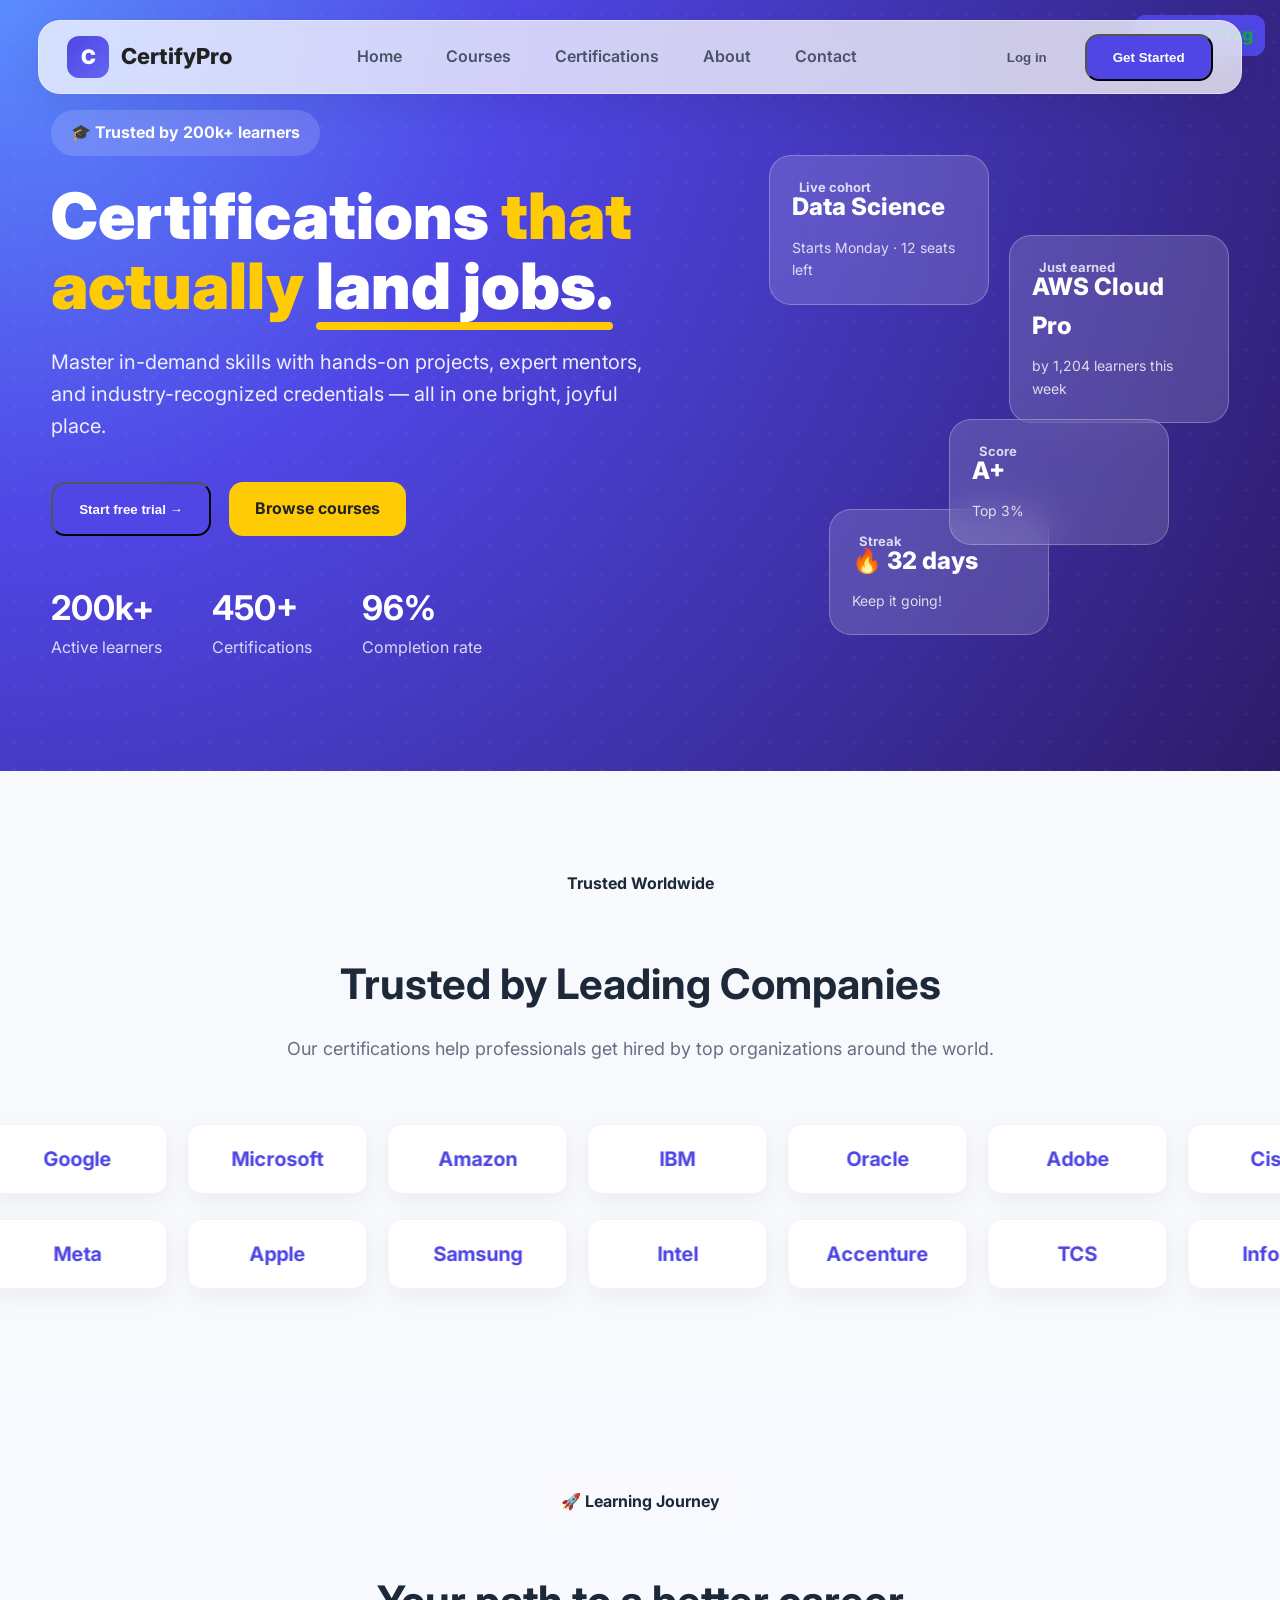
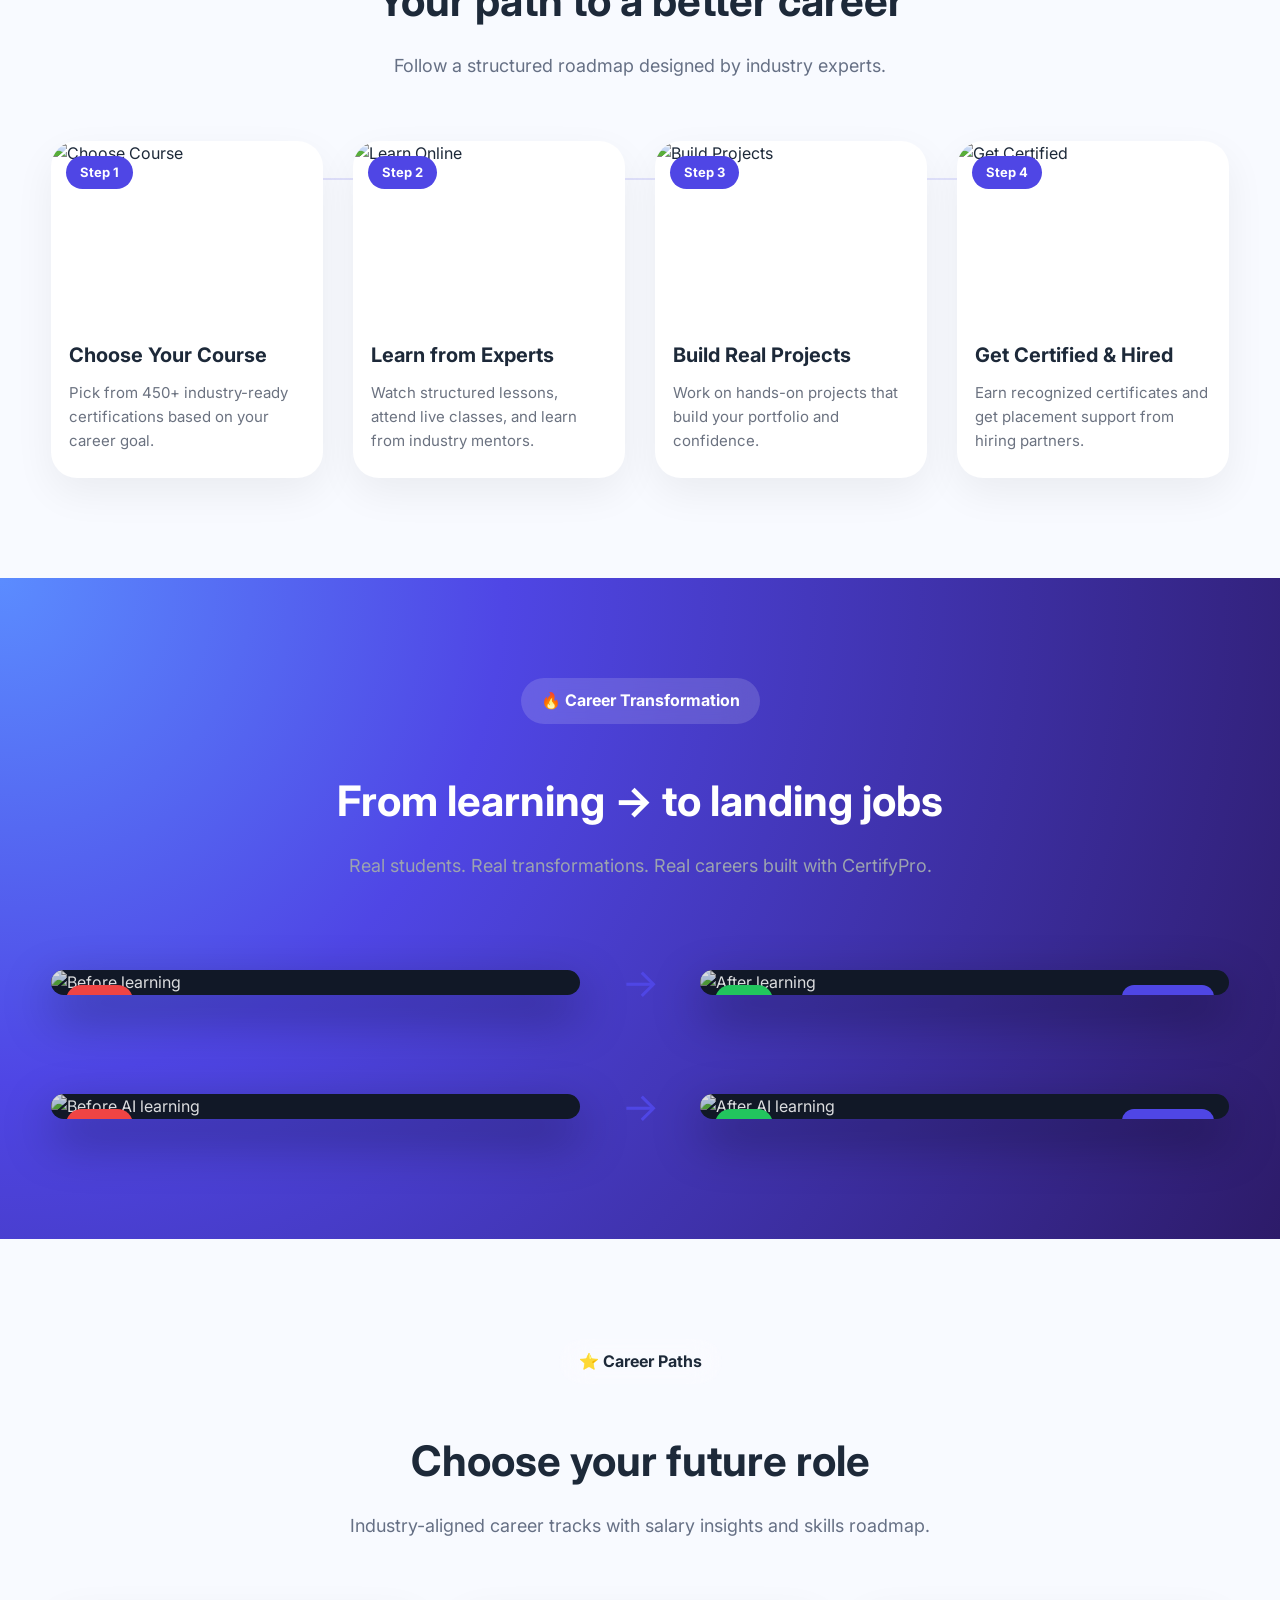
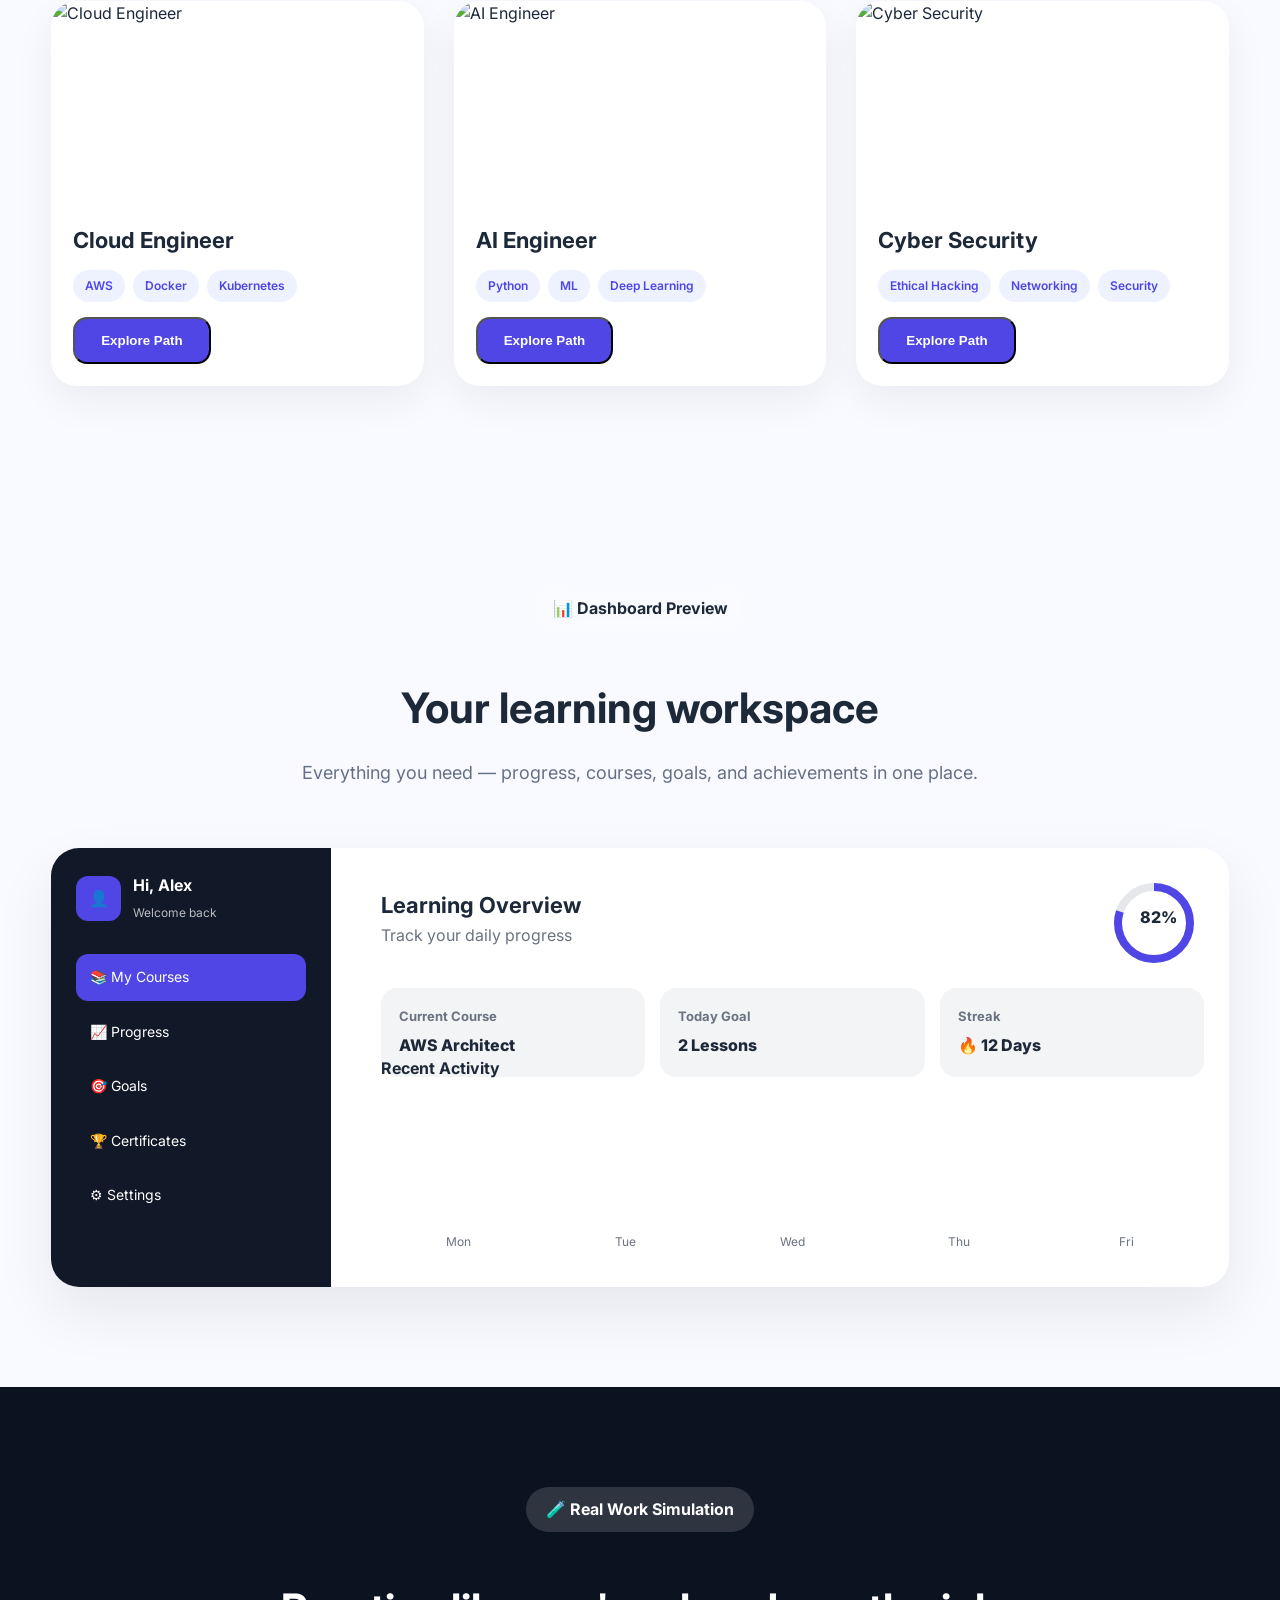
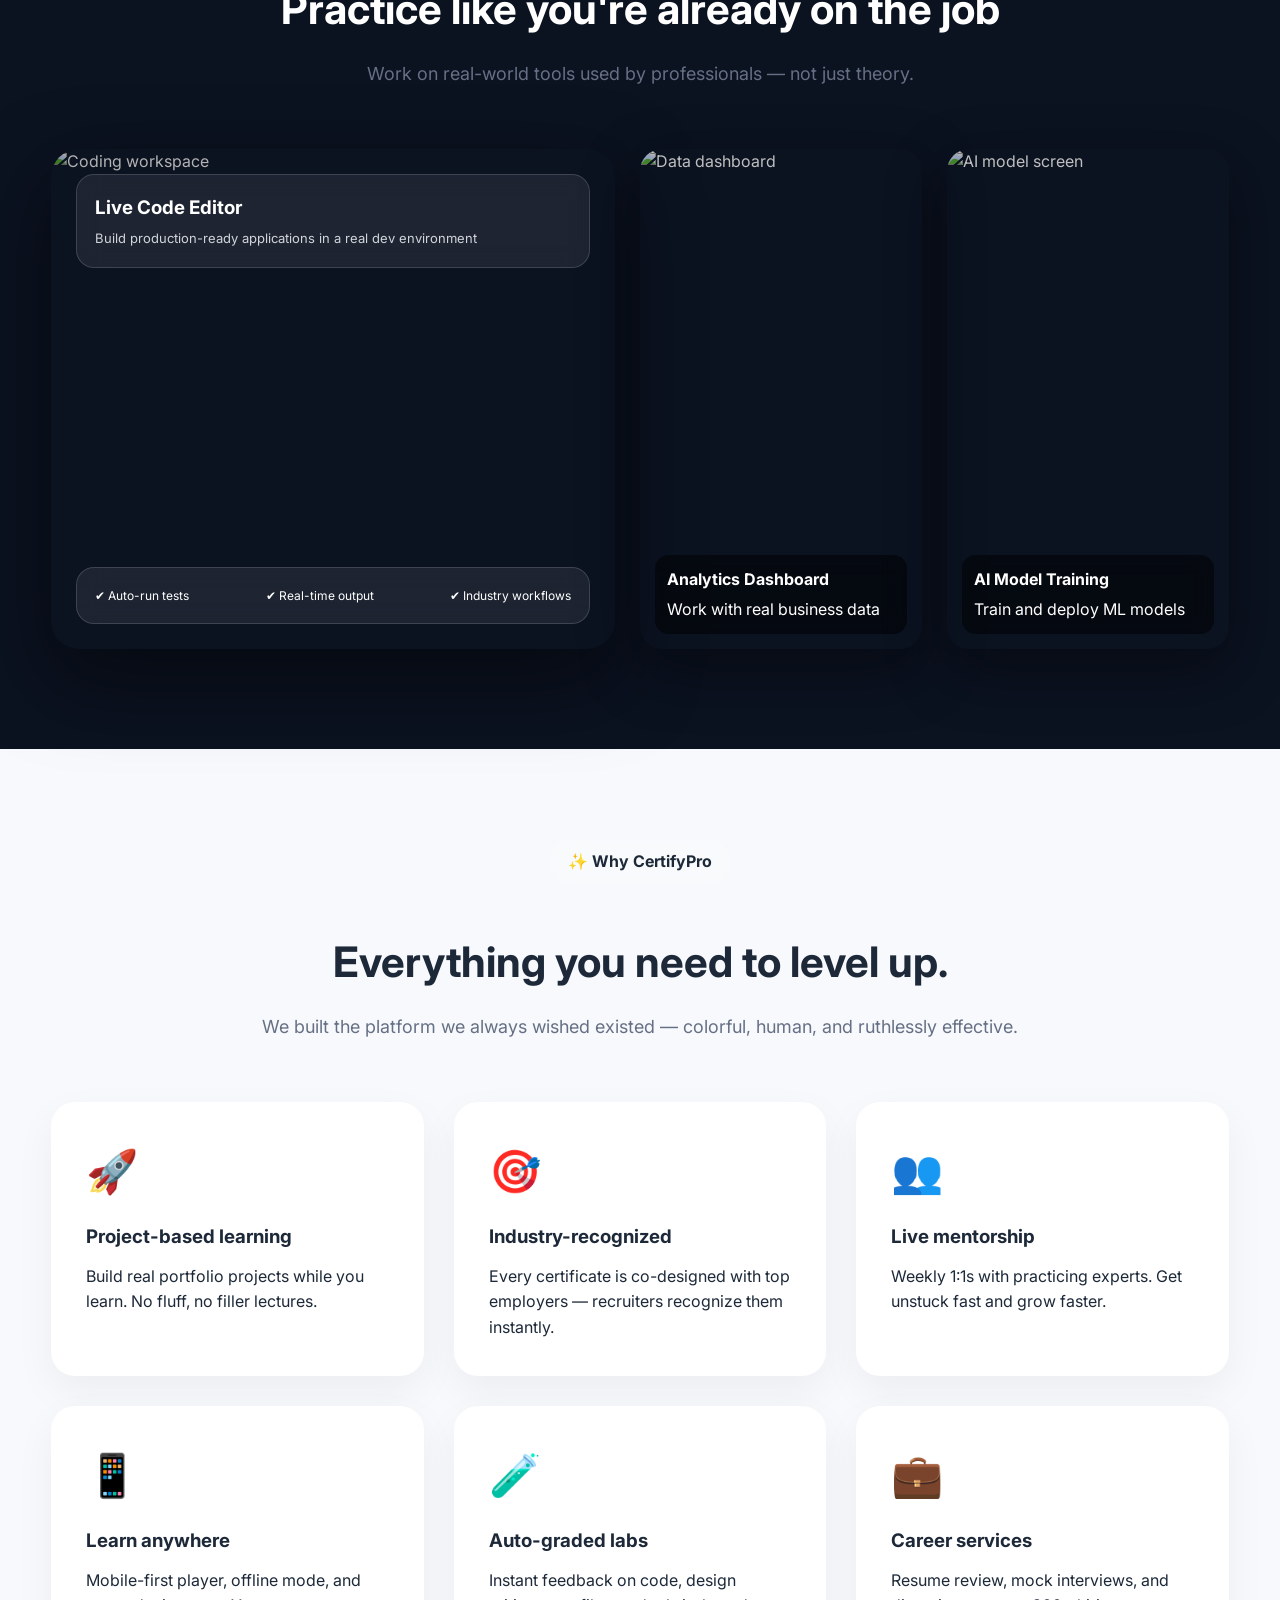
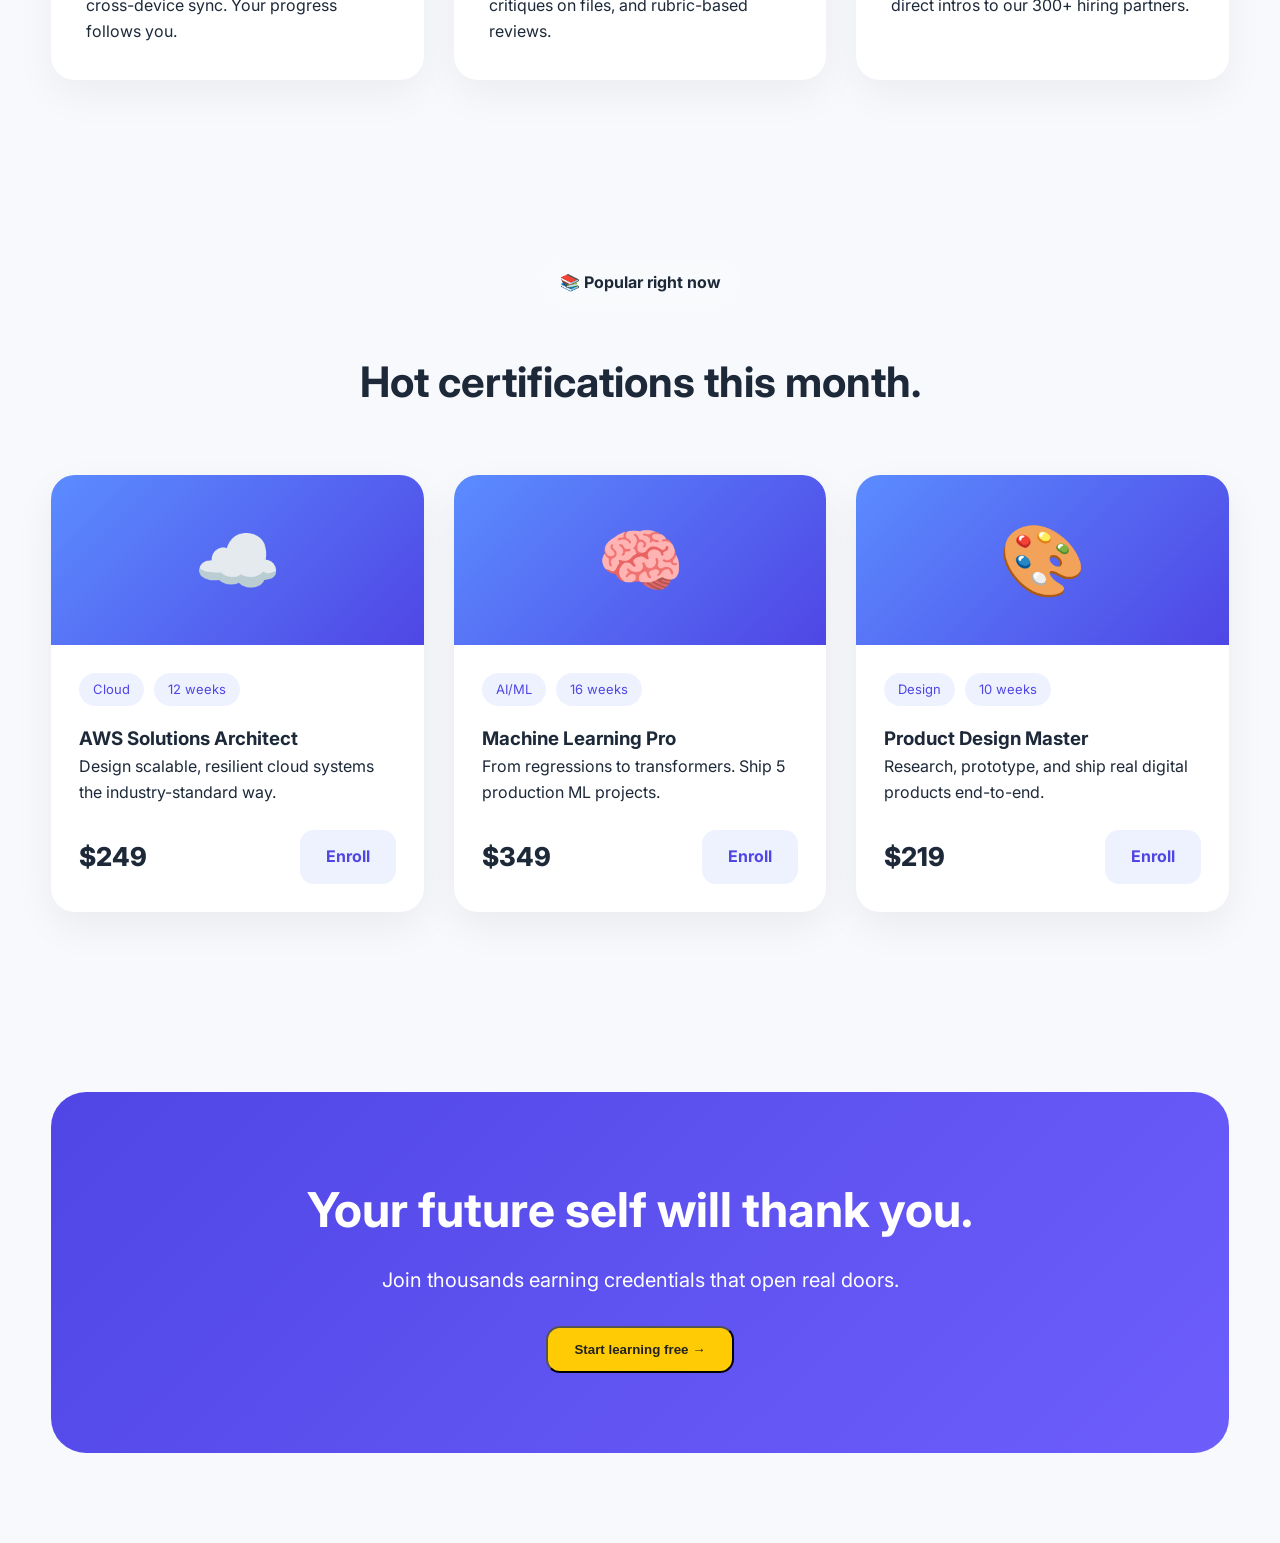
==== index.html @ d05fc02a "first commit" ====
<!DOCTYPE html>
<html lang="en">
<head>
  <meta charset="UTF-8" />
  <meta name="viewport" content="width=device-width, initial-scale=1" />
  <title>CertifyPro — Certifications that get you hired</title>
  <meta name="description" content="Online certification platform with expert-led courses across tech, design, business & more." />
  <link rel="preconnect" href="https://fonts.googleapis.com" />
  <link rel="preconnect" href="https://fonts.gstatic.com" crossorigin />
  <link href="https://fonts.googleapis.com/css2?family=Inter:wght@400;600;700;800;900&display=swap" rel="stylesheet" />
  <link rel="stylesheet" href="css/home.css" />
  <link rel="stylesheet" href="css/common.css" />
</head>
<body data-page="home">
  <!-- NAV -->
<header class="nav-wrap">
    <div class="navbar">

        <a href="home.html" class="brand">
            <span class="brand-mark">C</span>
            <span>CertifyPro</span>
        </a>

        <nav class="nav-links" id="navMenu">
            <a href="index.html">Home</a>
            <a href="courses.html">Courses</a>
            <a href="certifications.html">Certifications</a>
            <a href="about.html">About</a>
            <a href="contact.html">Contact</a>
        </nav>

        <div class="nav-cta">
            <button class="btn btn-ghost" data-open-modal="login-modal">
                Log in
            </button>

            <button class="btn btn-primary" data-open-modal="signup-modal">
                Get Started
            </button>

            <button
                class="nav-toggle"
                id="navToggle"
                aria-label="Toggle navigation"
                aria-expanded="false"
                aria-controls="navMenu">
                ☰
            </button>
        </div>

    </div>
</header>

  <!-- HERO -->

  <section class="hero">
    <div class="dot-grid"></div>
    <div class="container hero-grid">
      <div>
        <span class="chip">🎓 Trusted by 200k+ learners</span>
        <h1>Certifications <span class="swipe">that actually</span> <span class="underline">land jobs.</span></h1>
        <p class="lead">Master in-demand skills with hands-on projects, expert mentors, and industry-recognized credentials — all in one bright, joyful place.</p>
        <div class="hero-actions">
          <button class="btn btn-primary" data-open-modal="signup-modal">Start free trial →</button>
          <a class="btn btn-yellow" href="/site/courses.html">Browse courses</a>
        </div>
        <div class="hero-stats">
          <div><strong>200k+</strong><span>Active learners</span></div>
          <div><strong>450+</strong><span>Certifications</span></div>
          <div><strong>96%</strong><span>Completion rate</span></div>
        </div>
      </div>
      <div class="hero-visual">
        <div class="card-float hv-1">
          <div class="label">Live cohort</div>
          <div class="value">Data Science</div>
          <div class="sub">Starts Monday · 12 seats left</div>
        </div>
        <div class="card-float hv-2">
          <div class="label">Just earned</div>
          <div class="value">AWS Cloud Pro</div>
          <div class="sub">by 1,204 learners this week</div>
        </div>
        <div class="card-float hv-3">
          <div class="label">Streak</div>
          <div class="value">🔥 32 days</div>
          <div class="sub">Keep it going!</div>
        </div>
        <div class="card-float hv-4">
          <div class="label">Score</div>
          <div class="value">A+</div>
          <div class="sub">Top 3%</div>
        </div>
      </div>
    </div>
  </section>

<!-- COMPANY SLIDER -->
<section class="trusted">
    <div class="container">

        <div class="section-head">
            <span class="chip">Trusted Worldwide</span>
            <h2>Trusted by Leading Companies</h2>
            <p>Our certifications help professionals get hired by top organizations around the world.</p>
        </div>

        <div class="company-slider">

            <div class="company-track left-track">
                <span>Google</span>
                <span>Microsoft</span>
                <span>Amazon</span>
                <span>IBM</span>
                <span>Oracle</span>
                <span>Adobe</span>
                <span>Cisco</span>
                <span>Netflix</span>

                <!-- Duplicate -->
                <span>Google</span>
                <span>Microsoft</span>
                <span>Amazon</span>
                <span>IBM</span>
                <span>Oracle</span>
                <span>Adobe</span>
                <span>Cisco</span>
                <span>Netflix</span>
            </div>

            <div class="company-track right-track">
                <span>Meta</span>
                <span>Apple</span>
                <span>Samsung</span>
                <span>Intel</span>
                <span>Accenture</span>
                <span>TCS</span>
                <span>Infosys</span>
                <span>Capgemini</span>

                <!-- Duplicate -->
                <span>Meta</span>
                <span>Apple</span>
                <span>Samsung</span>
                <span>Intel</span>
                <span>Accenture</span>
                <span>TCS</span>
                <span>Infosys</span>
                <span>Capgemini</span>

                <!-- Duplicate -->
                <span>Meta</span>
                <span>Apple</span>
                <span>Samsung</span>
                <span>Intel</span>
                <span>Accenture</span>
                <span>TCS</span>
                <span>Infosys</span>
                <span>Capgemini</span>
            </div>

        </div>

    </div>
</section>

<!-- LEARNING JOURNEY -->
 <section class="journey">
  <div class="container">

    <div class="section-head">
      <span class="chip">🚀 Learning Journey</span>
      <h2>Your path to a better career</h2>
      <p>Follow a structured roadmap designed by industry experts.</p>
    </div>

    <div class="journey-grid">

      <!-- Step 1 -->
      <div class="journey-card">
        <div class="img-box">
          <img src="images/choose-course.jpg" alt="Choose Course">
        </div>
        <div class="step">Step 1</div>
        <h3>Choose Your Course</h3>
        <p>Pick from 450+ industry-ready certifications based on your career goal.</p>
      </div>

      <!-- Step 2 -->
      <div class="journey-card">
        <div class="img-box">
          <img src="images/learn-online.jpg" alt="Learn Online">
        </div>
        <div class="step">Step 2</div>
        <h3>Learn from Experts</h3>
        <p>Watch structured lessons, attend live classes, and learn from industry mentors.</p>
      </div>

      <!-- Step 3 -->
      <div class="journey-card">
        <div class="img-box">
          <img src="images/build-project.jpg" alt="Build Projects">
        </div>
        <div class="step">Step 3</div>
        <h3>Build Real Projects</h3>
        <p>Work on hands-on projects that build your portfolio and confidence.</p>
      </div>

      <!-- Step 4 -->
      <div class="journey-card">
        <div class="img-box">
          <img src="images/certificate.jpg" alt="Get Certified">
        </div>
        <div class="step">Step 4</div>
        <h3>Get Certified & Hired</h3>
        <p>Earn recognized certificates and get placement support from hiring partners.</p>
      </div>

    </div>

  </div>
</section>

<!-- TRANSFORMATION STORY -->
<section class="transformation">
  <div class="container">

    <div class="section-head">
      <span class="chip">🔥 Career Transformation</span>
      <h2>From learning → to landing jobs</h2>
      <p>Real students. Real transformations. Real careers built with CertifyPro.</p>
    </div>

    <div class="story">

      <!-- STORY 1 -->
      <div class="story-block">

        <div class="story-side before">
          <img src="images/before-student.jpg" alt="Before learning">
          <div class="label">Before</div>
          <h3>Confused & stuck</h3>
          <p>No clear direction. Watching random tutorials. No projects.</p>
        </div>

        <div class="arrow">→</div>

        <div class="story-side after">
          <img src="images/after-student.jpg" alt="After learning">
          <div class="label">After</div>
          <h3>Cloud Engineer at AWS</h3>
          <p>Built 5 projects, got certified, and landed a high-paying job.</p>
          <div class="salary">₹14 LPA</div>
        </div>

      </div>

      <!-- STORY 2 -->
      <div class="story-block">

        <div class="story-side before">
          <img src="images/before-ai.jpg" alt="Before AI learning">
          <div class="label">Before</div>
          <h3>Fresher with no skills</h3>
          <p>Struggling to find direction in tech.</p>
        </div>

        <div class="arrow">→</div>

        <div class="story-side after">
          <img src="images/after-ai.jpg" alt="After AI learning">
          <div class="label">After</div>
          <h3>AI Engineer at Startup</h3>
          <p>Built ML models, learned deep learning, got hired fast.</p>
          <div class="salary">₹18 LPA</div>
        </div>

      </div>

    </div>

  </div>
</section>


<!-- CAREER PATH -->
<section class="career">
  <div class="container">

    <div class="section-head">
      <span class="chip">⭐ Career Paths</span>
      <h2>Choose your future role</h2>
      <p>Industry-aligned career tracks with salary insights and skills roadmap.</p>
    </div>

    <div class="career-grid">

      <!-- Card 1 -->
      <div class="career-card">
        <div class="career-img">
          <img src="images/cloud-engineer.jpg" alt="Cloud Engineer">
        </div>

        <div class="career-body">
          <h3>Cloud Engineer</h3>

          <div class="skills">
            <span>AWS</span>
            <span>Docker</span>
            <span>Kubernetes</span>
          </div>

          <div class="salary">₹14 LPA Avg</div>

          <button class="btn btn-primary">Explore Path</button>
        </div>
      </div>

      <!-- Card 2 -->
      <div class="career-card">
        <div class="career-img">
          <img src="images/ai-engineer.jpg" alt="AI Engineer">
        </div>

        <div class="career-body">
          <h3>AI Engineer</h3>

          <div class="skills">
            <span>Python</span>
            <span>ML</span>
            <span>Deep Learning</span>
          </div>

          <div class="salary">₹18 LPA Avg</div>

          <button class="btn btn-primary">Explore Path</button>
        </div>
      </div>

      <!-- Card 3 -->
      <div class="career-card">
        <div class="career-img">
          <img src="images/cyber-security.jpg" alt="Cyber Security">
        </div>

        <div class="career-body">
          <h3>Cyber Security</h3>

          <div class="skills">
            <span>Ethical Hacking</span>
            <span>Networking</span>
            <span>Security</span>
          </div>

          <div class="salary">₹12 LPA Avg</div>

          <button class="btn btn-primary">Explore Path</button>
        </div>
      </div>

    </div>

  </div>
</section>

<!-- MOCK DASHBOARD -->
<section class="dashboard-preview">
  <div class="container">

    <div class="section-head">
      <span class="chip">📊 Dashboard Preview</span>
      <h2>Your learning workspace</h2>
      <p>Everything you need — progress, courses, goals, and achievements in one place.</p>
    </div>

    <div class="dashboard">

      <!-- LEFT SIDEBAR -->
      <div class="dash-sidebar">
        <div class="user">
          <div class="avatar">👤</div>
          <div>
            <h4>Hi, Alex</h4>
            <span>Welcome back</span>
          </div>
        </div>

        <div class="menu">
          <div class="active">📚 My Courses</div>
          <div>📈 Progress</div>
          <div>🎯 Goals</div>
          <div>🏆 Certificates</div>
          <div>⚙ Settings</div>
        </div>
      </div>

      <!-- MAIN CONTENT -->
      <div class="dash-main">

        <!-- TOP BAR -->
        <div class="dash-top">
          <div>
            <h3>Learning Overview</h3>
            <p>Track your daily progress</p>
          </div>

          <div class="progress-ring">
            <svg>
              <circle cx="40" cy="40" r="36"></circle>
              <circle cx="40" cy="40" r="36" class="progress"></circle>
            </svg>
            <span>82%</span>
          </div>
        </div>

        <!-- CARDS ROW -->
        <div class="dash-cards">

          <div class="mini-card">
            <h4>Current Course</h4>
            <p>AWS Architect</p>
          </div>

          <div class="mini-card">
            <h4>Today Goal</h4>
            <p>2 Lessons</p>
          </div>

          <div class="mini-card">
            <h4>Streak</h4>
            <p>🔥 12 Days</p>
          </div>

        </div>

        <!-- ACTIVITY -->
        <div class="activity">
          <h4>Recent Activity</h4>

          <div class="bar">
            <span>Mon</span>
            <div class="fill" style="height:40%"></div>
          </div>

          <div class="bar">
            <span>Tue</span>
            <div class="fill" style="height:70%"></div>
          </div>

          <div class="bar">
            <span>Wed</span>
            <div class="fill" style="height:90%"></div>
          </div>

          <div class="bar">
            <span>Thu</span>
            <div class="fill" style="height:60%"></div>
          </div>

          <div class="bar">
            <span>Fri</span>
            <div class="fill" style="height:80%"></div>
          </div>

        </div>

      </div>

    </div>

  </div>
</section>

<!-- REAL WORK -->
<section class="simulation">
  <div class="container">

    <div class="section-head">
      <span class="chip">🧪 Real Work Simulation</span>
      <h2>Practice like you're already on the job</h2>
      <p>Work on real-world tools used by professionals — not just theory.</p>
    </div>

    <div class="sim-grid">

      <!-- MAIN BIG SIMULATION -->
      <div class="sim-main">

        <img src="https://images.unsplash.com/photo-1555066931-4365d14bab8c" alt="Coding workspace">

        <div class="overlay">

          <div class="glass-panel top">
            <h3>Live Code Editor</h3>
            <p>Build production-ready applications in a real dev environment</p>
          </div>

          <div class="glass-panel bottom">
            <span>✔ Auto-run tests</span>
            <span>✔ Real-time output</span>
            <span>✔ Industry workflows</span>
          </div>

        </div>
      </div>

      <!-- SIDE SIM 1 -->
      <div class="sim-side">

        <img src="https://images.unsplash.com/photo-1551288049-bebda4e38f71" alt="Data dashboard">

        <div class="sim-label">
          <h4>Analytics Dashboard</h4>
          <p>Work with real business data</p>
        </div>

      </div>

      <!-- SIDE SIM 2 -->
      <div class="sim-side">

        <img src="https://images.unsplash.com/photo-1526378722484-bd91ca387e72" alt="AI model screen">

        <div class="sim-label">
          <h4>AI Model Training</h4>
          <p>Train and deploy ML models</p>
        </div>

      </div>

    </div>

  </div>
</section>

<!-- WHY CHOOSE US -->

  <section>
    <div class="container">
      <div class="section-head">
        <span class="chip">✨ Why CertifyPro</span>
        <h2>Everything you need to level up.</h2>
        <p>We built the platform we always wished existed — colorful, human, and ruthlessly effective.</p>
      </div>
      <div class="features-grid">
        <div class="feature"><div class="icon">🚀</div><h3>Project-based learning</h3><p>Build real portfolio projects while you learn. No fluff, no filler lectures.</p></div>
        <div class="feature"><div class="icon">🎯</div><h3>Industry-recognized</h3><p>Every certificate is co-designed with top employers — recruiters recognize them instantly.</p></div>
        <div class="feature"><div class="icon">👥</div><h3>Live mentorship</h3><p>Weekly 1:1s with practicing experts. Get unstuck fast and grow faster.</p></div>
        <div class="feature"><div class="icon">📱</div><h3>Learn anywhere</h3><p>Mobile-first player, offline mode, and cross-device sync. Your progress follows you.</p></div>
        <div class="feature"><div class="icon">🧪</div><h3>Auto-graded labs</h3><p>Instant feedback on code, design critiques on files, and rubric-based reviews.</p></div>
        <div class="feature"><div class="icon">💼</div><h3>Career services</h3><p>Resume review, mock interviews, and direct intros to our 300+ hiring partners.</p></div>
      </div>
    </div>
  </section>

  <section>
    <div class="container">
      <div class="section-head">
        <span class="chip">📚 Popular right now</span>
        <h2>Hot certifications this month.</h2>
      </div>
      <div class="courses-grid">
        <div class="course">
          <div class="thumb">☁️</div>
          <div class="course-body">
            <div class="meta"><span class="tag">Cloud</span><span class="tag">12 weeks</span></div>
            <h3>AWS Solutions Architect</h3>
            <p>Design scalable, resilient cloud systems the industry-standard way.</p>
            <div class="course-footer"><span class="price">$249</span><a class="btn btn-secondary" href="/site/courses.html">Enroll</a></div>
          </div>
        </div>
        <div class="course">
          <div class="thumb">🧠</div>
          <div class="course-body">
            <div class="meta"><span class="tag">AI/ML</span><span class="tag">16 weeks</span></div>
            <h3>Machine Learning Pro</h3>
            <p>From regressions to transformers. Ship 5 production ML projects.</p>
            <div class="course-footer"><span class="price">$349</span><a class="btn btn-secondary" href="/site/courses.html">Enroll</a></div>
          </div>
        </div>
        <div class="course">
          <div class="thumb">🎨</div>
          <div class="course-body">
            <div class="meta"><span class="tag">Design</span><span class="tag">10 weeks</span></div>
            <h3>Product Design Master</h3>
            <p>Research, prototype, and ship real digital products end-to-end.</p>
            <div class="course-footer"><span class="price">$219</span><a class="btn btn-secondary" href="/site/courses.html">Enroll</a></div>
          </div>
        </div>
      </div>
    </div>
  </section>

  <section>
    <div class="container">
      <div class="cta-banner">
        <h2>Your future self will thank you.</h2>
        <p>Join thousands earning credentials that open real doors.</p>
        <button class="btn btn-yellow" data-open-modal="signup-modal">Start learning free →</button>
      </div>
    </div>
  </section>

  
  <div id="modal-slot"></div>
  <script src="js/common.js"></script>
  <script src="js/home.js"></script>
</body>
</html>
---- css/home.css ----
/* =========================
   RESET
========================= */

*{
    margin:0;
    padding:0;
    box-sizing:border-box;
}

html{
    scroll-behavior:smooth;
}

body{
    font-family:'Inter',sans-serif;
    background:#f7f9fc;
    color:#1d2939;
    line-height:1.6;
}

a{
    text-decoration:none;
}

img{
    max-width:100%;
}

.container{
    width:min(1200px,92%);
    margin:auto;
}

/* =========================
   BUTTONS
========================= */

.btn{
    display:inline-flex;
    align-items:center;
    justify-content:center;
    gap:10px;
    padding:14px 26px;
    border-radius:14px;
    font-weight:700;
    transition:.35s;
    cursor:pointer;
}

.btn-primary{
    background:#4f46e5;
    color:white;
}

.btn-primary:hover{
    transform:translateY(-4px);
    box-shadow:0 15px 35px rgba(79,70,229,.3);
}

.btn-yellow{
    background:#ffcb05;
    color:#222;
}

.btn-yellow:hover{
    transform:translateY(-4px);
}

.btn-secondary{
    background:#eef2ff;
    color:#4f46e5;
}

.btn-secondary:hover{
    background:#4f46e5;
    color:white;
}

/* =========================
   HERO
========================= */

.hero{
    position:relative;
    overflow:hidden;
    padding:110px 0;
    background:
    radial-gradient(circle at top left,#5b8cff 0,#4f46e5 35%,#2d1b69 100%);
    color:white;
}

.dot-grid{
    position:absolute;
    inset:0;
    background-image:
    radial-gradient(rgba(255,255,255,.15) 1px,transparent 1px);
    background-size:28px 28px;
    opacity:.5;
}

.hero-grid{
    display:grid;
    grid-template-columns:1fr 480px;
    gap:70px;
    align-items:center;
    position:relative;
}

.chip{
    display:inline-block;
    background:rgba(255,255,255,.15);
    padding:10px 20px;
    border-radius:50px;
    backdrop-filter:blur(15px);
    margin-bottom:25px;
    font-weight:700;
}

.hero h1{
    font-size:64px;
    line-height:1.1;
    font-weight:900;
    margin-bottom:25px;
}

.swipe{
    color:#ffcb05;
}

.underline{
    position:relative;
}

.underline::after{
    content:"";
    position:absolute;
    left:0;
    bottom:-6px;
    width:100%;
    height:8px;
    background:#ffcb05;
    border-radius:10px;
}

.lead{
    font-size:20px;
    opacity:.9;
    max-width:620px;
    margin-bottom:40px;
}

.hero-actions{
    display:flex;
    gap:18px;
    flex-wrap:wrap;
    margin-bottom:45px;
}

.hero-stats{
    display:flex;
    gap:50px;
}

.hero-stats strong{
    display:block;
    font-size:34px;
}

.hero-stats span{
    opacity:.8;
}

/* =========================
   FLOATING CARDS
========================= */

.hero-visual{
    position:relative;
    height:500px;
}

.card-float{
    position:absolute;
    width:220px;
    padding:22px;
    background:rgba(255,255,255,.15);
    backdrop-filter:blur(18px);
    border-radius:22px;
    border:1px solid rgba(255,255,255,.25);
    animation:float 5s ease-in-out infinite;
}

.card-float .label{
    font-size:13px;
    opacity:.8;
}

.card-float .value{
    font-size:24px;
    font-weight:800;
    margin:10px 0;
}

.card-float .sub{
    font-size:14px;
    opacity:.8;
}

.hv-1{
    left:20px;
    top:20px;
}

.hv-2{
    right:0;
    top:100px;
    animation-delay:1s;
}

.hv-3{
    left:80px;
    bottom:0;
    animation-delay:2s;
}

.hv-4{
    right:60px;
    bottom:90px;
    animation-delay:3s;
}

@keyframes float{

0%,100%{
transform:translateY(0px);
}

50%{
transform:translateY(-15px);
}

}

/* =========================
   SECTION
========================= */

section{
    padding:90px 0;
}

.section-head{
    text-align:center;
    margin-bottom:60px;
}

.section-head h2{
    font-size:42px;
    margin:18px 0;
}

.section-head p{
    color:#667085;
    font-size:18px;
}

/* =========================
   FEATURES
========================= */

.features-grid{
    display:grid;
    grid-template-columns:repeat(3,1fr);
    gap:30px;
}

.feature{
    background:white;
    padding:35px;
    border-radius:24px;
    transition:.35s;
    box-shadow:0 15px 40px rgba(0,0,0,.05);
}

.feature:hover{
    transform:translateY(-8px);
}

.icon{
    font-size:42px;
    margin-bottom:18px;
}

.feature h3{
    margin-bottom:12px;
}

/* =========================
   COURSES
========================= */

.courses-grid{
    display:grid;
    grid-template-columns:repeat(3,1fr);
    gap:30px;
}

.course{
    background:white;
    border-radius:24px;
    overflow:hidden;
    box-shadow:0 15px 40px rgba(0,0,0,.06);
    transition:.35s;
}

.course:hover{
    transform:translateY(-8px);
}

.thumb{
    height:170px;
    display:flex;
    align-items:center;
    justify-content:center;
    font-size:70px;
    background:linear-gradient(135deg,#5b8cff,#4f46e5);
}

.course-body{
    padding:28px;
}

.meta{
    display:flex;
    gap:10px;
    margin-bottom:18px;
}

.tag{
    background:#eef2ff;
    color:#4f46e5;
    padding:6px 14px;
    border-radius:30px;
    font-size:13px;
}

.course-footer{
    display:flex;
    justify-content:space-between;
    align-items:center;
    margin-top:25px;
}

.price{
    font-size:26px;
    font-weight:800;
}

/* =========================
   CTA
========================= */

.cta-banner{
    background:linear-gradient(135deg,#4f46e5,#6d5efc);
    color:white;
    padding:80px;
    border-radius:35px;
    text-align:center;
}

.cta-banner h2{
    font-size:48px;
    margin-bottom:15px;
}

.cta-banner p{
    margin-bottom:30px;
    font-size:20px;
}

/* =========================
   RESPONSIVE
========================= */

@media(max-width:992px){

.hero-grid{
grid-template-columns:1fr;
text-align:center;
}

.hero-actions,
.hero-stats{
justify-content:center;
}

.hero-visual{
margin-top:60px;
height:420px;
}

.features-grid,
.courses-grid{
grid-template-columns:1fr 1fr;
}

}

@media(max-width:768px){

.hero{
padding:80px 0;
}

.hero h1{
font-size:42px;
}

.hero-stats{
flex-direction:column;
gap:20px;
}

.features-grid,
.courses-grid{
grid-template-columns:1fr;
}

.hero-visual{
height:500px;
}

.cta-banner{
padding:50px 25px;
}

.cta-banner h2{
font-size:34px;
}

.section-head h2{
font-size:32px;
}

}

/*==========================
TRUSTED COMPANIES
==========================*/

.trusted{

    padding:90px 0;

    overflow:hidden;

}

.company-slider{

    margin-top:60px;

    display:flex;

    flex-direction:column;

    gap:25px;

}

.company-track{

    display:flex;

    gap:20px;

    white-space:nowrap;

    will-change:transform;

}

.company-track span{

    min-width:180px;

    padding:18px 30px;

    border-radius:14px;

    background:white;

    text-align:center;

    font-size:20px;

    font-weight:700;

    color:#4F46E5;

    border:1px solid #EEF2FF;

    box-shadow:0 8px 25px rgba(0,0,0,.05);

    transition:.3s;

}

.company-track span:hover{

    transform:translateY(-5px);

    background:#4F46E5;

    color:white;

}

/* .company-slider{
    overflow: hidden;
} */

.company-track{
    display: flex;
    width: max-content;
    gap: 20px;
    will-change: transform;
}

/* =========================
   CAREER TRANSFORMATION
========================= */

.transformation{
    padding:100px 0;
     background:
    radial-gradient(circle at top left,#5b8cff 0,#4f46e5 35%,#2d1b69 100%);
    color:white;
    position:relative;
}

/* SECTION TEXT */
.transformation .section-head h2{
    color:white;
}

.transformation .section-head p{
    color:#9ca3af;
}

/* STORY WRAPPER */
.story{
    margin-top:70px;
    display:flex;
    flex-direction:column;
    gap:60px;
}

/* EACH STORY BLOCK */
.story-block{
    display:grid;
    grid-template-columns:1fr 80px 1fr;
    align-items:center;
    gap:20px;
}

/* SIDE */
.story-side{
    position:relative;
    border-radius:24px;
    overflow:hidden;
    background:#111827;
    transition:.4s;
    box-shadow:0 20px 50px rgba(0,0,0,.4);
}

.story-side img{
    width:100%;
    height:320px;
    object-fit:cover;
    opacity:.85;
    transition:.5s;
}

.story-side:hover img{
    transform:scale(1.05);
    opacity:1;
}

/* LABEL */
.label{
    position:absolute;
    top:15px;
    left:15px;
    padding:6px 14px;
    border-radius:50px;
    font-size:12px;
    font-weight:700;
}

.before .label{
    background:#ef4444;
}

.after .label{
    background:#22c55e;
}

/* TEXT OVER IMAGE */
.story-side h3{
    position:absolute;
    bottom:60px;
    left:20px;
    font-size:20px;
}

.story-side p{
    position:absolute;
    bottom:30px;
    left:20px;
    font-size:13px;
    color:#d1d5db;
    max-width:80%;
}

/* SALARY TAG */
.salary{
    position:absolute;
    top:15px;
    right:15px;
    background:#4f46e5;
    padding:6px 12px;
    border-radius:12px;
    font-weight:800;
}

/* ARROW */
.arrow{
    font-size:40px;
    text-align:center;
    color:#4f46e5;
    animation:pulse 1.5s infinite;
}

/* ANIMATION */
@keyframes pulse{
    0%{transform:scale(1); opacity:1;}
    50%{transform:scale(1.2); opacity:.6;}
    100%{transform:scale(1); opacity:1;}
}

/* HOVER LIFT */
.story-side:hover{
    transform:translateY(-8px);
}

/* RESPONSIVE */
@media(max-width:900px){
    .story-block{
        grid-template-columns:1fr;
    }

    .arrow{
        transform:rotate(90deg);
    }
}

.story-block.hidden{
    opacity:0;
    transform:translateY(60px);
    transition:.7s ease;
}

.story-block.show{
    opacity:1;
    transform:translateY(0);
}

/*  */
/* =========================
   LEARNING JOURNEY
========================= */

.journey{
    padding:100px 0;
    background:#f8faff;
    position:relative;
}

/* GRID */
.journey-grid{
    display:grid;
    grid-template-columns:repeat(4,1fr);
    gap:30px;
    margin-top:60px;
}

/* CARD */
.journey-card{
    background:white;
    border-radius:26px;
    overflow:hidden;
    box-shadow:0 15px 40px rgba(0,0,0,.06);
    transition:.35s;
    position:relative;
}

.journey-card:hover{
    transform:translateY(-10px);
    box-shadow:0 30px 60px rgba(79,70,229,.18);
}

/* IMAGE */
.img-box{
    height:180px;
    overflow:hidden;
}

.img-box img{
    width:100%;
    height:100%;
    object-fit:cover;
    transition:.4s;
}

.journey-card:hover img{
    transform:scale(1.1);
}

/* STEP BADGE */
.step{
    position:absolute;
    top:15px;
    left:15px;
    background:#4f46e5;
    color:white;
    padding:6px 14px;
    border-radius:50px;
    font-size:13px;
    font-weight:700;
}

/* TEXT */
.journey-card h3{
    font-size:20px;
    margin:18px 18px 10px;
}

.journey-card p{
    font-size:15px;
    color:#6b7280;
    line-height:1.6;
    padding:0 18px 25px;
}

/* CONNECTOR LINE (desktop feel) */
.journey-grid::before{
    content:"";
    position:absolute;
    top:50%;
    left:5%;
    right:5%;
    height:2px;
    background:linear-gradient(90deg,#4f46e5,#6366f1);
    z-index:0;
    opacity:.15;
}

/* CARD ABOVE LINE */
.journey-card{
    z-index:1;
}

/* RESPONSIVE */
@media(max-width:992px){
    .journey-grid{
        grid-template-columns:repeat(2,1fr);
    }

    .journey-grid::before{
        display:none;
    }
}

@media(max-width:600px){
    .journey-grid{
        grid-template-columns:1fr;
    }
}

.journey-card.hidden{
    opacity:0;
    transform:translateY(40px);
}

.journey-card.show{
    opacity:1;
    transform:translateY(0);
    transition:.7s ease;
}

/* =================== CAREER PATH ==================== */
/* =========================
   CAREER PATHS
========================= */

.career{
    padding:100px 0;
    background:#f8faff;
}

.career-grid{
    display:grid;
    grid-template-columns:repeat(3,1fr);
    gap:30px;
    margin-top:60px;
}

/* CARD */
.career-card{
    background:white;
    border-radius:26px;
    overflow:hidden;
    box-shadow:0 15px 40px rgba(0,0,0,.06);
    transition:.35s;
}

.career-card:hover{
    transform:translateY(-10px);
    box-shadow:0 30px 60px rgba(79,70,229,.18);
}

/* IMAGE */
.career-img{
    height:200px;
    overflow:hidden;
}

.career-img img{
    width:100%;
    height:100%;
    object-fit:cover;
    transition:.4s;
}

.career-card:hover img{
    transform:scale(1.1);
}

/* BODY */
.career-body{
    padding:22px;
}

.career-body h3{
    font-size:22px;
    margin-bottom:12px;
}

/* SKILLS */
.skills{
    display:flex;
    flex-wrap:wrap;
    gap:8px;
    margin-bottom:15px;
}

.skills span{
    font-size:12px;
    padding:6px 12px;
    border-radius:50px;
    background:#eef2ff;
    color:#4f46e5;
    font-weight:600;
}

/* SALARY */
.salary{
    font-size:18px;
    font-weight:800;
    color:#16a34a;
    margin-bottom:15px;
}

/* RESPONSIVE */
@media(max-width:992px){
    .career-grid{
        grid-template-columns:repeat(2,1fr);
    }
}

@media(max-width:600px){
    .career-grid{
        grid-template-columns:1fr;
    }
}

/* =========================
   DASHBOARD SECTION
========================= */

.dashboard-preview{
    padding:100px 0;
    background:#f8faff;
}

/* WRAPPER */
.dashboard{
    display:grid;
    grid-template-columns:280px 1fr;
    gap:25px;
    margin-top:60px;
    background:white;
    border-radius:28px;
    overflow:hidden;
    box-shadow:0 25px 60px rgba(0,0,0,.08);
}

/* ================= SIDEBAR ================= */

.dash-sidebar{
    background:#111827;
    color:white;
    padding:25px;
}

.user{
    display:flex;
    align-items:center;
    gap:12px;
    margin-bottom:30px;
}

.user .avatar{
    width:45px;
    height:45px;
    border-radius:12px;
    background:#4f46e5;
    display:flex;
    align-items:center;
    justify-content:center;
}

.user span{
    font-size:12px;
    opacity:.7;
}

.menu div{
    padding:12px 14px;
    margin-bottom:8px;
    border-radius:12px;
    cursor:pointer;
    transition:.3s;
    font-size:14px;
}

.menu div:hover{
    background:rgba(255,255,255,.1);
}

.menu .active{
    background:#4f46e5;
}

/* ================= MAIN ================= */

.dash-main{
    padding:25px;
}

/* TOP */
.dash-top{
    display:flex;
    justify-content:space-between;
    align-items:center;
    margin-bottom:25px;
}

.dash-top h3{
    font-size:22px;
}

.dash-top p{
    color:#6b7280;
}

/* PROGRESS RING */
.progress-ring{
    position:relative;
    width:90px;
    height:90px;
}

.progress-ring svg{
    width:90px;
    height:90px;
    transform:rotate(-90deg);
}

.progress-ring circle{
    fill:none;
    stroke:#e5e7eb;
    stroke-width:8;
}

.progress-ring .progress{
    stroke:#4f46e5;
    stroke-dasharray:226;
    stroke-dashoffset:45;
    transition:1s;
}

.progress-ring span{
    position:absolute;
    top:50%;
    left:50%;
    transform:translate(-50%,-50%);
    font-weight:800;
}

/* ================= MINI CARDS ================= */

.dash-cards{
    display:grid;
    grid-template-columns:repeat(3,1fr);
    gap:15px;
    margin-bottom:25px;
}

.mini-card{
    background:#f3f4f6;
    padding:18px;
    border-radius:16px;
    transition:.3s;
}

.mini-card:hover{
    transform:translateY(-5px);
    background:#eef2ff;
}

.mini-card h4{
    font-size:13px;
    color:#6b7280;
    margin-bottom:6px;
}

.mini-card p{
    font-weight:800;
}

/* ================= ACTIVITY ================= */

.activity{
    display:flex;
    align-items:flex-end;
    gap:12px;
    height:160px;
}

.activity h4{
    position:absolute;
    margin-bottom:180px;
}

.bar{
    flex:1;
    text-align:center;
}

.bar span{
    font-size:12px;
    color:#6b7280;
}

.fill{
    width:100%;
    background:#4f46e5;
    border-radius:10px;
    margin-top:8px;
    transition:.5s;
}

/* ================= RESPONSIVE ================= */

@media(max-width:992px){
    .dashboard{
        grid-template-columns:1fr;
    }

    .dash-sidebar{
        display:flex;
        justify-content:space-between;
        align-items:center;
    }

    .menu{
        display:flex;
        gap:10px;
    }

    .dash-cards{
        grid-template-columns:1fr;
    }
}

/* =========================
   REAL WORK SIMULATION
========================= */

.simulation{
    padding:100px 0;
    background:#0b1220;
    color:white;
}

/* GRID */
.sim-grid{
    display:grid;
    grid-template-columns:2fr 1fr 1fr;
    gap:25px;
    margin-top:60px;
}

/* MAIN CARD */
.sim-main{
    position:relative;
    border-radius:28px;
    overflow:hidden;
    height:500px;
    box-shadow:0 30px 80px rgba(0,0,0,.5);
}

.sim-main img{
    width:100%;
    height:100%;
    object-fit:cover;
    filter:brightness(.7);
    transition:.5s;
}

.sim-main:hover img{
    transform:scale(1.05);
}

/* OVERLAY */
.overlay{
    position:absolute;
    inset:0;
    display:flex;
    flex-direction:column;
    justify-content:space-between;
    padding:25px;
}

/* GLASS PANELS */
.glass-panel{
    background:rgba(255,255,255,.08);
    backdrop-filter:blur(12px);
    border:1px solid rgba(255,255,255,.15);
    padding:18px;
    border-radius:18px;
}

.glass-panel h3{
    margin-bottom:5px;
}

.glass-panel p{
    font-size:13px;
    color:#d1d5db;
}

.glass-panel.bottom{
    display:flex;
    gap:15px;
    font-size:12px;
    justify-content:space-between;
}

/* SIDE CARDS */
.sim-side{
    position:relative;
    border-radius:22px;
    overflow:hidden;
    height:500px;
    box-shadow:0 20px 60px rgba(0,0,0,.4);
    transition:.4s;
}

.sim-side img{
    width:100%;
    height:100%;
    object-fit:cover;
    filter:brightness(.75);
    transition:.5s;
}

.sim-side:hover img{
    transform:scale(1.1);
}

/* LABEL */
.sim-label{
    position:absolute;
    bottom:15px;
    left:15px;
    right:15px;
    background:rgba(0,0,0,.5);
    backdrop-filter:blur(10px);
    padding:12px;
    border-radius:14px;
}

.sim-label h4{
    margin-bottom:4px;
}

/* RESPONSIVE */
@media(max-width:992px){
    .sim-grid{
        grid-template-columns:1fr;
    }

    .sim-main,
    .sim-side{
        height:300px;
    }
}
---- css/common.css ----
/* ===========================
   NAVBAR
=========================== */

.nav-wrap{
    position:fixed;
    top:20px;
    left:0;
    width:100%;
    z-index:999;
    display:flex;
    justify-content:center;
    transition:.35s;
}

.nav-wrap.scrolled{
    top:10px;
}

.navbar{

    width:min(1250px,94%);
    height:74px;

    display:flex;
    align-items:center;
    justify-content:space-between;

    padding:0 28px;

    background:rgba(255,255,255,.75);
    backdrop-filter:blur(18px);

    border:1px solid rgba(255,255,255,.4);

    border-radius:22px;

    box-shadow:
    0 10px 40px rgba(0,0,0,.08);

}

/* ===========================
LOGO
=========================== */

.brand{

    display:flex;
    align-items:center;
    gap:12px;

    font-size:22px;
    font-weight:800;
    color:#222;

}

.brand-mark{

    width:42px;
    height:42px;

    border-radius:12px;

    display:grid;
    place-items:center;

    background:linear-gradient(135deg,#4F46E5,#6366F1);

    color:white;

    font-weight:900;

    font-size:20px;

}

/* ===========================
LINKS
=========================== */

.nav-links{

    display:flex;
    gap:8px;

}

.nav-links a{

    position:relative;

    padding:12px 18px;

    border-radius:12px;

    color:#475467;

    font-weight:600;

    transition:.3s;

}

.nav-links a:hover{

    color:#4F46E5;

    background:#EEF2FF;

}

.nav-links a.active{

    color:white;

    background:#4F46E5;

}

/* underline */

.nav-links a::after{

    content:"";

    position:absolute;

    left:50%;
    bottom:7px;

    width:0;

    height:2px;

    background:#4F46E5;

    transition:.3s;

    transform:translateX(-50%);

}

.nav-links a:hover::after{

    width:60%;

}

.nav-links a.active::after{

    display:none;

}

/* ===========================
BUTTONS
=========================== */

.nav-cta{

    display:flex;
    align-items:center;
    gap:12px;

}

.btn-ghost{

    background:none;

    border:none;

    color:#475467;

    font-weight:700;

}

.btn-ghost:hover{

    color:#4F46E5;

}

.nav-toggle{

    display:none;

    width:48px;

    height:48px;

    border:none;

    border-radius:12px;

    background:#EEF2FF;

    font-size:24px;

    cursor:pointer;

}

/* ===========================
MOBILE
=========================== */

@media(max-width:900px){

.navbar{

height:70px;

padding:0 18px;

}

.nav-toggle{

display:flex;

align-items:center;
justify-content:center;

}

.nav-links{

position:absolute;

top:85px;

left:3%;

width:94%;

background:white;

border-radius:22px;

padding:18px;

box-shadow:0 20px 60px rgba(0,0,0,.1);

display:flex;

flex-direction:column;

gap:8px;

opacity:0;

visibility:hidden;

transform:translateY(-15px);

transition:.35s;

}

.nav-links.show{

opacity:1;

visibility:visible;

transform:translateY(0);

}

.nav-links a{

padding:16px;

}

.btn-ghost,
.btn-primary{

display:none;

}

}

/* ===========================
SMALL PHONE
=========================== */

@media(max-width:500px){

.brand{

font-size:19px;

}

.brand-mark{

width:38px;
height:38px;

font-size:18px;

}

.navbar{

width:95%;

}

}


/*  */
/* =========================
   BUTTONS
========================= */

.navbar .btn{
    
    gap:10px;
    padding:14px 26px;
    border-radius:14px;
    font-weight:700;
    transition:.35s;
    cursor:pointer;
}

.navbar .btn-primary{
    background:#4f46e5;
    color:white;
}

.navbar .btn-primary:hover{
    transform:translateY(-4px);
    box-shadow:0 15px 35px rgba(79,70,229,.3);
}


.btn-secondary{
    background:#eef2ff;
    color:#4f46e5;
}

.btn-secondary:hover{
    background:#4f46e5;
    color:white;
}

a{
    text-decoration:none;
}
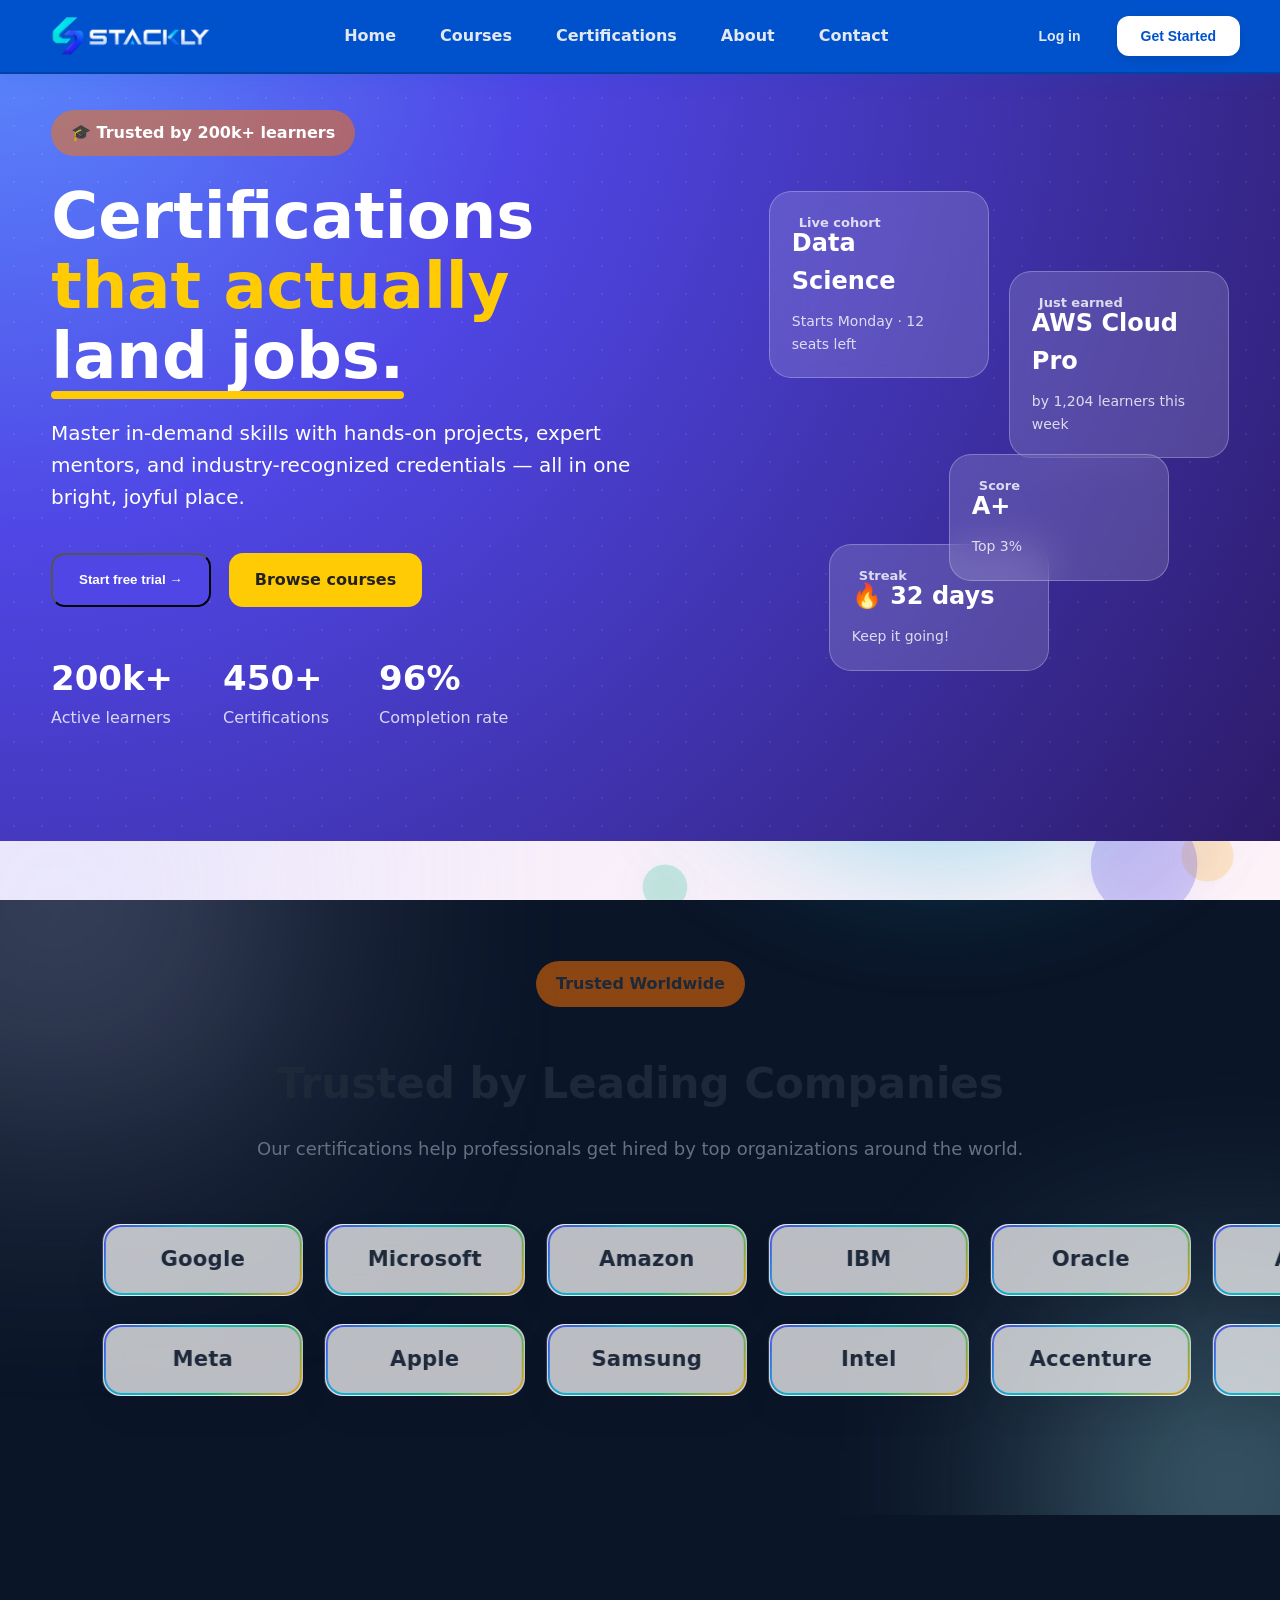
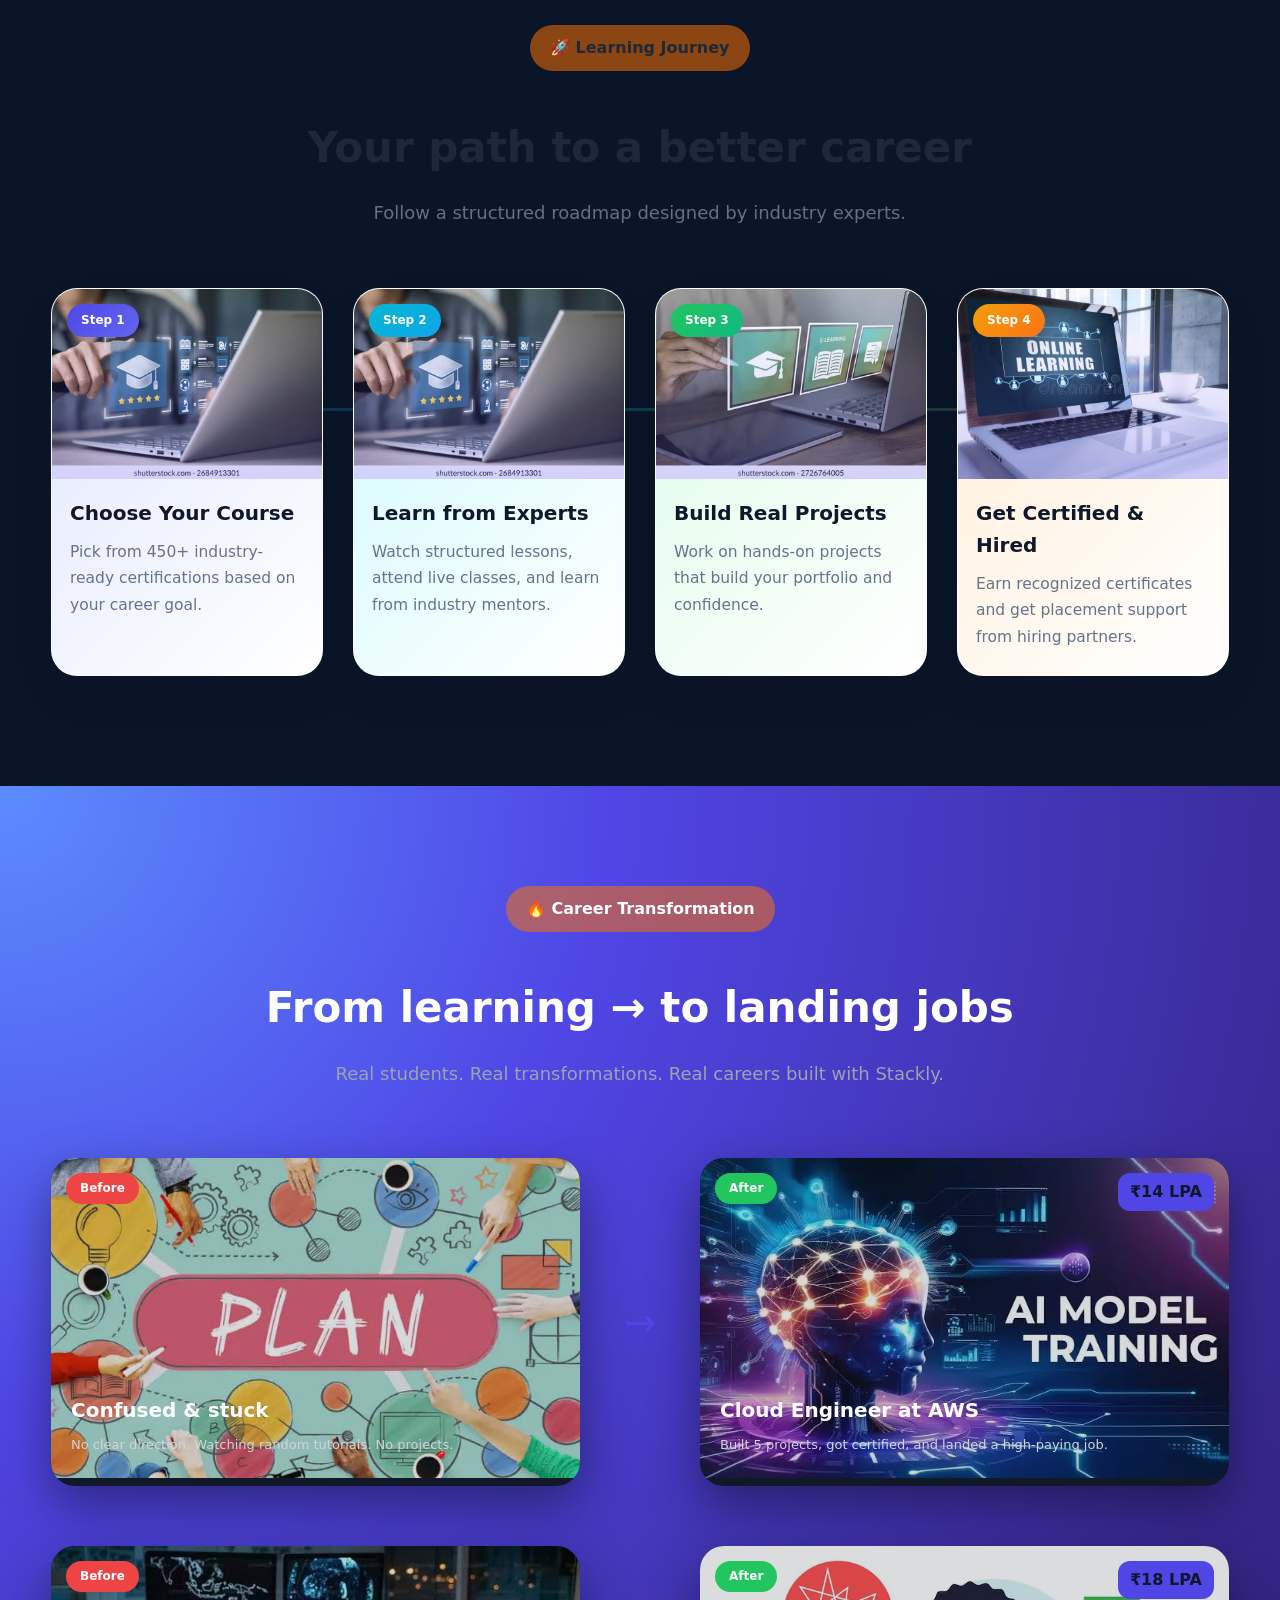
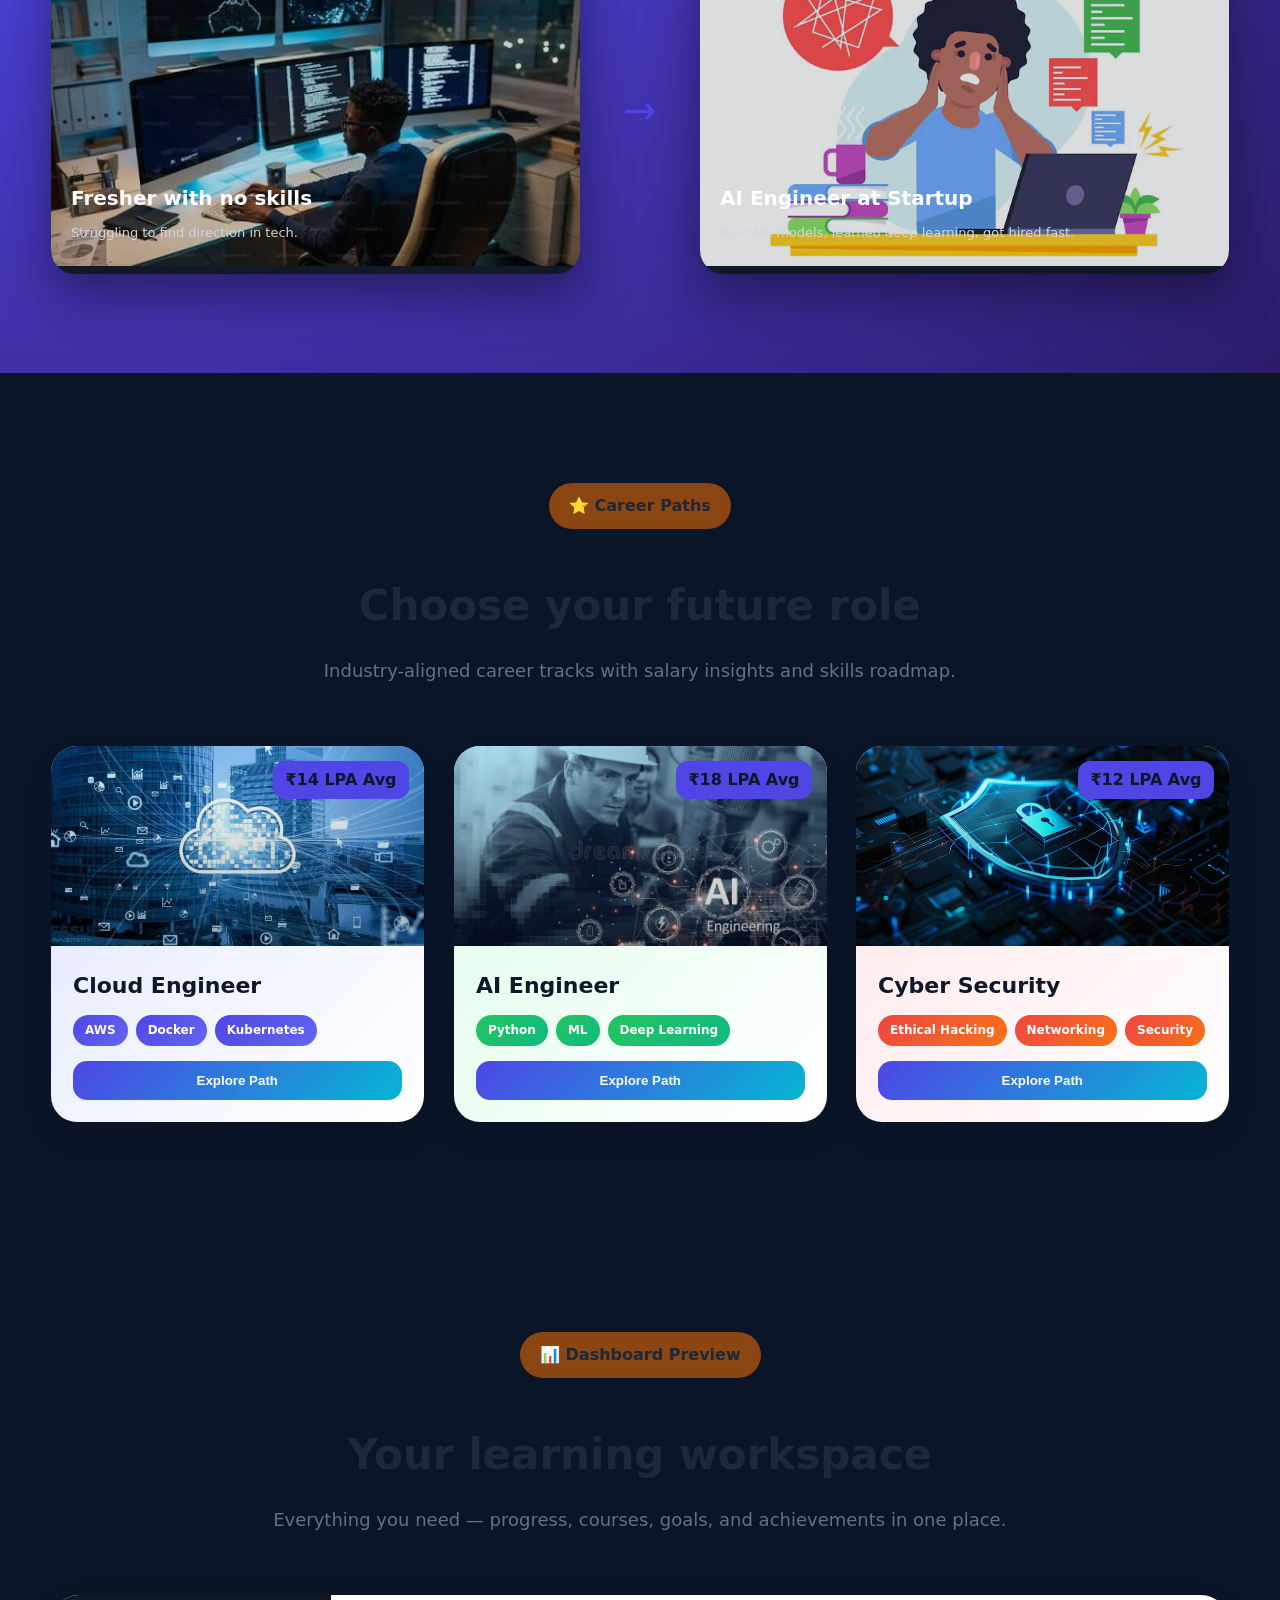
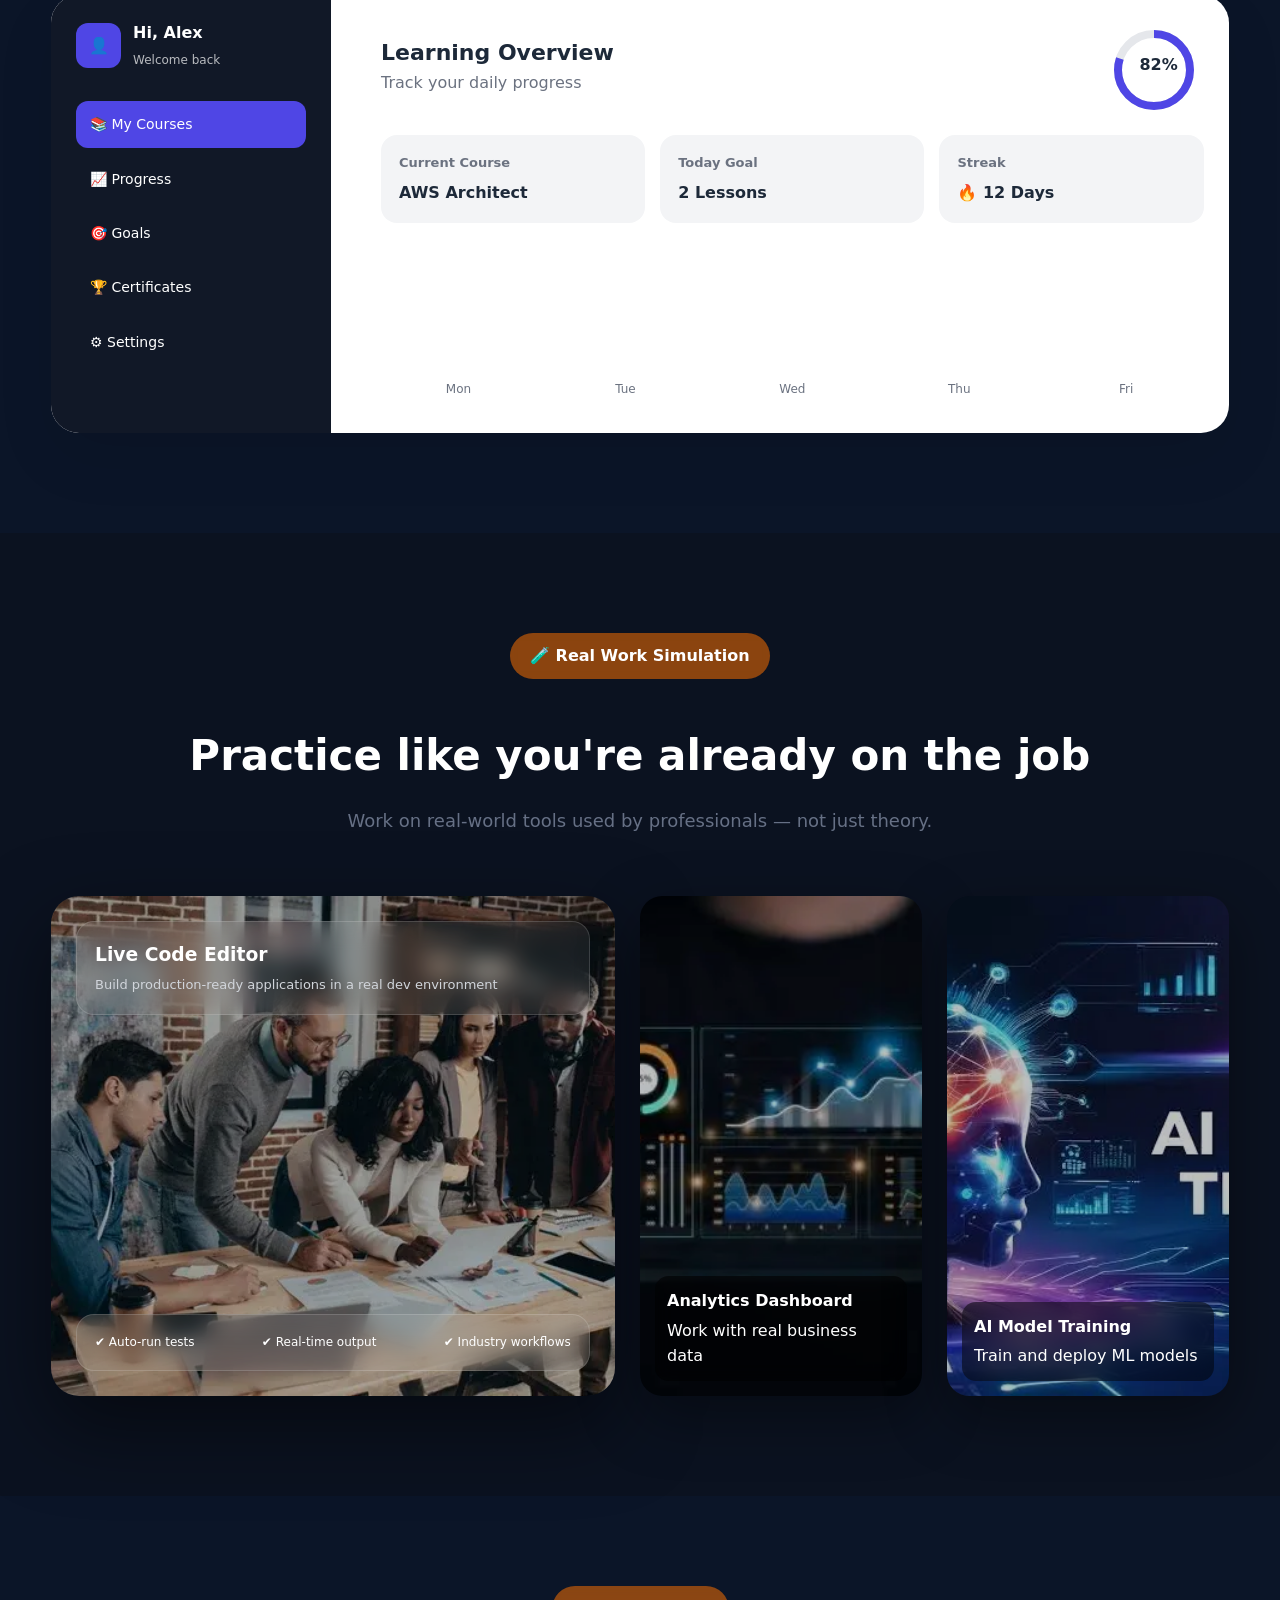
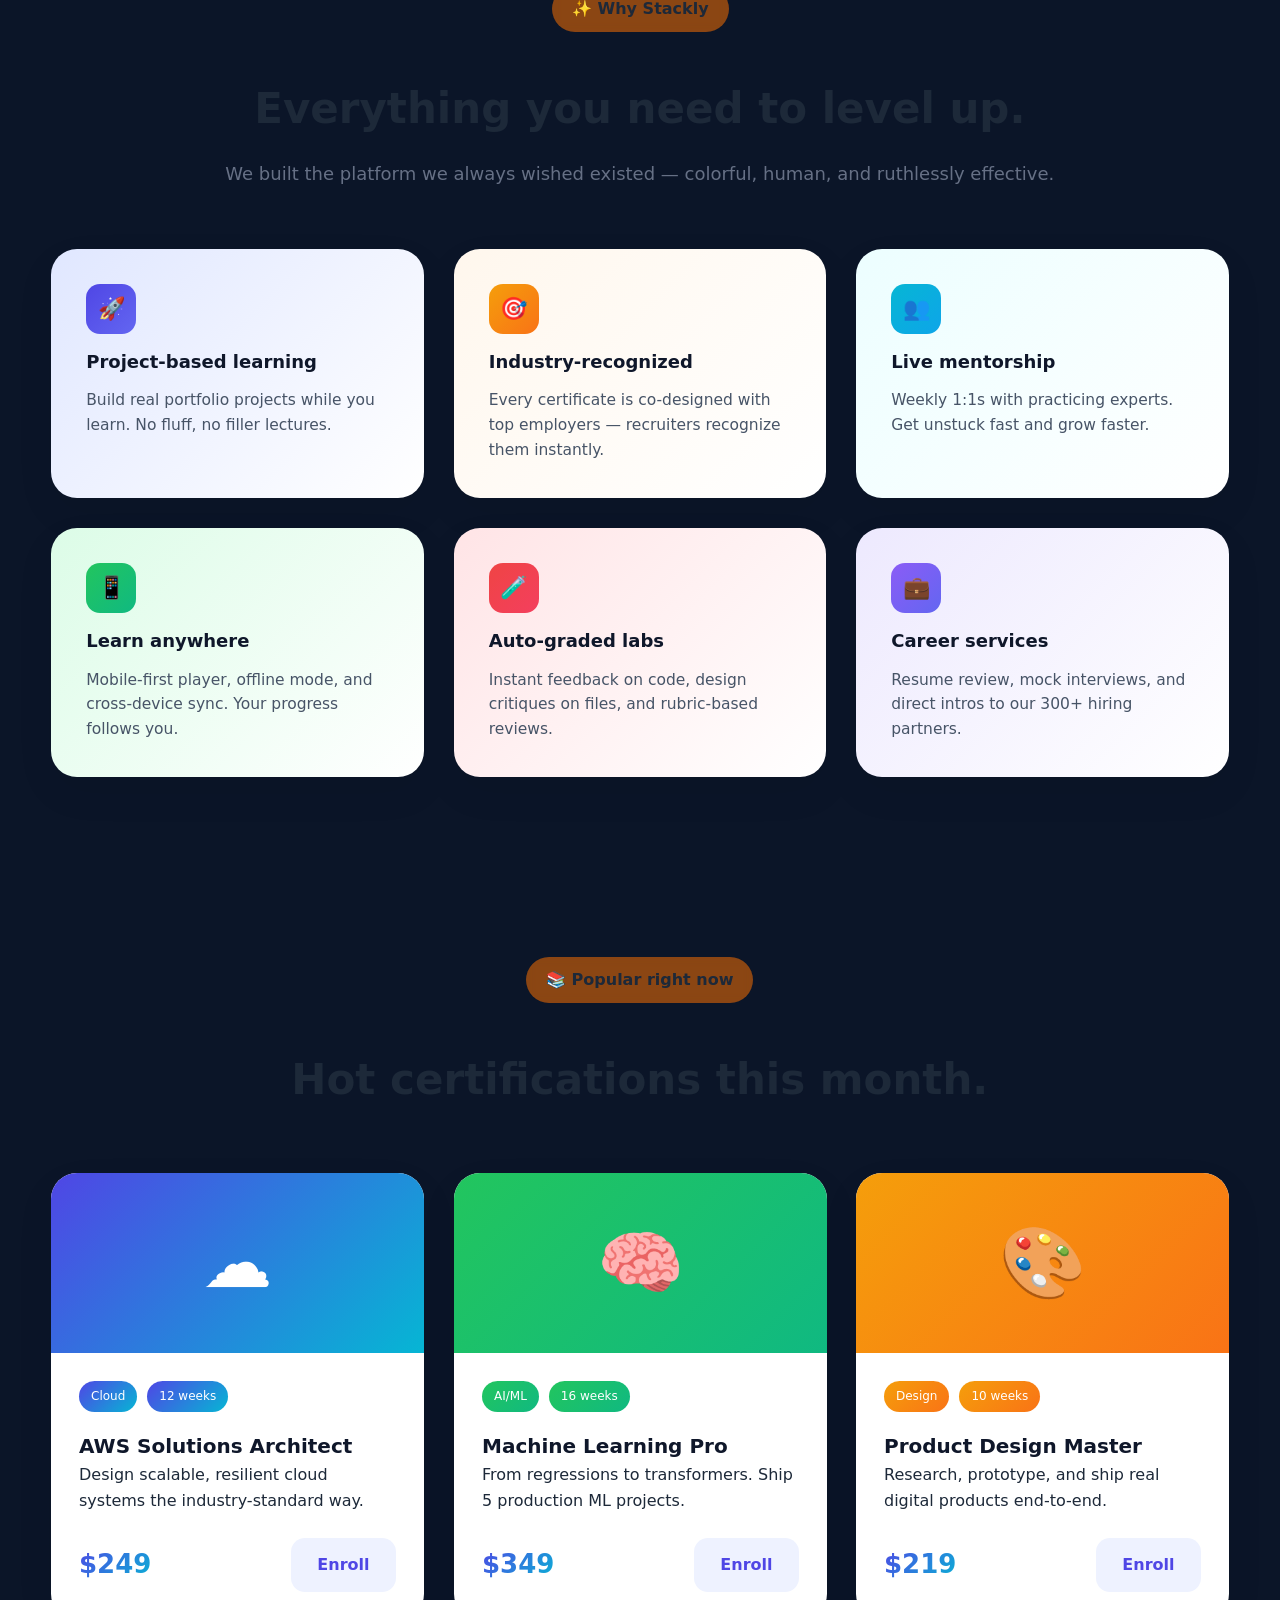
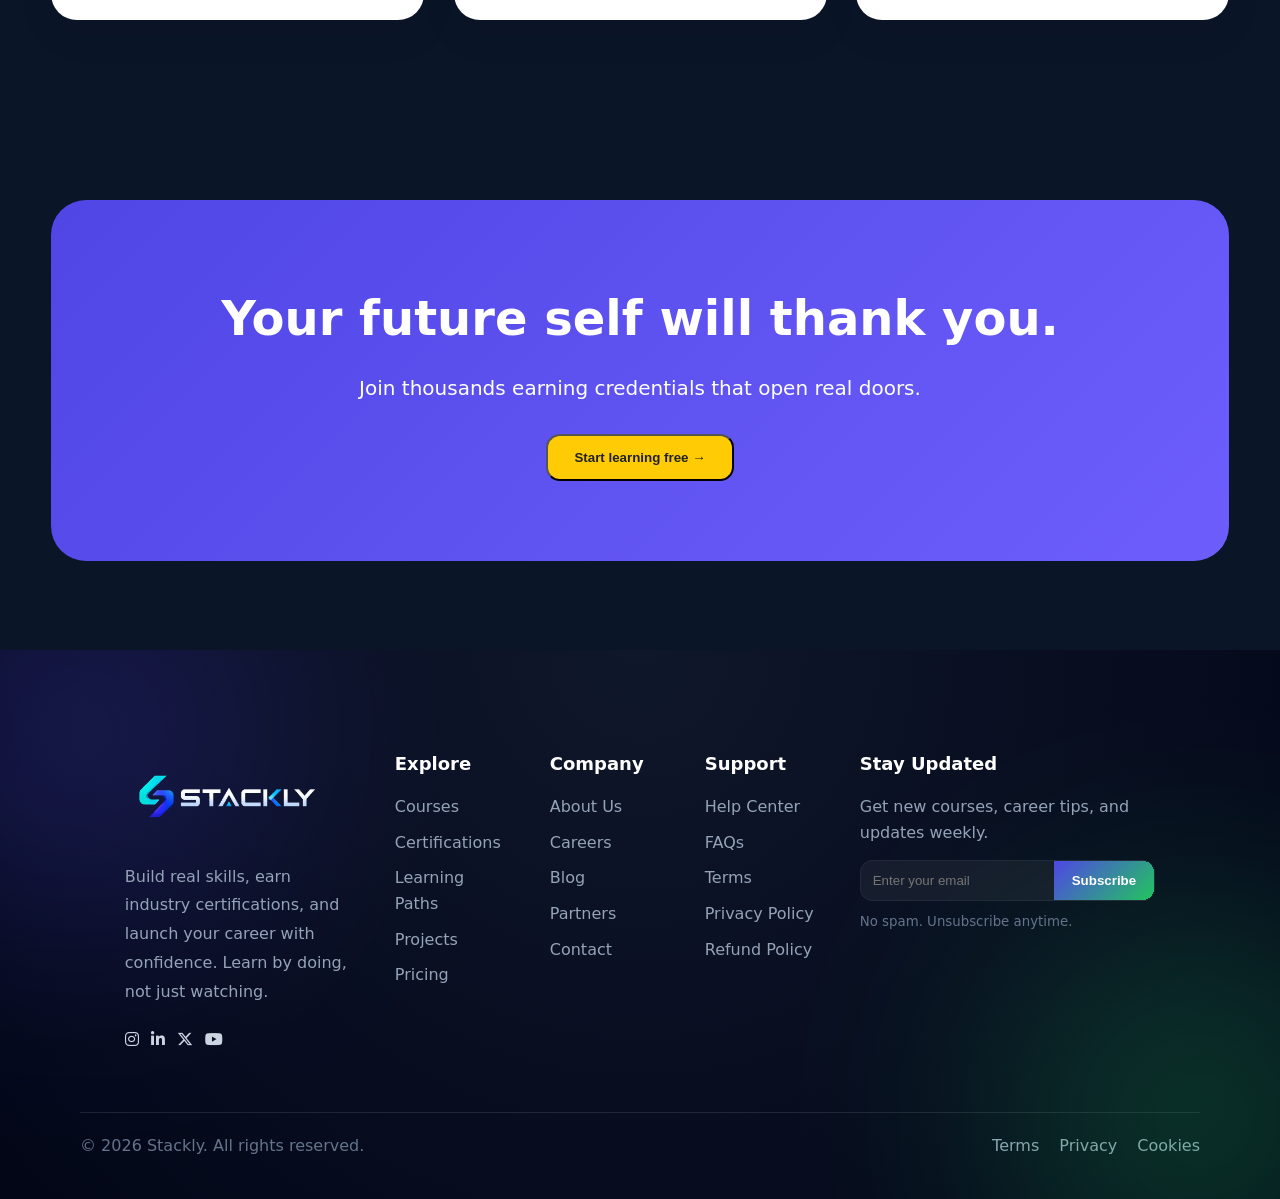
==== commit 958cb5dc: "FIXES-3" ====
--- a/index.html
+++ b/index.html
@@ -3,22 +3,34 @@
 <head>
   <meta charset="UTF-8" />
   <meta name="viewport" content="width=device-width, initial-scale=1" />
-  <title>CertifyPro — Certifications that get you hired</title>
+  <title>Stackly — Certifications that get you hired</title>
   <meta name="description" content="Online certification platform with expert-led courses across tech, design, business & more." />
   <link rel="preconnect" href="https://fonts.googleapis.com" />
   <link rel="preconnect" href="https://fonts.gstatic.com" crossorigin />
   <link href="https://fonts.googleapis.com/css2?family=Inter:wght@400;600;700;800;900&display=swap" rel="stylesheet" />
+  <link
+      rel="stylesheet"
+      href="https://cdnjs.cloudflare.com/ajax/libs/font-awesome/6.5.1/css/all.min.css"
+    />
   <link rel="stylesheet" href="css/home.css" />
   <link rel="stylesheet" href="css/common.css" />
+  <link rel="stylesheet" href="auth/auth.css">
 </head>
 <body data-page="home">
+
+    <div id="auth-container"></div>
+
+<div class="bg-gradient"></div>
+<div class="bg-blobs"></div>
+<canvas id="particles"></canvas>
+<div class="cursor-glow"></div>
+
   <!-- NAV -->
 <header class="nav-wrap">
     <div class="navbar">
 
         <a href="home.html" class="brand">
-            <span class="brand-mark">C</span>
-            <span>CertifyPro</span>
+            <img src="images/stackly-logo.webp" alt="Stackly" class="brand-img">
         </a>
 
         <nav class="nav-links" id="navMenu">
@@ -27,14 +39,31 @@
             <a href="certifications.html">Certifications</a>
             <a href="about.html">About</a>
             <a href="contact.html">Contact</a>
+
+            <div class="nav-contact-box">
+                <h3 class="contact-heading">Get in Touch</h3>
+                <div class="contact-item">
+                    <span class="item-label">Phone</span>
+                    <span class="item-value">📞 +1 (555) 019-2834</span>
+                </div>
+                <div class="contact-item">
+                    <span class="item-label">Email</span>
+                    <span class="item-value">✉️ support@Stackly.com</span>
+                </div>
+                <div class="contact-item">
+                    <span class="item-label">Location</span>
+                    <span class="item-value">📍 New York, NY, USA</span>
+                </div>
+            </div>
+
         </nav>
 
         <div class="nav-cta">
-            <button class="btn btn-ghost" data-open-modal="login-modal">
+            <button class="btn btn-ghost"  onclick="openAuth()">
                 Log in
             </button>
 
-            <button class="btn btn-primary" data-open-modal="signup-modal">
+            <button class="btn btn-primary"  onclick="openAuth()">
                 Get Started
             </button>
 
@@ -57,14 +86,14 @@
     <div class="dot-grid"></div>
     <div class="container hero-grid">
       <div>
-        <span class="chip">🎓 Trusted by 200k+ learners</span>
-        <h1>Certifications <span class="swipe">that actually</span> <span class="underline">land jobs.</span></h1>
-        <p class="lead">Master in-demand skills with hands-on projects, expert mentors, and industry-recognized credentials — all in one bright, joyful place.</p>
-        <div class="hero-actions">
+        <span class="chip reveal-left">🎓 Trusted by 200k+ learners</span>
+        <h1 reveal-pop>Certifications <span class="swipe">that actually</span> <span class="underline">land jobs.</span></h1>
+        <p class="lead reveal-right">Master in-demand skills with hands-on projects, expert mentors, and industry-recognized credentials — all in one bright, joyful place.</p>
+        <div class="hero-actions reveal-up">
           <button class="btn btn-primary" data-open-modal="signup-modal">Start free trial →</button>
-          <a class="btn btn-yellow" href="/site/courses.html">Browse courses</a>
-        </div>
-        <div class="hero-stats">
+          <a class="btn btn-yellow" href="error.html">Browse courses</a>
+        </div>
+        <div class="hero-stats reveal-pop">
           <div><strong>200k+</strong><span>Active learners</span></div>
           <div><strong>450+</strong><span>Certifications</span></div>
           <div><strong>96%</strong><span>Completion rate</span></div>
@@ -96,13 +125,13 @@
   </section>
 
 <!-- COMPANY SLIDER -->
-<section class="trusted">
+<section class="trusted ">
     <div class="container">
 
         <div class="section-head">
-            <span class="chip">Trusted Worldwide</span>
-            <h2>Trusted by Leading Companies</h2>
-            <p>Our certifications help professionals get hired by top organizations around the world.</p>
+            <span class="chip reveal-left">Trusted Worldwide</span>
+            <h2 class="reveal-right">Trusted by Leading Companies</h2>
+            <p class="reveal-up" >Our certifications help professionals get hired by top organizations around the world.</p>
         </div>
 
         <div class="company-slider">
@@ -165,21 +194,21 @@
 </section>
 
 <!-- LEARNING JOURNEY -->
- <section class="journey">
+ <section class="journey ">
   <div class="container">
 
     <div class="section-head">
-      <span class="chip">🚀 Learning Journey</span>
-      <h2>Your path to a better career</h2>
-      <p>Follow a structured roadmap designed by industry experts.</p>
+      <span class="chip reveal-left">🚀 Learning Journey</span>
+      <h2 class="reveal-right">Your path to a better career</h2>
+      <p class="reveal-up">Follow a structured roadmap designed by industry experts.</p>
     </div>
 
     <div class="journey-grid">
 
       <!-- Step 1 -->
-      <div class="journey-card">
+      <div class="journey-card reveal-pop">
         <div class="img-box">
-          <img src="images/choose-course.jpg" alt="Choose Course">
+          <img src="images/choose-your-course1.webp" alt="Choose Course">
         </div>
         <div class="step">Step 1</div>
         <h3>Choose Your Course</h3>
@@ -187,9 +216,9 @@
       </div>
 
       <!-- Step 2 -->
-      <div class="journey-card">
+      <div class="journey-card reveal-pop">
         <div class="img-box">
-          <img src="images/learn-online.jpg" alt="Learn Online">
+          <img src="images/choose-your-course2.webp" alt="Learn Online">
         </div>
         <div class="step">Step 2</div>
         <h3>Learn from Experts</h3>
@@ -197,9 +226,9 @@
       </div>
 
       <!-- Step 3 -->
-      <div class="journey-card">
+      <div class="journey-card reveal-pop">
         <div class="img-box">
-          <img src="images/build-project.jpg" alt="Build Projects">
+          <img src="images/choose-your-course3.webp" alt="Build Projects">
         </div>
         <div class="step">Step 3</div>
         <h3>Build Real Projects</h3>
@@ -207,9 +236,9 @@
       </div>
 
       <!-- Step 4 -->
-      <div class="journey-card">
+      <div class="journey-card reveal-pop">
         <div class="img-box">
-          <img src="images/certificate.jpg" alt="Get Certified">
+          <img src="images/choose-your-course4.webp" alt="Get Certified">
         </div>
         <div class="step">Step 4</div>
         <h3>Get Certified & Hired</h3>
@@ -222,13 +251,13 @@
 </section>
 
 <!-- TRANSFORMATION STORY -->
-<section class="transformation">
+<section class="transformation ">
   <div class="container">
 
     <div class="section-head">
-      <span class="chip">🔥 Career Transformation</span>
-      <h2>From learning → to landing jobs</h2>
-      <p>Real students. Real transformations. Real careers built with CertifyPro.</p>
+      <span class="chip reveal-left">🔥 Career Transformation</span>
+      <h2 class="reveal-right">From learning → to landing jobs</h2>
+      <p class="reveal-up">Real students. Real transformations. Real careers built with Stackly.</p>
     </div>
 
     <div class="story">
@@ -236,8 +265,8 @@
       <!-- STORY 1 -->
       <div class="story-block">
 
-        <div class="story-side before">
-          <img src="images/before-student.jpg" alt="Before learning">
+        <div class="story-side before reveal-pop">
+          <img src="images/Course Planning.webp" alt="Before learning">
           <div class="label">Before</div>
           <h3>Confused & stuck</h3>
           <p>No clear direction. Watching random tutorials. No projects.</p>
@@ -245,8 +274,8 @@
 
         <div class="arrow">→</div>
 
-        <div class="story-side after">
-          <img src="images/after-student.jpg" alt="After learning">
+        <div class="story-side after reveal-pop">
+          <img src="images/AI Model Training.webp" alt="After learning">
           <div class="label">After</div>
           <h3>Cloud Engineer at AWS</h3>
           <p>Built 5 projects, got certified, and landed a high-paying job.</p>
@@ -258,8 +287,8 @@
       <!-- STORY 2 -->
       <div class="story-block">
 
-        <div class="story-side before">
-          <img src="images/before-ai.jpg" alt="Before AI learning">
+        <div class="story-side before reveal-pop">
+          <img src="images/Software Engineer.webp" alt="Before AI learning">
           <div class="label">Before</div>
           <h3>Fresher with no skills</h3>
           <p>Struggling to find direction in tech.</p>
@@ -267,8 +296,8 @@
 
         <div class="arrow">→</div>
 
-        <div class="story-side after">
-          <img src="images/after-ai.jpg" alt="After AI learning">
+        <div class="story-side after reveal-pop">
+          <img src="images/Fresher with no skills.webp" alt="After AI learning">
           <div class="label">After</div>
           <h3>AI Engineer at Startup</h3>
           <p>Built ML models, learned deep learning, got hired fast.</p>
@@ -284,21 +313,21 @@
 
 
 <!-- CAREER PATH -->
-<section class="career">
+<section class="career ">
   <div class="container">
 
     <div class="section-head">
-      <span class="chip">⭐ Career Paths</span>
-      <h2>Choose your future role</h2>
-      <p>Industry-aligned career tracks with salary insights and skills roadmap.</p>
+      <span class="chip reveal-left">⭐ Career Paths</span>
+      <h2 class="reveal-right">Choose your future role</h2>
+      <p class="reveal-up">Industry-aligned career tracks with salary insights and skills roadmap.</p>
     </div>
 
     <div class="career-grid">
 
       <!-- Card 1 -->
-      <div class="career-card">
+      <div class="career-card reveal-pop">
         <div class="career-img">
-          <img src="images/cloud-engineer.jpg" alt="Cloud Engineer">
+          <img src="images/Cloud Engineer.webp" alt="Cloud Engineer">
         </div>
 
         <div class="career-body">
@@ -312,14 +341,14 @@
 
           <div class="salary">₹14 LPA Avg</div>
 
-          <button class="btn btn-primary">Explore Path</button>
+          <button class="btn btn-primary" onclick="window.location.href='error.html'">Explore Path</button>
         </div>
       </div>
 
       <!-- Card 2 -->
-      <div class="career-card">
+      <div class="career-card reveal-pop">
         <div class="career-img">
-          <img src="images/ai-engineer.jpg" alt="AI Engineer">
+          <img src="images/AI Engineer.webp" alt="AI Engineer">
         </div>
 
         <div class="career-body">
@@ -333,14 +362,14 @@
 
           <div class="salary">₹18 LPA Avg</div>
 
-          <button class="btn btn-primary">Explore Path</button>
+          <button class="btn btn-primary" onclick="window.location.href='error.html'">Explore Path</button>
         </div>
       </div>
 
       <!-- Card 3 -->
-      <div class="career-card">
+      <div class="career-card reveal-pop">
         <div class="career-img">
-          <img src="images/cyber-security.jpg" alt="Cyber Security">
+          <img src="images/Cyber Security.webp" alt="Cyber Security">
         </div>
 
         <div class="career-body">
@@ -354,7 +383,7 @@
 
           <div class="salary">₹12 LPA Avg</div>
 
-          <button class="btn btn-primary">Explore Path</button>
+          <button class="btn btn-primary" onclick="window.location.href='error.html'">Explore Path</button>
         </div>
       </div>
 
@@ -364,16 +393,16 @@
 </section>
 
 <!-- MOCK DASHBOARD -->
-<section class="dashboard-preview">
+<section class="dashboard-preview ">
   <div class="container">
 
     <div class="section-head">
-      <span class="chip">📊 Dashboard Preview</span>
-      <h2>Your learning workspace</h2>
-      <p>Everything you need — progress, courses, goals, and achievements in one place.</p>
-    </div>
-
-    <div class="dashboard">
+      <span class="chip reveal-left">📊 Dashboard Preview</span>
+      <h2 class="reveal-right">Your learning workspace</h2>
+      <p class="reveal-up">Everything you need — progress, courses, goals, and achievements in one place.</p>
+    </div>
+
+    <div class="dashboard reveal-pop">
 
       <!-- LEFT SIDEBAR -->
       <div class="dash-sidebar">
@@ -435,7 +464,7 @@
 
         <!-- ACTIVITY -->
         <div class="activity">
-          <h4>Recent Activity</h4>
+          <!-- <h4>Recent Activity</h4> -->
 
           <div class="bar">
             <span>Mon</span>
@@ -472,21 +501,21 @@
 </section>
 
 <!-- REAL WORK -->
-<section class="simulation">
+<section class="simulation ">
   <div class="container">
 
     <div class="section-head">
-      <span class="chip">🧪 Real Work Simulation</span>
-      <h2>Practice like you're already on the job</h2>
-      <p>Work on real-world tools used by professionals — not just theory.</p>
+      <span class="chip reveal-left">🧪 Real Work Simulation</span>
+      <h2 class="reveal-right">Practice like you're already on the job</h2>
+      <p class="reveal-up">Work on real-world tools used by professionals — not just theory.</p>
     </div>
 
     <div class="sim-grid">
 
       <!-- MAIN BIG SIMULATION -->
-      <div class="sim-main">
-
-        <img src="https://images.unsplash.com/photo-1555066931-4365d14bab8c" alt="Coding workspace">
+      <div class="sim-main reveal-pop">
+
+        <img src="images/200,000+ Learners.webp" alt="Coding workspace">
 
         <div class="overlay">
 
@@ -505,9 +534,9 @@
       </div>
 
       <!-- SIDE SIM 1 -->
-      <div class="sim-side">
-
-        <img src="https://images.unsplash.com/photo-1551288049-bebda4e38f71" alt="Data dashboard">
+      <div class="sim-side reveal-pop">
+
+        <img src="images/Analytics Dashboard.webp" alt="Data dashboard">
 
         <div class="sim-label">
           <h4>Analytics Dashboard</h4>
@@ -517,9 +546,9 @@
       </div>
 
       <!-- SIDE SIM 2 -->
-      <div class="sim-side">
-
-        <img src="https://images.unsplash.com/photo-1526378722484-bd91ca387e72" alt="AI model screen">
+      <div class="sim-side reveal-pop">
+
+        <img src="images/AI Model Training.webp" alt="AI model screen">
 
         <div class="sim-label">
           <h4>AI Model Training</h4>
@@ -535,12 +564,12 @@
 
 <!-- WHY CHOOSE US -->
 
-  <section>
+  <section >
     <div class="container">
       <div class="section-head">
-        <span class="chip">✨ Why CertifyPro</span>
-        <h2>Everything you need to level up.</h2>
-        <p>We built the platform we always wished existed — colorful, human, and ruthlessly effective.</p>
+        <span class="chip reveal-left">✨ Why Stackly</span>
+        <h2 class="reveal-right">Everything you need to level up.</h2>
+        <p class="reveal-up">We built the platform we always wished existed — colorful, human, and ruthlessly effective.</p>
       </div>
       <div class="features-grid">
         <div class="feature"><div class="icon">🚀</div><h3>Project-based learning</h3><p>Build real portfolio projects while you learn. No fluff, no filler lectures.</p></div>
@@ -556,54 +585,152 @@
   <section>
     <div class="container">
       <div class="section-head">
-        <span class="chip">📚 Popular right now</span>
-        <h2>Hot certifications this month.</h2>
+        <span class="chip reveal-left">📚 Popular right now</span>
+        <h2 class="reveal-right">Hot certifications this month.</h2>
       </div>
       <div class="courses-grid">
-        <div class="course">
+        <div class="course reveal-pop">
           <div class="thumb">☁️</div>
           <div class="course-body">
             <div class="meta"><span class="tag">Cloud</span><span class="tag">12 weeks</span></div>
             <h3>AWS Solutions Architect</h3>
             <p>Design scalable, resilient cloud systems the industry-standard way.</p>
-            <div class="course-footer"><span class="price">$249</span><a class="btn btn-secondary" href="/site/courses.html">Enroll</a></div>
-          </div>
-        </div>
-        <div class="course">
+            <div class="course-footer"><span class="price">$249</span><a class="btn btn-secondary" href="error.html">Enroll</a></div>
+          </div>
+        </div>
+        <div class="course reveal-pop">
           <div class="thumb">🧠</div>
           <div class="course-body">
             <div class="meta"><span class="tag">AI/ML</span><span class="tag">16 weeks</span></div>
             <h3>Machine Learning Pro</h3>
             <p>From regressions to transformers. Ship 5 production ML projects.</p>
-            <div class="course-footer"><span class="price">$349</span><a class="btn btn-secondary" href="/site/courses.html">Enroll</a></div>
-          </div>
-        </div>
-        <div class="course">
+            <div class="course-footer"><span class="price">$349</span><a class="btn btn-secondary" href="error.html">Enroll</a></div>
+          </div>
+        </div>
+        <div class="course reveal-pop">
           <div class="thumb">🎨</div>
           <div class="course-body">
             <div class="meta"><span class="tag">Design</span><span class="tag">10 weeks</span></div>
             <h3>Product Design Master</h3>
             <p>Research, prototype, and ship real digital products end-to-end.</p>
-            <div class="course-footer"><span class="price">$219</span><a class="btn btn-secondary" href="/site/courses.html">Enroll</a></div>
+            <div class="course-footer"><span class="price">$219</span><a class="btn btn-secondary" href="error.html">Enroll</a></div>
           </div>
         </div>
       </div>
     </div>
   </section>
 
-  <section>
+  <section class="reveal-pop">
     <div class="container">
       <div class="cta-banner">
         <h2>Your future self will thank you.</h2>
         <p>Join thousands earning credentials that open real doors.</p>
-        <button class="btn btn-yellow" data-open-modal="signup-modal">Start learning free →</button>
+        <button class="btn btn-yellow" onclick="window.location.href='error.html'">Start learning free →</button>
       </div>
     </div>
   </section>
+
+<!-- FOOTER -->
+<footer class="site-footer ">
+
+  <div class="container footer-grid">
+
+    <!-- BRAND -->
+    <div class="footer-brand">
+      <a href="index.html" class="footer-logo">
+         <img src="images/stackly-logo.webp" alt="Stackly Logo">
+      </a>
+      <p>
+        Build real skills, earn industry certifications, and launch your career
+        with confidence. Learn by doing, not just watching.
+      </p>
+
+      <div class="socials">
+            <a onclick="window.location.href = 'error.html'">
+              <i class="fa-brands fa-instagram"></i>
+            </a>
+            <a onclick="window.location.href = 'error.html'">
+              <i class="fa-brands fa-linkedin-in"></i>
+            </a>
+            <a onclick="window.location.href = 'error.html'">
+              <i class="fa-brands fa-x-twitter"></i>
+            </a>
+            <a onclick="window.location.href = 'error.html'">
+              <i class="fa-brands fa-youtube"></i>
+            </a>
+          </div>
+    </div>
+
+    <!-- LINKS -->
+    <div class="footer-col">
+      <h3>Explore</h3>
+      <a href="error.html">Courses</a>
+      <a href="error.html">Certifications</a>
+      <a href="error.html">Learning Paths</a>
+      <a href="error.html">Projects</a>
+      <a href="error.html">Pricing</a>
+    </div>
+
+    <div class="footer-col">
+      <h3>Company</h3>
+      <a href="error.html">About Us</a>
+      <a href="error.html">Careers</a>
+      <a href="error.html">Blog</a>
+      <a href="error.html">Partners</a>
+      <a href="error.html">Contact</a>
+    </div>
+
+    <div class="footer-col">
+      <h3>Support</h3>
+      <a href="error.html">Help Center</a>
+      <a href="error.html">FAQs</a>
+      <a href="error.html">Terms</a>
+      <a href="error.html">Privacy Policy</a>
+      <a href="error.html">Refund Policy</a>
+    </div>
+
+    <!-- NEWSLETTER -->
+    <div class="footer-newsletter">
+      <h3>Stay Updated</h3>
+      <p>Get new courses, career tips, and updates weekly.</p>
+
+      <div class="newsletter-box">
+        <input type="email" placeholder="Enter your email">
+        <button  onclick="window.location.href = 'error.html'">Subscribe</button>
+      </div>
+
+      <small>No spam. Unsubscribe anytime.</small>
+    </div>
+
+  </div>
+
+  <!-- BOTTOM BAR -->
+  <div class="footer-bottom">
+    <p>© 2026 Stackly. All rights reserved.</p>
+
+    <div class="footer-links">
+      <a href="error.html">Terms</a>
+      <a href="error.html">Privacy</a>
+      <a href="error.html">Cookies</a>
+    </div>
+  </div>
+
+</footer>
+
+    <!-- Scripts -->
+
+    <script>
+        fetch("auth/auth.html")
+  .then(res => res.text())
+  .then(html => {
+    document.getElementById("auth-container").innerHTML = html;
+  });
+    </script>
 
   
   <div id="modal-slot"></div>
   <script src="js/common.js"></script>
   <script src="js/home.js"></script>
+  <script  src="auth/auth.js" defer></script>
 </body>
-</html>+</html>
--- a/css/home.css
+++ b/css/home.css
@@ -1,12 +1,23 @@
 /* =========================
    RESET
 ========================= */
+*,
+*::before,
+*::after{
+    box-sizing:border-box;
+}
+
+html,
+body{
+    overflow-x:hidden;
+}
 
 *{
     margin:0;
     padding:0;
     box-sizing:border-box;
 }
+
 
 html{
     scroll-behavior:smooth;
@@ -19,6 +30,7 @@
     line-height:1.6;
 }
 
+
 a{
     text-decoration:none;
 }
@@ -31,6 +43,9 @@
     width:min(1200px,92%);
     margin:auto;
 }
+
+
+
 
 /* =========================
    BUTTONS
@@ -109,10 +124,10 @@
 
 .chip{
     display:inline-block;
-    background:rgba(255,255,255,.15);
+    background:rgba(255, 115, 0, 0.525);
     padding:10px 20px;
     border-radius:50px;
-    backdrop-filter:blur(15px);
+    backdrop-filter:blur(5px);
     margin-bottom:25px;
     font-weight:700;
 }
@@ -684,7 +699,7 @@
 
 .journey{
     padding:100px 0;
-    background:#f8faff;
+    /* background:#f8faff; */
     position:relative;
 }
 
@@ -807,7 +822,7 @@
 
 .career{
     padding:100px 0;
-    background:#f8faff;
+    /* background:#f8faff; */
 }
 
 .career-grid{
@@ -902,7 +917,7 @@
 
 .dashboard-preview{
     padding:100px 0;
-    background:#f8faff;
+    /* background:#f8faff; */
 }
 
 /* WRAPPER */
@@ -1228,4 +1243,1293 @@
     .sim-side{
         height:300px;
     }
+}
+
+
+
+
+/* ======================================== COLORFUL ===================================== */
+/*==========================
+  TRUSTED BY COMPANIES
+==========================*/
+
+.trusted{
+
+    padding:120px 80px;
+
+    overflow:hidden;
+
+    /* background:
+        radial-gradient(circle at top left,#eef2ff 0%,transparent 38%),
+        radial-gradient(circle at top right,#ecfeff 0%,transparent 40%),
+        radial-gradient(circle at bottom,#fff7ed 0%,transparent 40%),
+        #f8fbff; */
+
+    position:relative;
+
+}
+
+.trusted::before{
+
+    content:"";
+
+    position:absolute;
+
+    width:350px;
+    height:350px;
+
+    background:#c7d2fe;
+
+    filter:blur(140px);
+
+    opacity:.45;
+
+    top:-120px;
+    left:-120px;
+
+}
+
+.trusted::after{
+
+    content:"";
+
+    position:absolute;
+
+    width:300px;
+    height:300px;
+
+    background:#a5f3fc;
+
+    filter:blur(130px);
+
+    opacity:.45;
+
+    right:-100px;
+    bottom:-120px;
+
+}
+
+/*==========================
+  COMPANY SLIDER
+==========================*/
+
+.company-slider{
+
+    margin-top:60px;
+
+    display:flex;
+
+    flex-direction:column;
+
+    gap:28px;
+
+    position:relative;
+
+    z-index:2;
+
+}
+
+.company-track{
+
+    display:flex;
+
+    gap:22px;
+
+    width:max-content;
+
+    will-change:transform;
+
+}
+
+/*==========================
+  COMPANY CARD
+==========================*/
+
+.company-track span{
+
+    min-width:200px;
+
+    padding:18px 30px;
+
+    border-radius:18px;
+
+    display:flex;
+
+    align-items:center;
+
+    justify-content:center;
+
+    font-size:21px;
+
+    font-weight:800;
+
+    letter-spacing:.3px;
+
+    color:#1e293b;
+
+    background:rgba(255,255,255,.72);
+
+    backdrop-filter:blur(12px);
+
+    border:1px solid rgba(255,255,255,.7);
+
+    box-shadow:
+        0 15px 35px rgba(0,0,0,.06);
+
+    transition:.35s;
+
+    cursor:pointer;
+
+    position:relative;
+
+    overflow:hidden;
+
+}
+
+/* Gradient Border */
+
+.company-track span::before{
+
+    content:"";
+
+    position:absolute;
+
+    inset:0;
+
+    padding:2px;
+
+    border-radius:18px;
+
+    background:linear-gradient(
+        135deg,
+        #4f46e5,
+        #06b6d4,
+        #10b981,
+        #f59e0b
+    );
+
+    -webkit-mask:
+        linear-gradient(#fff 0 0) content-box,
+        linear-gradient(#fff 0 0);
+
+    -webkit-mask-composite:xor;
+
+            mask-composite:exclude;
+
+}
+
+/* Shine */
+
+.company-track span::after{
+
+    content:"";
+
+    position:absolute;
+
+    top:0;
+
+    left:-130%;
+
+    width:80%;
+
+    height:100%;
+
+    background:linear-gradient(
+        90deg,
+        transparent,
+        rgba(255,255,255,.8),
+        transparent
+    );
+
+    transition:.8s;
+
+}
+
+.company-track span:hover::after{
+
+    left:140%;
+
+}
+
+/* Hover */
+
+.company-track span:hover{
+
+    transform:translateY(-8px) scale(1.05);
+
+    background:linear-gradient(
+        135deg,
+        #4f46e5,
+        #06b6d4
+    );
+
+    color:#fff;
+
+    box-shadow:
+        0 25px 55px rgba(79,70,229,.25);
+
+}
+
+/* ======= SECTION - 3 ======= */
+
+/* =========================
+   JOURNEY SECTION (COLORFUL PRO)
+========================= */
+
+.journey{
+
+    padding:110px 0;
+
+    /* background:
+        radial-gradient(circle at top left,#eef2ff 0%,transparent 40%),
+        radial-gradient(circle at top right,#ecfeff 0%,transparent 45%),
+        radial-gradient(circle at bottom,#fff7ed 0%,transparent 40%),
+        #f8fbff; */
+
+    position:relative;
+
+}
+
+/* GRID */
+
+.journey-grid{
+
+    display:grid;
+
+    grid-template-columns:repeat(4,1fr);
+
+    gap:30px;
+
+    margin-top:60px;
+
+    position:relative;
+
+}
+
+/* CONNECTOR LINE */
+
+.journey-grid::before{
+
+    content:"";
+
+    position:absolute;
+
+    top:120px;
+
+    left:5%;
+
+    right:5%;
+
+    height:3px;
+
+    background:linear-gradient(90deg,#4f46e5,#06b6d4,#10b981,#f59e0b);
+
+    opacity:.25;
+
+    z-index:0;
+
+}
+
+/* =========================
+   CARD
+========================= */
+
+.journey-card{
+
+    background:rgba(255,255,255,.75);
+
+    backdrop-filter:blur(14px);
+
+    border:1px solid rgba(255,255,255,.7);
+
+    border-radius:26px;
+
+    overflow:hidden;
+
+    box-shadow:0 20px 50px rgba(0,0,0,.06);
+
+    transition:.35s;
+
+    position:relative;
+
+    z-index:1;
+
+}
+
+/* HOVER */
+
+.journey-card:hover{
+
+    transform:translateY(-12px);
+
+    box-shadow:0 30px 80px rgba(79,70,229,.15);
+
+}
+
+/* IMAGE */
+
+.img-box{
+
+    height:190px;
+
+    overflow:hidden;
+
+    position:relative;
+
+}
+
+.img-box img{
+
+    width:100%;
+
+    height:100%;
+
+    object-fit:cover;
+
+    transition:.5s;
+
+}
+
+/* IMAGE OVERLAY GRADIENT */
+
+.img-box::after{
+
+    content:"";
+
+    position:absolute;
+
+    inset:0;
+
+    background:linear-gradient(
+        180deg,
+        transparent,
+        rgba(79,70,229,.25)
+    );
+
+}
+
+.journey-card:hover img{
+    transform:scale(1.08);
+}
+
+/* =========================
+   STEP BADGE (COLORFUL)
+========================= */
+
+.step{
+
+    position:absolute;
+
+    top:15px;
+
+    left:15px;
+
+    padding:7px 14px;
+
+    border-radius:50px;
+
+    font-size:12px;
+
+    font-weight:900;
+
+    color:white;
+
+    background:linear-gradient(135deg,#4f46e5,#06b6d4);
+
+    box-shadow:0 10px 25px rgba(79,70,229,.25);
+
+}
+
+/* =========================
+   TEXT (FIXED READABILITY)
+========================= */
+
+.journey-card h3{
+
+    font-size:20px;
+
+    font-weight:900;
+
+    margin:18px 18px 10px;
+
+    color:#0f172a;
+
+}
+
+.journey-card p{
+
+    font-size:15.5px;
+
+    line-height:1.7;
+
+    color:#64748b;
+
+    padding:0 18px 25px;
+
+}
+
+/* =========================
+   HOVER EFFECT GLOW
+========================= */
+
+.journey-card::before{
+
+    content:"";
+
+    position:absolute;
+
+    inset:0;
+
+    /* background:linear-gradient(
+        135deg,
+        rgba(79,70,229,.08),
+        rgba(6,182,212,.08)
+    ); */
+
+    opacity:0;
+
+    transition:.35s;
+
+}
+
+.journey-card:hover::before{
+    opacity:1;
+}
+
+/* =========================
+   RESPONSIVE
+========================= */
+
+@media(max-width:992px){
+
+.journey-grid{
+    grid-template-columns:repeat(2,1fr);
+}
+
+.journey-grid::before{
+    display:none;
+}
+
+}
+
+@media(max-width:600px){
+
+.journey-grid{
+    grid-template-columns:1fr;
+}
+
+}
+
+
+/* =========================
+   BASE CARD (COMMON STYLE)
+========================= */
+
+.journey-card{
+
+    background:rgba(255,255,255,.78);
+
+    backdrop-filter:blur(14px);
+
+    border:1px solid rgba(255,255,255,.7);
+
+    border-radius:26px;
+
+    overflow:hidden;
+
+    box-shadow:0 20px 50px rgba(0,0,0,.06);
+
+    transition:.35s;
+
+    position:relative;
+
+}
+
+/* =========================
+   DIFFERENT COLOR CARDS
+========================= */
+
+/* STEP 1 - BLUE */
+.journey-card:nth-child(1){
+    background:linear-gradient(135deg,#e0e7ff,#ffffff);
+}
+
+.journey-card:nth-child(1) .step{
+    background:linear-gradient(135deg,#4f46e5,#6366f1);
+}
+
+/* STEP 2 - CYAN */
+.journey-card:nth-child(2){
+    background:linear-gradient(135deg,#cffafe,#ffffff);
+}
+
+.journey-card:nth-child(2) .step{
+    background:linear-gradient(135deg,#06b6d4,#0ea5e9);
+}
+
+/* STEP 3 - GREEN */
+.journey-card:nth-child(3){
+    background:linear-gradient(135deg,#dcfce7,#ffffff);
+}
+
+.journey-card:nth-child(3) .step{
+    background:linear-gradient(135deg,#22c55e,#10b981);
+}
+
+/* STEP 4 - ORANGE */
+.journey-card:nth-child(4){
+    background:linear-gradient(135deg,#ffedd5,#ffffff);
+}
+
+.journey-card:nth-child(4) .step{
+    background:linear-gradient(135deg,#f59e0b,#f97316);
+}
+
+/* =========================
+   TEXT (KEEP READABLE)
+========================= */
+
+.journey-card h3{
+    font-size:20px;
+    font-weight:900;
+    margin:18px 18px 10px;
+    color:#0f172a;
+}
+
+.journey-card p{
+    font-size:15.5px;
+    line-height:1.7;
+    color:#64748b;
+    padding:0 18px 25px;
+}
+
+/* =========================
+   STEP BADGE BASE
+========================= */
+
+.step{
+
+    position:absolute;
+
+    top:15px;
+
+    left:15px;
+
+    padding:7px 14px;
+
+    border-radius:50px;
+
+    font-size:12px;
+
+    font-weight:900;
+
+    color:white;
+
+    box-shadow:0 10px 25px rgba(0,0,0,.15);
+
+}
+
+/* =========================
+   HOVER EFFECT
+========================= */
+
+.journey-card:hover{
+
+    transform:translateY(-12px) scale(1.02);
+
+    box-shadow:0 30px 80px rgba(0,0,0,.12);
+
+}
+
+
+
+/* =========================
+   CAREER SECTION BASE
+========================= */
+
+.career{
+    padding:110px 0;
+    /* background:
+        radial-gradient(circle at top left,#eef2ff 0%,transparent 40%),
+        radial-gradient(circle at bottom right,#ecfeff 0%,transparent 45%),
+        #f8fbff; */
+}
+
+.career-grid{
+    display:grid;
+    grid-template-columns:repeat(3,1fr);
+    gap:30px;
+    margin-top:60px;
+}
+
+/* =========================
+   BASE CARD
+========================= */
+
+.career-card{
+    border-radius:26px;
+    overflow:hidden;
+    transition:.35s;
+    box-shadow:0 15px 40px rgba(0,0,0,.06);
+    background:white;
+    position:relative;
+}
+
+/* hover */
+.career-card:hover{
+    transform:translateY(-10px);
+    box-shadow:0 30px 70px rgba(0,0,0,.12);
+}
+
+/* =========================
+   IMAGE
+========================= */
+
+.career-img{
+    height:200px;
+    overflow:hidden;
+    position:relative;
+}
+
+.career-img img{
+    width:100%;
+    height:100%;
+    object-fit:cover;
+    transition:.5s;
+}
+
+.career-card:hover img{
+    transform:scale(1.08);
+}
+
+/* overlay gradient */
+.career-img::after{
+    content:"";
+    position:absolute;
+    inset:0;
+    background:linear-gradient(
+        180deg,
+        transparent,
+        rgba(0,0,0,.25)
+    );
+}
+
+/* =========================
+   BODY
+========================= */
+
+.career-body{
+    padding:22px;
+}
+
+.career-body h3{
+    font-size:22px;
+    font-weight:900;
+    margin-bottom:12px;
+    color:#0f172a;
+}
+
+/* =========================
+   SKILLS TAGS (COMMON)
+========================= */
+
+.skills{
+    display:flex;
+    flex-wrap:wrap;
+    gap:8px;
+    margin-bottom:15px;
+}
+
+.skills span{
+    font-size:12px;
+    padding:6px 12px;
+    border-radius:50px;
+    font-weight:700;
+    color:white;
+}
+
+/* =========================
+   EACH CARD COLOR THEME
+========================= */
+
+/* CLOUD ENGINEER */
+.career-card:nth-child(1){
+    background:linear-gradient(135deg,#e0e7ff,#ffffff);
+}
+
+.career-card:nth-child(1) .skills span{
+    background:linear-gradient(135deg,#4f46e5,#6366f1);
+}
+
+/* AI ENGINEER */
+.career-card:nth-child(2){
+    background:linear-gradient(135deg,#dcfce7,#ffffff);
+}
+
+.career-card:nth-child(2) .skills span{
+    background:linear-gradient(135deg,#22c55e,#10b981);
+}
+
+/* CYBER SECURITY */
+.career-card:nth-child(3){
+    background:linear-gradient(135deg,#ffe4e6,#ffffff);
+}
+
+.career-card:nth-child(3) .skills span{
+    background:linear-gradient(135deg,#ef4444,#f97316);
+}
+
+/* =========================
+   SALARY BADGE (COMMON STYLE)
+========================= */
+
+.salary{
+    font-size:16px;
+    font-weight:900;
+    color:#0f172a;
+    margin-bottom:15px;
+}
+
+/* =========================
+   BUTTON IMPROVE (optional polish)
+========================= */
+
+.career-body .btn{
+    width:100%;
+    padding:12px;
+    border-radius:14px;
+    font-weight:800;
+    background:linear-gradient(135deg,#4f46e5,#06b6d4);
+    color:white;
+    border:none;
+    cursor:pointer;
+    transition:.3s;
+}
+
+.career-body .btn:hover{
+    transform:translateY(-3px);
+    box-shadow:0 20px 50px rgba(79,70,229,.25);
+}
+
+/* =========================
+   RESPONSIVE
+========================= */
+
+@media(max-width:992px){
+    .career-grid{
+        grid-template-columns:repeat(2,1fr);
+    }
+}
+
+@media(max-width:600px){
+    .career-grid{
+        grid-template-columns:1fr;
+    }
+}
+
+/* ================================= */
+
+/* =========================
+   FEATURE CARD BASE
+========================= */
+
+.feature{
+
+    /* background:rgba(255,255,255,.8);
+
+    backdrop-filter:blur(12px); */
+
+    border-radius:24px;
+
+    padding:28px;
+
+    box-shadow:0 15px 40px rgba(0,0,0,.06);
+
+    transition:.35s;
+
+    position:relative;
+
+    overflow:hidden;
+
+}
+
+/* hover */
+.feature:hover{
+    transform:translateY(-10px);
+}
+
+/* icon */
+.feature .icon{
+    width:50px;
+    height:50px;
+    display:grid;
+    place-items:center;
+    border-radius:14px;
+    font-size:22px;
+    margin-bottom:14px;
+    color:white;
+}
+
+/* text */
+.feature h3{
+    font-size:18px;
+    font-weight:900;
+    color:#0f172a;
+}
+
+.feature p{
+    font-size:15px;
+    color:#64748b;
+    line-height:1.6;
+    margin-top:8px;
+}
+
+/* =========================
+   INDIVIDUAL COLORS
+========================= */
+
+.feature:nth-child(1) .icon{
+    background:linear-gradient(135deg,#4f46e5,#6366f1);
+}
+
+.feature:nth-child(2) .icon{
+    background:linear-gradient(135deg,#f59e0b,#f97316);
+}
+
+.feature:nth-child(3) .icon{
+    background:linear-gradient(135deg,#06b6d4,#0ea5e9);
+}
+
+.feature:nth-child(4) .icon{
+    background:linear-gradient(135deg,#22c55e,#10b981);
+}
+
+.feature:nth-child(5) .icon{
+    background:linear-gradient(135deg,#ef4444,#f43f5e);
+}
+
+.feature:nth-child(6) .icon{
+    background:linear-gradient(135deg,#a855f7,#6366f1);
+}
+
+
+/* =========================
+   COURSE CARD BASE
+========================= */
+
+.course{
+
+    border-radius:26px;
+
+    overflow:hidden;
+
+    box-shadow:0 15px 40px rgba(0,0,0,.06);
+
+    transition:.35s;
+
+    background:white;
+
+    position:relative;
+
+}
+
+/* hover */
+.course:hover{
+    transform:translateY(-10px);
+    box-shadow:0 30px 70px rgba(0,0,0,.12);
+}
+
+/* =========================
+   TOP THUMB (COLOR VARIANTS)
+========================= */
+
+.thumb{
+    height:180px;
+    display:flex;
+    align-items:center;
+    justify-content:center;
+    font-size:70px;
+    color:white;
+}
+
+/* each course color */
+.course:nth-child(1) .thumb{
+    background:linear-gradient(135deg,#4f46e5,#06b6d4);
+}
+
+.course:nth-child(2) .thumb{
+    background:linear-gradient(135deg,#22c55e,#10b981);
+}
+
+.course:nth-child(3) .thumb{
+    background:linear-gradient(135deg,#f59e0b,#f97316);
+}
+
+/* =========================
+   BODY
+========================= */
+
+.course-body{
+    padding:28px;
+}
+
+.course-body h3{
+    font-size:20px;
+    font-weight:900;
+    color:#0f172a;
+}
+
+/* tags */
+.tag{
+    font-size:12px;
+    padding:6px 12px;
+    border-radius:50px;
+    color:white;
+}
+
+/* tag colors per card */
+.course:nth-child(1) .tag{
+    background:linear-gradient(135deg,#4f46e5,#06b6d4);
+}
+
+.course:nth-child(2) .tag{
+    background:linear-gradient(135deg,#22c55e,#10b981);
+}
+
+.course:nth-child(3) .tag{
+    background:linear-gradient(135deg,#f59e0b,#f97316);
+}
+
+/* price highlight */
+.price{
+    font-size:26px;
+    font-weight:900;
+    background:linear-gradient(135deg,#4f46e5,#06b6d4);
+    -webkit-background-clip:text;
+    -webkit-text-fill-color:transparent;
+}
+
+
+/* =========================
+   FEATURES GRID
+========================= */
+
+.features-grid{
+    display:grid;
+    grid-template-columns:repeat(3,1fr);
+    gap:30px;
+}
+
+/* =========================
+   BASE FEATURE CARD
+========================= */
+
+.feature{
+
+    padding:35px;
+
+    border-radius:26px;
+
+    transition:.35s;
+
+    box-shadow:0 15px 40px rgba(0,0,0,.06);
+
+    position:relative;
+
+    overflow:hidden;
+
+    color:#0f172a;
+
+}
+
+/* hover */
+.feature:hover{
+    transform:translateY(-10px);
+    box-shadow:0 25px 60px rgba(0,0,0,.12);
+}
+
+/* =========================
+   ICON BASE
+========================= */
+
+.icon{
+
+    width:52px;
+
+    height:52px;
+
+    display:grid;
+
+    place-items:center;
+
+    border-radius:16px;
+
+    font-size:22px;
+
+    margin-bottom:18px;
+
+    color:white;
+
+}
+
+/* =========================
+   TEXT
+========================= */
+
+.feature h3{
+    margin-bottom:12px;
+    font-size:18px;
+    font-weight:900;
+}
+
+.feature p{
+    font-size:15.5px;
+    line-height:1.6;
+    color:#475467;
+}
+
+/* =========================
+   EACH CARD COLOR THEME
+========================= */
+
+/* 1 */
+.feature:nth-child(1){
+    background:linear-gradient(135deg,#e0e7ff,#ffffff);
+}
+.feature:nth-child(1) .icon{
+    background:linear-gradient(135deg,#4f46e5,#6366f1);
+}
+
+/* 2 */
+.feature:nth-child(2){
+    background:linear-gradient(135deg,#fff7ed,#ffffff);
+}
+.feature:nth-child(2) .icon{
+    background:linear-gradient(135deg,#f59e0b,#f97316);
+}
+
+/* 3 */
+.feature:nth-child(3){
+    background:linear-gradient(135deg,#ecfeff,#ffffff);
+}
+.feature:nth-child(3) .icon{
+    background:linear-gradient(135deg,#06b6d4,#0ea5e9);
+}
+
+/* 4 */
+.feature:nth-child(4){
+    background:linear-gradient(135deg,#dcfce7,#ffffff);
+}
+.feature:nth-child(4) .icon{
+    background:linear-gradient(135deg,#22c55e,#10b981);
+}
+
+/* 5 */
+.feature:nth-child(5){
+    background:linear-gradient(135deg,#ffe4e6,#ffffff);
+}
+.feature:nth-child(5) .icon{
+    background:linear-gradient(135deg,#ef4444,#f43f5e);
+}
+
+/* 6 */
+.feature:nth-child(6){
+    background:linear-gradient(135deg,#ede9fe,#ffffff);
+}
+.feature:nth-child(6) .icon{
+    background:linear-gradient(135deg,#8b5cf6,#6366f1);
+}
+
+/* =========================
+   RESPONSIVE
+========================= */
+
+@media(max-width:992px){
+    .features-grid{
+        grid-template-columns:repeat(2,1fr);
+    }
+}
+
+@media(max-width:600px){
+    .features-grid{
+        grid-template-columns:1fr;
+    }
+}
+
+/* ====================== FIXES ====================== */
+
+/* ==========================================
+   MOBILE FIX (0px - 768px)
+========================================== */
+
+@media screen and (max-width:768px){
+
+    html,
+    body{
+        width:100%;
+        overflow-x:hidden;
+    }
+
+    *{
+        max-width:100%;
+    }
+
+    .container{
+        width:100%;
+        padding:0 18px;
+        margin:0 auto;
+    }
+
+    section{
+        padding:70px 0;
+    }
+
+    /* Hero */
+
+    .hero{
+        padding:90px 0 70px;
+    }
+
+    .hero-grid{
+        display:flex;
+        flex-direction:column;
+        gap:40px;
+        text-align:center;
+    }
+
+    .hero h1{
+        font-size:38px;
+        line-height:1.2;
+    }
+
+    .lead{
+        font-size:16px;
+        margin:auto;
+        margin-bottom:30px;
+    }
+
+    .hero-actions{
+        justify-content:center;
+    }
+
+    .hero-stats{
+        justify-content:center;
+        flex-wrap:wrap;
+        gap:20px;
+    }
+
+    /* Floating cards */
+
+    .hero-visual{
+        width:100%;
+        height:360px;
+    }
+
+    .card-float{
+        width:150px;
+        padding:14px;
+    }
+
+    .hv-1{
+        left:0;
+        top:0;
+    }
+
+    .hv-2{
+        right:0;
+        top:40px;
+    }
+
+    .hv-3{
+        left:20px;
+        bottom:0;
+    }
+
+    .hv-4{
+        right:20px;
+        bottom:30px;
+    }
+
+    /* All grids */
+
+    .features-grid,
+    .courses-grid,
+    .career-grid,
+    .journey-grid,
+    .sim-grid,
+    .dash-cards{
+        grid-template-columns:1fr;
+    }
+
+    .story-block{
+        grid-template-columns:1fr;
+    }
+
+    .arrow{
+        transform:rotate(90deg);
+    }
+
+    /* Dashboard */
+
+    .dashboard{
+        grid-template-columns:1fr;
+    }
+
+    .dash-sidebar{
+        display:block;
+    }
+
+    .menu{
+        display:flex;
+        overflow-x:auto;
+        gap:10px;
+        padding-bottom:10px;
+    }
+
+    .menu::-webkit-scrollbar{
+        display:none;
+    }
+
+    .menu div{
+        white-space:nowrap;
+        flex-shrink:0;
+    }
+
+    /* CTA */
+
+    .cta-banner{
+        padding:40px 20px;
+    }
+
+    .cta-banner h2{
+        font-size:30px;
+    }
+
+    /* Company Slider */
+
+    .company-track span{
+        min-width:140px;
+        font-size:16px;
+        padding:14px 18px;
+    }
+
+    /* Images */
+
+    img{
+        display:block;
+        width:100%;
+        height:auto;
+    }
+
+    /* Prevent overflow */
+
+    .hero,
+    .trusted,
+    .journey,
+    .career,
+    .dashboard-preview,
+    .simulation{
+        overflow:hidden;
+    }
+
 }
--- a/css/common.css
+++ b/css/common.css
@@ -1,357 +1,738 @@
 /* ===========================
    NAVBAR
 =========================== */
-
-.nav-wrap{
+/* ===================================================
+   1. GLOBAL RESETS & BASE STYLING
+   =================================================== */
+a {
+    text-decoration: none;
+}
+
+body {
+    margin: 0;
+    padding: 0;
+    background-color: #f8fafc;
+    font-family: system-ui, -apple-system, BlinkMacSystemFont, 'Segoe UI', Roboto, sans-serif;
+}
+
+/* ===================================================
+   2. MAIN HEADER & FIXED NAVBAR (SOLID BRIGHT BLUE)
+   =================================================== */
+.nav-wrap {
+    position: fixed;
+    top: 0;
+    left: 0;
+    width: 100%;
+    z-index: 999;
+    display: flex;
+    justify-content: center;
+}
+
+.navbar {
+    width: 100%;
+    height: 74px;
+    display: flex;
+    align-items: center;
+    justify-content: space-between;
+    padding: 0 40px;
+    box-sizing: border-box;
+    background: #0052cc; /* 100% Solid Bright Corporate Blue - No transparency, no blur */
+    border-bottom: 2px solid #0043a4;
+    box-shadow: 0 4px 20px rgba(0, 82, 204, 0.15);
+}
+
+/* ===================================================
+   3. BRAND IMAGE LOGO CONFIGURATION
+   =================================================== */
+.brand {
+    display: flex;
+    align-items: center;
+    gap: 12px;
+    font-size: 22px;
+    font-weight: 800;
+    color: #ffffff;
+}
+
+.brand-mark {
+    width: 42px;
+    height: 42px;
+    border-radius: 12px;
+    display: grid;
+    place-items: center;
+    background: #ffffff;
+    color: #0052cc;
+    font-weight: 900;
+    font-size: 20px;
+    flex-shrink: 0;
+}
+
+.brand-img {
+    height: 82px;
+    width: auto;
+    display: block;
+    object-fit: contain;
+}
+
+/* ===================================================
+   4. DESKTOP NAVIGATION LINKS
+   =================================================== */
+.nav-links {
+    display: flex;
+    gap: 8px;
+}
+
+.nav-links a {
+    position: relative;
+    padding: 12px 18px;
+    border-radius: 12px;
+    color: #e2e8f0;
+    font-weight: 600;
+    transition: .25s ease;
+}
+
+.nav-links a:hover {
+    color: #ffffff;
+    background: rgba(255, 255, 255, 0.15);
+}
+
+.nav-links a.active {
+    color: #0052cc;
+    background: #ffffff;
+}
+
+/* ===================================================
+   5. DESKTOP CALL-TO-ACTION BUTTONS
+   =================================================== */
+.nav-cta {
+    display: flex;
+    align-items: center;
+    gap: 12px;
+}
+
+.navbar .btn {
+    display: inline-flex;
+    align-items: center;
+    justify-content: center;
+    padding: 12px 24px;
+    border: none;
+    border-radius: 12px;
+    font-weight: 700;
+    font-size: 14px;
+    transition: .3s ease;
+    cursor: pointer;
+}
+
+.btn-ghost {
+    background: none;
+    color: #e2e8f0;
+}
+
+.btn-ghost:hover {
+    color: #ffffff;
+    background: rgba(255, 255, 255, 0.1);
+}
+
+.navbar .btn-primary {
+    background: #ffffff;
+    color: #0052cc;
+    box-shadow: 0 4px 12px rgba(0, 0, 0, 0.1);
+}
+
+.navbar .btn-primary:hover {
+    transform: translateY(-2px);
+    background: #f1f5f9;
+    box-shadow: 0 6px 15px rgba(0, 0, 0, 0.15);
+}
+
+/* Hidden container on desktop sizes */
+.nav-contact-box {
+    display: none;
+}
+
+/* Hamburger UI button default */
+.nav-toggle {
+    display: none;
+    width: 44px;
+    height: 44px;
+    border: none;
+    border-radius: 10px;
+    background: rgba(255, 255, 255, 0.15);
+    color: #ffffff;
+    font-size: 24px;
+    cursor: pointer;
+    transition: background 0.2s;
+}
+
+/* ===================================================
+   6. RESPONSIVE MOBILE SIDEBAR DISPLAY (900px)
+   =================================================== */
+@media (max-width: 900px) {
+    .navbar {
+        padding: 0 24px;
+    }
+
+    .nav-cta {
+        display: block; 
+    }
+
+    /* Fixed stack ordering override button above overlay panels */
+    .nav-toggle {
+        display: flex;
+        align-items: center;
+        justify-content: center;
+        position: relative;
+        z-index: 1010;
+    }
+
+    /* Half-Width Sliding Side Panel Menu Box */
+    .nav-links {
+        position: fixed;
+        top: 0;
+        right: 0;
+        left: auto;
+        width: 50vw; /* Perfect half-width coverage */
+        height: 100vh;
+        background: #0052cc; /* Pure solid blue - No opacity blur issues */
+        display: flex;
+        flex-direction: column;
+        justify-content: flex-start;
+        align-items: center;
+        gap: 14px;
+        padding: 95px 24px 40px 24px; 
+        box-sizing: border-box;
+        
+        opacity: 0;
+        visibility: hidden;
+        transform: translateX(100%);
+        transition: transform .35s cubic-bezier(0.16, 1, 0.3, 1), opacity .25s ease;
+        z-index: 1000;
+        box-shadow: -10px 0 30px rgba(0, 0, 0, 0.25);
+    }
+
+    .nav-links.show {
+        opacity: 1;
+        visibility: visible;
+        transform: translateX(0);
+    }
+
+    .nav-links a {
+        font-size: 18px;
+        width: 100%;
+        text-align: left;
+        padding: 12px 16px;
+        color: #ffffff;
+        border-bottom: 1px solid rgba(255, 255, 255, 0.1);
+        border-radius: 8px;
+        box-sizing: border-box;
+    }
+
+    .nav-links a:hover {
+        background: rgba(255, 255, 255, 0.1);
+    }
+
+    .nav-links a.active {
+        background: #ffffff;
+        color: #0052cc;
+        border-bottom-color: transparent;
+    }
+
+    .nav-cta .btn-ghost,
+    .nav-cta .btn-primary {
+        display: none;
+    }
+
+    /* ===================================================
+       7. DYNAMIC TRANSFORMATION: TURN ☰ INTO A CLOSE (X)
+       =================================================== */
+    .nav-links.show ~ #navToggle,
+    .navbar:has(.nav-links.show) #navToggle {
+        font-size: 20px;
+        font-weight: 800;
+        background: rgba(255, 255, 255, 0.25);
+        color: #ffffff;
+    }
+    
+    .nav-links.show ~ #navToggle::before,
+    .navbar:has(.nav-links.show) #navToggle {
+        content: '✕'; /* Swap token to absolute closure value */
+    }
+
+    /* ===================================================
+       8. AUTH INJECTED BUTTONS (STACKED VIA ORDER IN MENU)
+       =================================================== */
+    .nav-links::before {
+        content: 'Get Started';
+        display: flex;
+        align-items: center;
+        justify-content: center;
+        width: 100%;
+        padding: 12px;
+        margin-top: 10px;
+        background: #ffffff;
+        color: #0052cc;
+        border-radius: 10px;
+        font-weight: 700;
+        font-size: 16px;
+        cursor: pointer;
+        box-sizing: border-box;
+        order: 8;
+        box-shadow: 0 4px 12px rgba(0, 0, 0, 0.1);
+    }
+
+    .nav-links::after {
+        content: 'Log In';
+        display: flex;
+        align-items: center;
+        justify-content: center;
+        width: 100%;
+        padding: 12px;
+        background: transparent;
+        border: 2px solid #ffffff;
+        color: #ffffff;
+        border-radius: 10px;
+        font-weight: 700;
+        font-size: 16px;
+        cursor: pointer;
+        box-sizing: border-box;
+        order: 7;
+    }
+
+    /* ===================================================
+       9. RESPONSIVE CONTACT PANEL & HEADING LAYOUT
+       =================================================== */
+    .nav-contact-box {
+        display: flex;
+        flex-direction: column;
+        width: 100%;
+        gap: 12px;
+        margin-top: auto; /* Clean layout rule snaps contact information to extreme menu bottom */
+        padding-top: 20px;
+        border-top: 1px solid rgba(255, 255, 255, 0.15);
+        box-sizing: border-box;
+        order: 9; 
+    }
+
+    .contact-heading {
+        margin: 0 0 4px 0;
+        font-size: 14px;
+        text-transform: uppercase;
+        letter-spacing: 0.05em;
+        color: rgba(255, 255, 255, 0.6);
+        font-weight: 700;
+        padding-left: 8px;
+    }
+
+    .contact-item {
+        display: flex;
+        flex-direction: column;
+        gap: 2px;
+        padding-left: 8px;
+    }
+
+    .item-label {
+        font-size: 11px;
+        font-weight: 600;
+        color: rgba(255, 255, 255, 0.45);
+        text-transform: uppercase;
+    }
+
+    .item-value {
+        color: #ffffff;
+        font-size: 14px;
+        font-weight: 500;
+    }
+}
+
+/* ===================================================
+   10. MOBILE PHONE SIZING POLISH CHANGES
+   =================================================== */
+@media (max-width: 600px) {
+    .nav-links {
+        width: 65vw; /* Width optimized for narrow mobile formats */
+    }
+}
+
+@media (max-width: 500px) {
+    .brand-mark {
+        width: 36px;
+        height: 36px;
+        font-size: 16px;
+    }
+    .brand-img {
+        height: 66px;
+    }
+    .navbar {
+        padding: 0 16px;
+    }
+}
+
+
+/* =================================== FOOTER =================================*/
+
+
+.site-footer {
+    background: radial-gradient(circle at top, #0f172a, #020617);
+    color: #cbd5e1;
+    padding: 100px 80px 40px;
+    position: relative;
+    overflow: hidden;
+}
+
+/* glow background */
+.site-footer::before,
+.site-footer::after {
+    content: "";
+    position: absolute;
+    width: 400px;
+    height: 400px;
+    border-radius: 50%;
+    filter: blur(120px);
+    opacity: 0.25;
+    z-index: 0;
+}
+
+.site-footer::before {
+    background: #4f46e5;
+    top: -120px;
+    left: -120px;
+}
+
+.site-footer::after {
+    background: #22c55e;
+    bottom: -120px;
+    right: -120px;
+}
+
+/* GRID */
+.footer-grid {
+    display: grid;
+    grid-template-columns: 2fr 1fr 1fr 1fr 2fr;
+    gap: 40px;
+    position: relative;
+    z-index: 2;
+}
+
+/* BRAND */
+.footer-brand h2 {
+    font-size: 34px;
+    color: white;
+    margin-bottom: 15px;
+}
+
+.footer-brand p {
+    line-height: 1.8;
+    color: #94a3b8;
+}
+
+.socials {
+    margin-top: 20px;
+    display: flex;
+    gap: 12px;
+}
+
+.socials span {
+    width: 40px;
+    height: 40px;
+    display: flex;
+    align-items: center;
+    justify-content: center;
+    background: rgba(255,255,255,0.08);
+    border-radius: 10px;
+    cursor: pointer;
+    transition: 0.3s;
+}
+
+.socials span:hover {
+    background: #4f46e5;
+    transform: translateY(-3px);
+}
+
+/* LINKS */
+.footer-col h3,
+.footer-newsletter h3 {
+    color: white;
+    margin-bottom: 15px;
+    font-size: 18px;
+}
+
+.footer-col a {
+    display: block;
+    color: #94a3b8;
+    text-decoration: none;
+    margin-bottom: 10px;
+    transition: 0.3s;
+}
+
+.footer-col a:hover {
+    color: #4f46e5;
+    transform: translateX(5px);
+}
+
+/* NEWSLETTER */
+.footer-newsletter p {
+    color: #94a3b8;
+    margin-bottom: 15px;
+}
+
+.newsletter-box {
+    display: flex;
+    border-radius: 12px;
+    overflow: hidden;
+    border: 1px solid rgba(255,255,255,0.1);
+}
+
+.newsletter-box input {
+    flex: 1;
+    padding: 12px;
+    border: none;
+    outline: none;
+    background: rgba(255,255,255,0.05);
+    color: white;
+}
+
+.newsletter-box button {
+    padding: 12px 18px;
+    background: linear-gradient(135deg, #4f46e5, #22c55e);
+    border: none;
+    color: white;
+    cursor: pointer;
+    font-weight: 600;
+}
+
+.footer-newsletter small {
+    display: block;
+    margin-top: 10px;
+    color: #64748b;
+}
+
+/* BOTTOM */
+.footer-bottom {
+    margin-top: 60px;
+    padding-top: 20px;
+    border-top: 1px solid rgba(255,255,255,0.1);
+    display: flex;
+    justify-content: space-between;
+    flex-wrap: wrap;
+    color: #64748b;
+}
+
+.footer-bottom a {
+    color: #94a3b8;
+    margin-left: 15px;
+    text-decoration: none;
+}
+
+.footer-bottom a:hover {
+    color: #4f46e5;
+}
+
+/* RESPONSIVE */
+@media(max-width: 900px) {
+    .footer-grid {
+        grid-template-columns: 1fr 1fr;
+    }
+}
+
+@media(max-width: 600px) {
+    .footer-grid {
+        grid-template-columns: 1fr;
+    }
+
+    .footer-bottom {
+        flex-direction: column;
+        gap: 10px;
+    }
+}
+
+/*  */
+.footer-logo{
+    display: inline-flex;
+    align-items: center;
+    margin-bottom: 20px;
+}
+
+.footer-logo img{
+    width: 180px;      /* Adjust as needed */
+    height: auto;
+    display: block;
+    object-fit: contain;
+    transition: transform .3s ease;
+}
+
+.footer-logo:hover img{
+    transform: scale(1.05);
+}
+
+.footer-logo img{
+    width: 200px;
+    height: auto;
+}
+
+/* =========================
+   BASE
+========================= */
+
+body{
+    margin:0;
+    overflow-x:hidden;
+    background:#f8fbff;
+}
+
+/* =========================
+   ANIMATED GRADIENT LAYER
+========================= */
+
+.bg-gradient{
     position:fixed;
-    top:20px;
-    left:0;
-    width:100%;
-    z-index:999;
-    display:flex;
-    justify-content:center;
-    transition:.35s;
-}
-
-.nav-wrap.scrolled{
-    top:10px;
-}
-
-.navbar{
-
-    width:min(1250px,94%);
-    height:74px;
-
-    display:flex;
-    align-items:center;
-    justify-content:space-between;
-
-    padding:0 28px;
-
-    background:rgba(255,255,255,.75);
-    backdrop-filter:blur(18px);
-
-    border:1px solid rgba(255,255,255,.4);
-
-    border-radius:22px;
-
-    box-shadow:
-    0 10px 40px rgba(0,0,0,.08);
-
-}
-
-/* ===========================
-LOGO
-=========================== */
-
-.brand{
-
-    display:flex;
-    align-items:center;
-    gap:12px;
-
-    font-size:22px;
-    font-weight:800;
-    color:#222;
-
-}
-
-.brand-mark{
-
-    width:42px;
-    height:42px;
-
-    border-radius:12px;
-
-    display:grid;
-    place-items:center;
-
-    background:linear-gradient(135deg,#4F46E5,#6366F1);
-
-    color:white;
-
-    font-weight:900;
-
-    font-size:20px;
-
-}
-
-/* ===========================
-LINKS
-=========================== */
-
-.nav-links{
-
-    display:flex;
-    gap:8px;
-
-}
-
-.nav-links a{
-
-    position:relative;
-
-    padding:12px 18px;
-
-    border-radius:12px;
-
-    color:#475467;
-
-    font-weight:600;
-
-    transition:.3s;
-
-}
-
-.nav-links a:hover{
-
-    color:#4F46E5;
-
-    background:#EEF2FF;
-
-}
-
-.nav-links a.active{
-
-    color:white;
-
-    background:#4F46E5;
-
-}
-
-/* underline */
-
-.nav-links a::after{
-
+    inset:0;
+    z-index:-3;
+
+    background:linear-gradient(-45deg,
+        #eef2ff,
+        #ecfeff,
+        #fff7ed,
+        #fdf2f8,
+        #ede9fe
+    );
+
+    background-size:400% 400%;
+    animation:moveGradient 15s ease infinite;
+}
+
+@keyframes moveGradient{
+    0%{background-position:0% 50%;}
+    50%{background-position:100% 50%;}
+    100%{background-position:0% 50%;}
+}
+
+/* =========================
+   FLOATING BLOBS (MORE INTENSE)
+========================= */
+
+.bg-blobs{
+    position:fixed;
+    inset:0;
+    z-index:-2;
+}
+
+.bg-blobs::before,
+.bg-blobs::after{
     content:"";
-
     position:absolute;
-
-    left:50%;
-    bottom:7px;
-
-    width:0;
-
-    height:2px;
-
-    background:#4F46E5;
-
-    transition:.3s;
-
-    transform:translateX(-50%);
-
-}
-
-.nav-links a:hover::after{
-
-    width:60%;
-
-}
-
-.nav-links a.active::after{
-
-    display:none;
-
-}
-
-/* ===========================
-BUTTONS
-=========================== */
-
-.nav-cta{
-
-    display:flex;
-    align-items:center;
-    gap:12px;
-
-}
-
-.btn-ghost{
-
-    background:none;
-
-    border:none;
-
-    color:#475467;
-
-    font-weight:700;
-
-}
-
-.btn-ghost:hover{
-
-    color:#4F46E5;
-
-}
-
-.nav-toggle{
-
-    display:none;
-
-    width:48px;
-
-    height:48px;
-
-    border:none;
-
-    border-radius:12px;
-
-    background:#EEF2FF;
-
-    font-size:24px;
-
-    cursor:pointer;
-
-}
-
-/* ===========================
-MOBILE
-=========================== */
-
-@media(max-width:900px){
-
-.navbar{
-
-height:70px;
-
-padding:0 18px;
-
-}
-
-.nav-toggle{
-
-display:flex;
-
-align-items:center;
-justify-content:center;
-
-}
-
-.nav-links{
-
-position:absolute;
-
-top:85px;
-
-left:3%;
-
-width:94%;
-
-background:white;
-
-border-radius:22px;
-
-padding:18px;
-
-box-shadow:0 20px 60px rgba(0,0,0,.1);
-
-display:flex;
-
-flex-direction:column;
-
-gap:8px;
-
-opacity:0;
-
-visibility:hidden;
-
-transform:translateY(-15px);
-
-transition:.35s;
-
-}
-
-.nav-links.show{
-
-opacity:1;
-
-visibility:visible;
-
-transform:translateY(0);
-
-}
-
-.nav-links a{
-
-padding:16px;
-
-}
-
-.btn-ghost,
-.btn-primary{
-
-display:none;
-
-}
-
-}
-
-/* ===========================
-SMALL PHONE
-=========================== */
-
-@media(max-width:500px){
-
-.brand{
-
-font-size:19px;
-
-}
-
-.brand-mark{
-
-width:38px;
-height:38px;
-
-font-size:18px;
-
-}
-
-.navbar{
-
-width:95%;
-
-}
-
-}
-
-
-/*  */
+    border-radius:50%;
+    filter:blur(90px);
+    opacity:.7;
+    animation:float 18s infinite ease-in-out;
+}
+
+/* blob 1 */
+.bg-blobs::before{
+    width:380px;
+    height:380px;
+    background:#4f46e5;
+    top:10%;
+    left:10%;
+}
+
+/* blob 2 */
+.bg-blobs::after{
+    width:420px;
+    height:420px;
+    background:#06b6d4;
+    bottom:10%;
+    right:10%;
+    animation-delay:3s;
+}
+
+@keyframes float{
+    0%{transform:translate(0,0) scale(1);}
+    50%{transform:translate(120px,-80px) scale(1.3);}
+    100%{transform:translate(0,0) scale(1);}
+}
+
 /* =========================
-   BUTTONS
+   PARTICLES CANVAS
 ========================= */
 
-.navbar .btn{
-    
-    gap:10px;
-    padding:14px 26px;
-    border-radius:14px;
-    font-weight:700;
-    transition:.35s;
-    cursor:pointer;
-}
-
-.navbar .btn-primary{
-    background:#4f46e5;
-    color:white;
-}
-
-.navbar .btn-primary:hover{
-    transform:translateY(-4px);
-    box-shadow:0 15px 35px rgba(79,70,229,.3);
-}
-
-
-.btn-secondary{
-    background:#eef2ff;
-    color:#4f46e5;
-}
-
-.btn-secondary:hover{
-    background:#4f46e5;
-    color:white;
-}
-
-a{
-    text-decoration:none;
+#particles{
+    position:fixed;
+    inset:0;
+    z-index:-1;
+    pointer-events:none;
+}
+
+/* =========================
+   CURSOR GLOW (IMPORTANT)
+========================= */
+
+.cursor-glow{
+    position:fixed;
+    width:300px;
+    height:300px;
+    border-radius:50%;
+    pointer-events:none;
+    background:radial-gradient(circle,
+        rgba(79,70,229,.25),
+        transparent 70%
+    );
+    transform:translate(-50%,-50%);
+    z-index:0;
+    mix-blend-mode:screen;
+}
+
+
+
+
+/* ================= animation =================== */
+/* =====================================================
+            UNIVERSAL SCROLL REVEAL
+===================================================== */
+
+.reveal-left,
+.reveal-right,
+.reveal-up,
+.reveal-pop{
+    opacity:0;
+    transition:all .8s cubic-bezier(.22,1,.36,1);
+    will-change:transform,opacity;
+}
+
+/* Left */
+
+.reveal-left{
+    transform:translateX(-80px);
+}
+
+/* Right */
+
+.reveal-right{
+    transform:translateX(80px);
+}
+
+/* Up */
+
+.reveal-up{
+    transform:translateY(70px);
+}
+
+/* Cards */
+
+.reveal-pop{
+    transform:translateY(40px) scale(.85);
+}
+
+/* Active */
+
+.reveal-left.active,
+.reveal-right.active,
+.reveal-up.active,
+.reveal-pop.active{
+    opacity:1;
+    transform:none;
+}
+
+/* Stagger */
+
+.reveal-pop{
+    transition-delay:calc(var(--delay,0) * .12s);
 }
--- a/auth/auth.css
+++ b/auth/auth.css
@@ -0,0 +1,265 @@
+/* General Layout & Background Setup */
+body {
+  margin: 0;
+  padding: 0;
+  background-color: #0b1528;
+  font-family: system-ui, -apple-system, BlinkMacSystemFont, 'Segoe UI', Roboto, sans-serif;
+}
+
+/* Modal Wrapper */
+.auth-modal {
+  display: flex;
+  justify-content: center;
+  align-items: center;
+  min-height: 100vh;
+  background: radial-gradient(circle at center, #1a365d 0%, #0a1120 100%);
+  padding: 20px;
+  box-sizing: border-box;
+}
+
+/* Hidden Utility class preserved for your JS */
+.auth-modal.hidden {
+  display: none !important;
+}
+
+/* Glassmorphic Blue container box */
+.auth-box {
+  background: rgba(15, 23, 42, 0.85);
+  border: 1px solid rgba(59, 130, 246, 0.2);
+  border-top: 4px solid #2563eb;
+  border-radius: 16px;
+  padding: 32px;
+  width: 100%;
+  max-width: 420px;
+  box-shadow: 0 20px 40px rgba(0, 0, 0, 0.4), 0 0 25px rgba(37, 99, 235, 0.15);
+  position: relative;
+  color: #f1f5f9;
+  box-sizing: border-box;
+}
+
+/* Close button style */
+.auth-close {
+  position: absolute;
+  top: 16px;
+  right: 20px;
+  background: none;
+  border: none;
+  color: #94a3b8;
+  font-size: 24px;
+  cursor: pointer;
+  transition: color 0.2s ease;
+}
+
+.auth-close:hover {
+  color: #ef4444;
+}
+
+/* Navigation Form Tabs */
+.auth-tabs {
+  display: flex;
+  gap: 10px;
+  margin-bottom: 24px;
+  border-bottom: 1px solid rgba(255, 255, 255, 0.1);
+  padding-bottom: 8px;
+}
+
+.auth-tabs .tab {
+  background: none;
+  border: none;
+  color: #94a3b8;
+  font-size: 16px;
+  font-weight: 500;
+  padding: 8px 16px;
+  cursor: pointer;
+  transition: all 0.2s ease;
+}
+
+.auth-tabs .tab.active {
+  color: #3b82f6;
+  font-weight: 600;
+  border-bottom: 2px solid #3b82f6;
+}
+
+/* Core Form Configuration */
+.auth-form {
+  display: none; /* Controlled via your existing JS */
+  flex-direction: column;
+  gap: 16px;
+}
+
+.auth-form.active {
+  display: flex;
+}
+
+.auth-form h2 {
+  margin: 0 0 4px 0;
+  font-size: 24px;
+  font-weight: 600;
+  color: #ffffff;
+}
+
+/* Modern Input and Selector fields */
+.auth-form input[type="text"],
+.auth-form input[type="email"],
+.auth-form input[type="password"],
+.auth-form select {
+  width: 100%;
+  padding: 12px;
+  background: rgba(30, 41, 59, 0.7);
+  border: 1px solid rgba(59, 130, 246, 0.3);
+  border-radius: 8px;
+  color: #ffffff;
+  font-size: 14px;
+  outline: none;
+  box-sizing: border-box;
+  transition: border-color 0.2s ease, box-shadow 0.2s ease;
+}
+
+.auth-form input:focus,
+.auth-form select:focus {
+  border-color: #3b82f6;
+  box-shadow: 0 0 0 2px rgba(59, 130, 246, 0.2);
+}
+
+/* Custom Dropdown options wrapper */
+.auth-form select option {
+  background: #0f172a;
+  color: #ffffff;
+}
+
+/* Password Layout with the Eye Toggle inside */
+.password-field {
+  position: relative;
+  width: 100%;
+}
+
+.password-field input {
+  padding-right: 40px !important;
+}
+
+.password-field .eye {
+  position: absolute;
+  right: 12px;
+  top: 50%;
+  transform: translateY(-50%);
+  cursor: pointer;
+  color: #94a3b8;
+  user-select: none;
+  transition: color 0.2s ease;
+}
+
+.password-field .eye:hover {
+  color: #3b82f6;
+}
+
+/* Alert Warnings/Hints */
+.password-hint {
+  font-size: 13px;
+  color: #ef4444;
+}
+
+/* Row elements (Remember Me / Forgot password link) */
+.row {
+  display: flex;
+  justify-content: space-between;
+  align-items: center;
+  font-size: 14px;
+}
+
+.remember-label {
+  display: flex;
+  align-items: center;
+  gap: 6px;
+  color: #94a3b8;
+  cursor: pointer;
+}
+
+.remember-label input[type="checkbox"] {
+  accent-color: #2563eb;
+  cursor: pointer;
+}
+
+.row a {
+  color: #3b82f6;
+  text-decoration: none;
+  font-weight: 500;
+  transition: color 0.2s ease;
+}
+
+.row a:hover {
+  color: #60a5fa;
+  text-decoration: underline;
+}
+
+/* Premium Primary Button Styling */
+.btn-auth {
+  width: 100%;
+  padding: 12px;
+  background: #2563eb;
+  color: #ffffff;
+  border: none;
+  border-radius: 8px;
+  font-size: 16px;
+  font-weight: 600;
+  cursor: pointer;
+  transition: background 0.2s ease, transform 0.1s ease;
+  box-shadow: 0 4px 12px rgba(37, 99, 235, 0.3);
+}
+
+.btn-auth:hover {
+  background: #1d4ed8;
+}
+
+.btn-auth:active {
+  transform: scale(0.98);
+}
+
+/* Elegant Text Divider Styles */
+.divider {
+  display: flex;
+  align-items: center;
+  text-align: center;
+  color: #64748b;
+  font-size: 12px;
+  font-weight: 600;
+  margin: 8px 0;
+}
+
+.divider::before,
+.divider::after {
+  content: '';
+  flex: 1;
+  height: 1px;
+  background: rgba(255, 255, 255, 0.1);
+}
+
+.divider::before {
+  margin-right: 10px;
+}
+
+.divider::after {
+  margin-left: 10px;
+}
+
+/* Social Google Button Styling */
+.google-btn {
+  width: 100%;
+  padding: 11px;
+  background: transparent;
+  color: #ffffff;
+  border: 1px solid rgba(255, 255, 255, 0.2);
+  border-radius: 8px;
+  font-size: 14px;
+  font-weight: 500;
+  cursor: pointer;
+  display: flex;
+  align-items: center;
+  justify-content: center;
+  gap: 8px;
+  transition: background 0.2s ease, border-color 0.2s ease;
+}
+
+.google-btn:hover {
+  background: rgba(255, 255, 255, 0.05);
+  border-color: rgba(255, 255, 255, 0.4);
+}
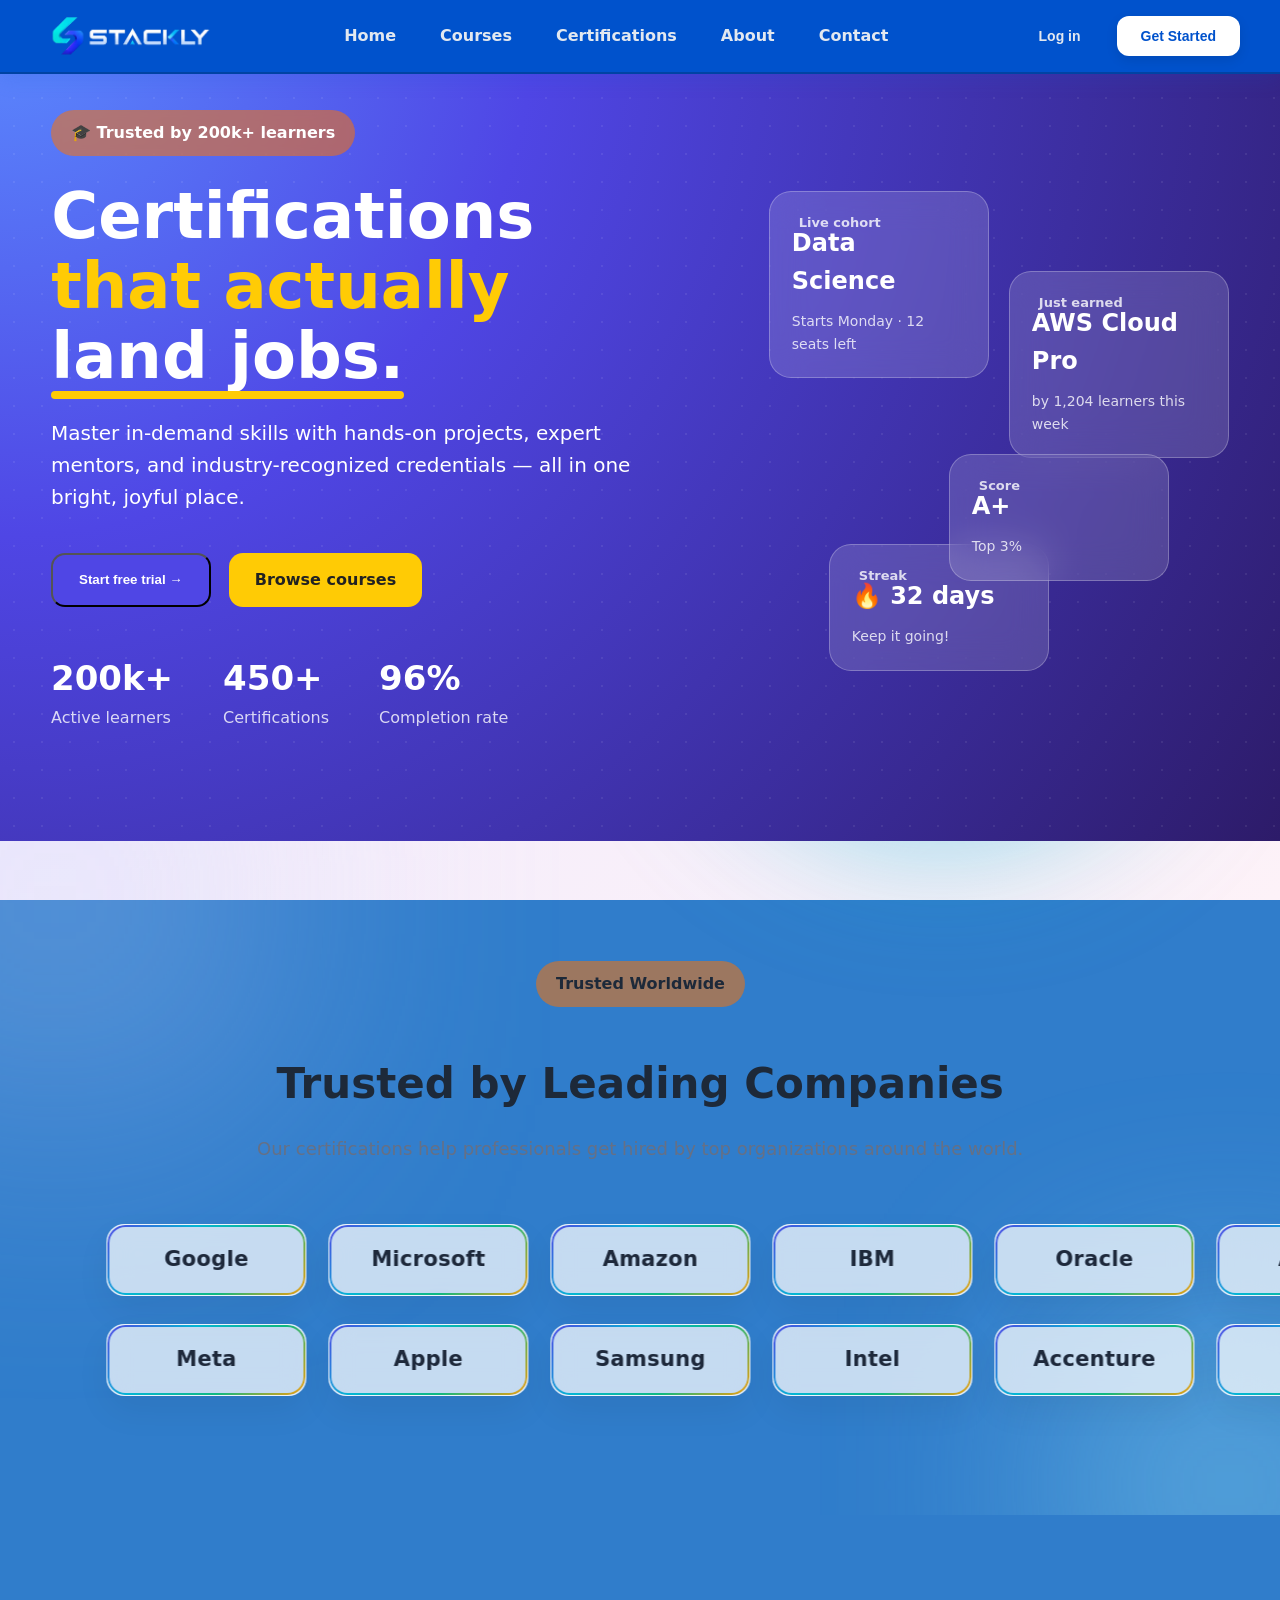
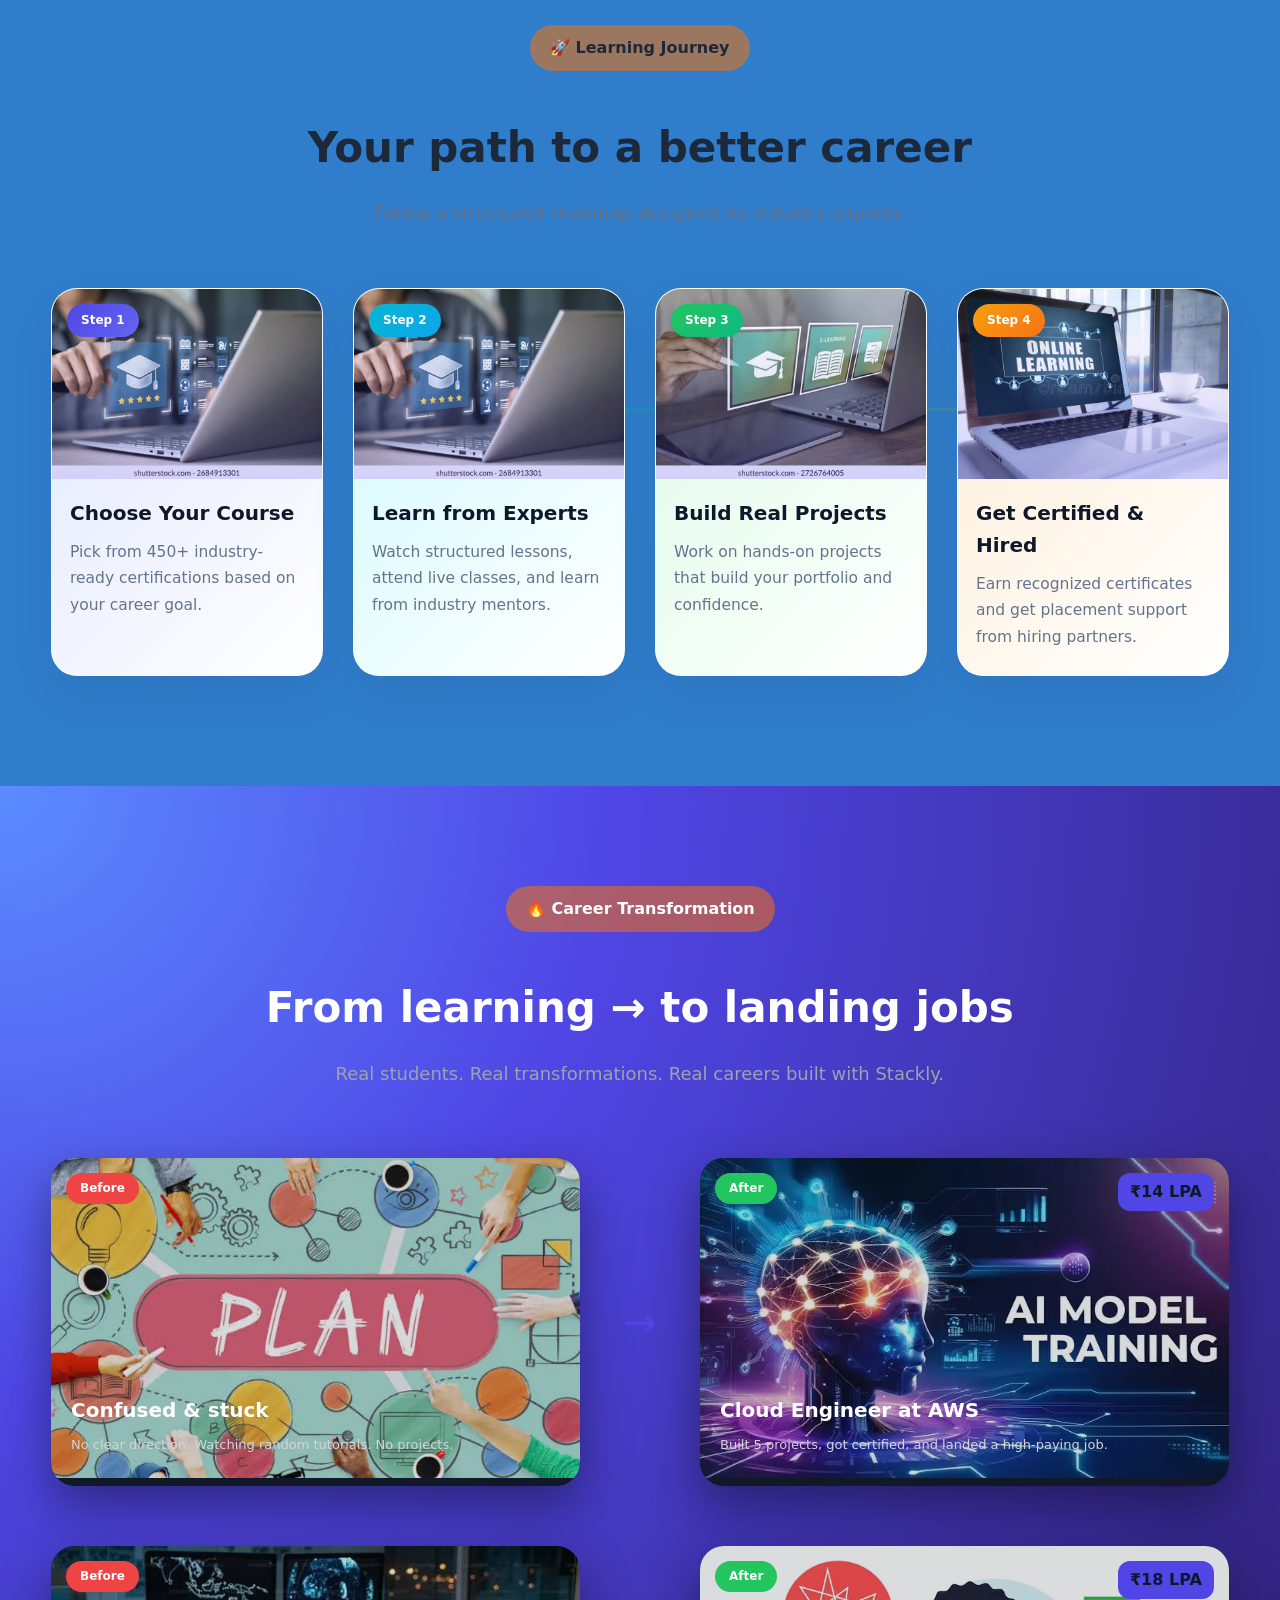
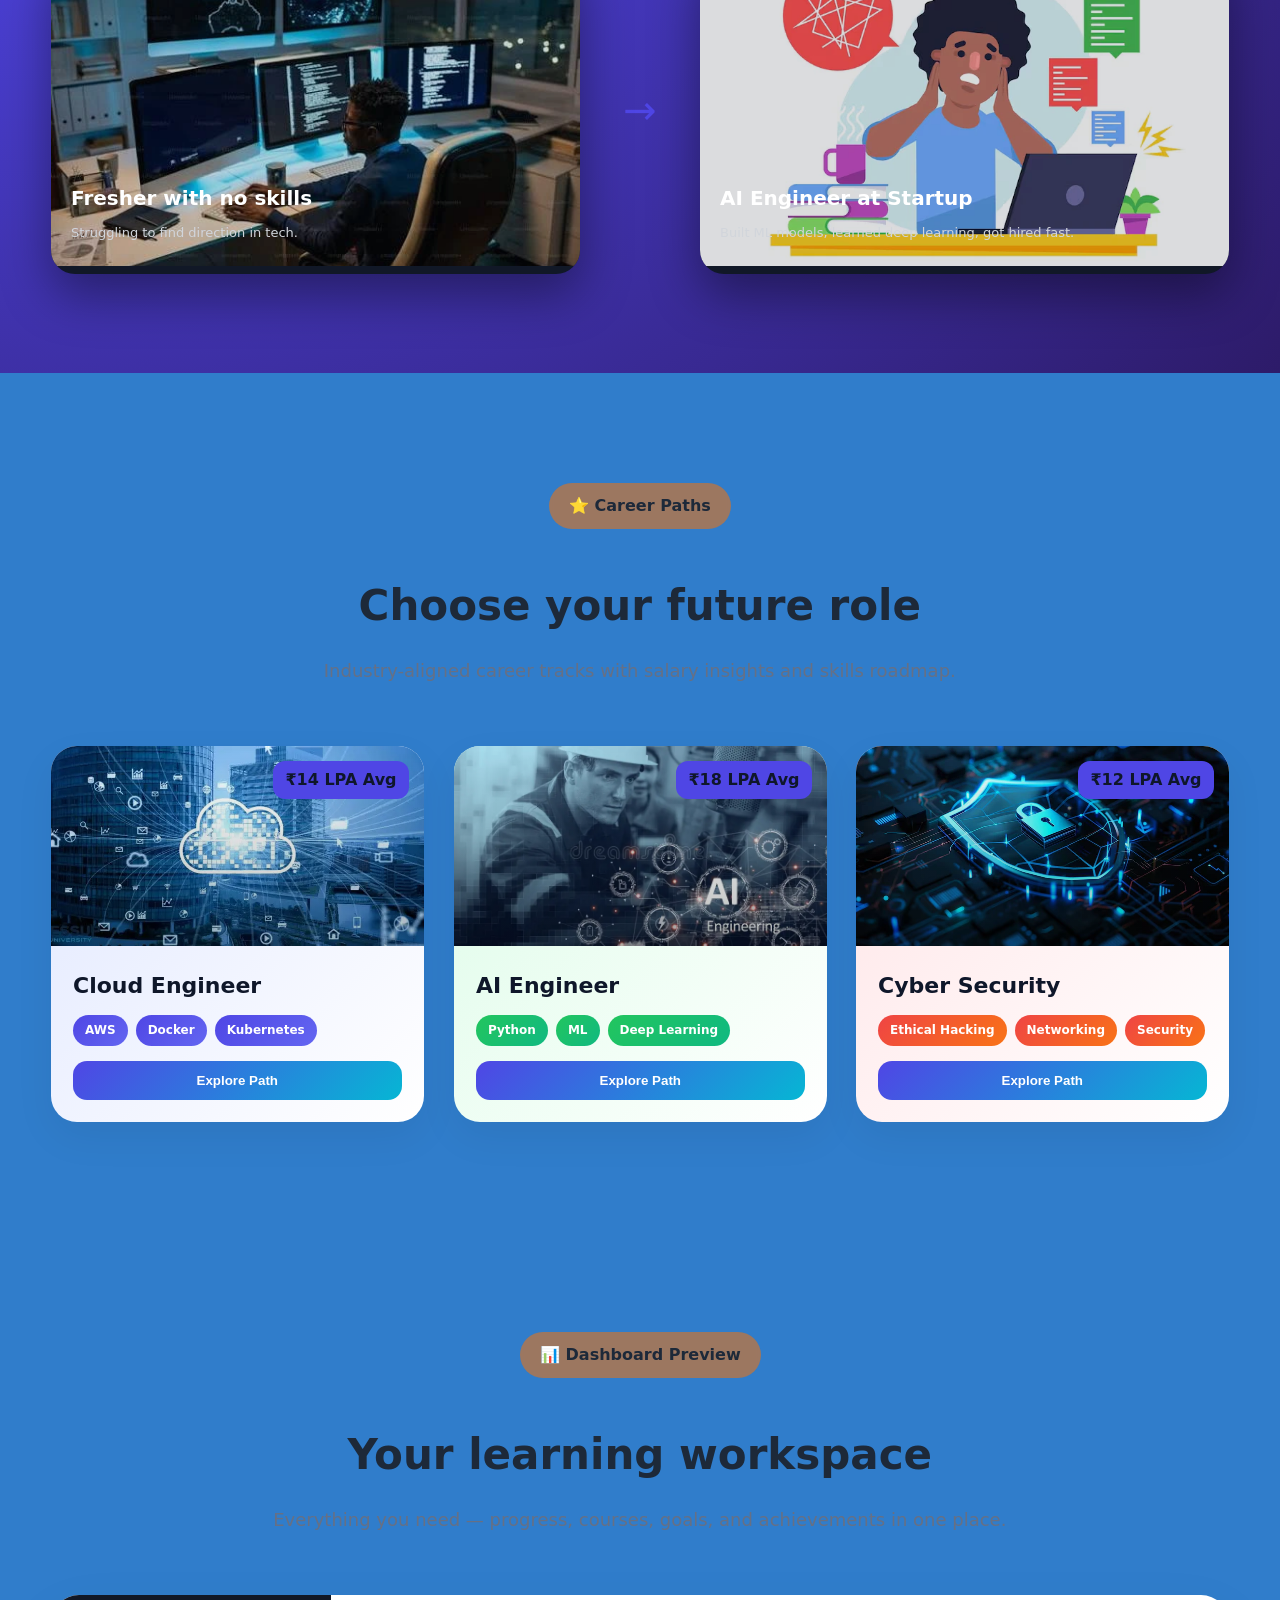
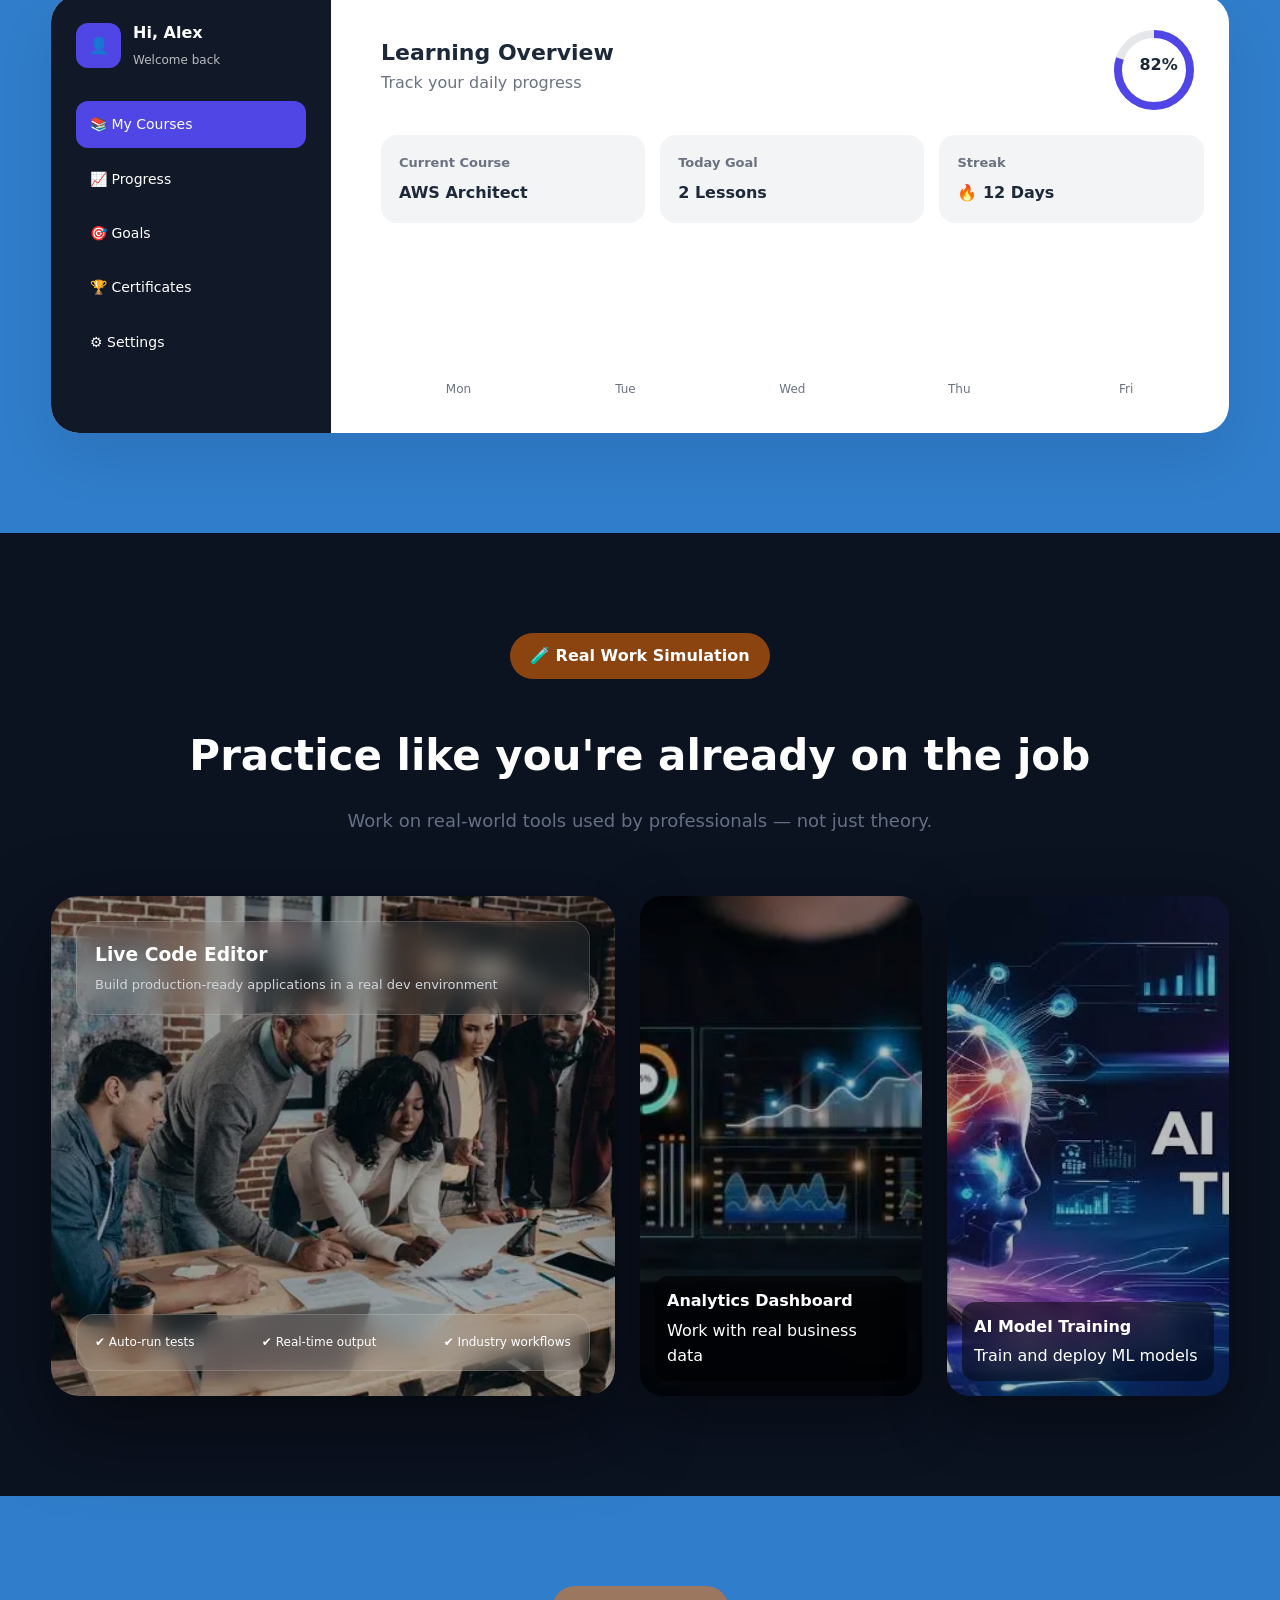
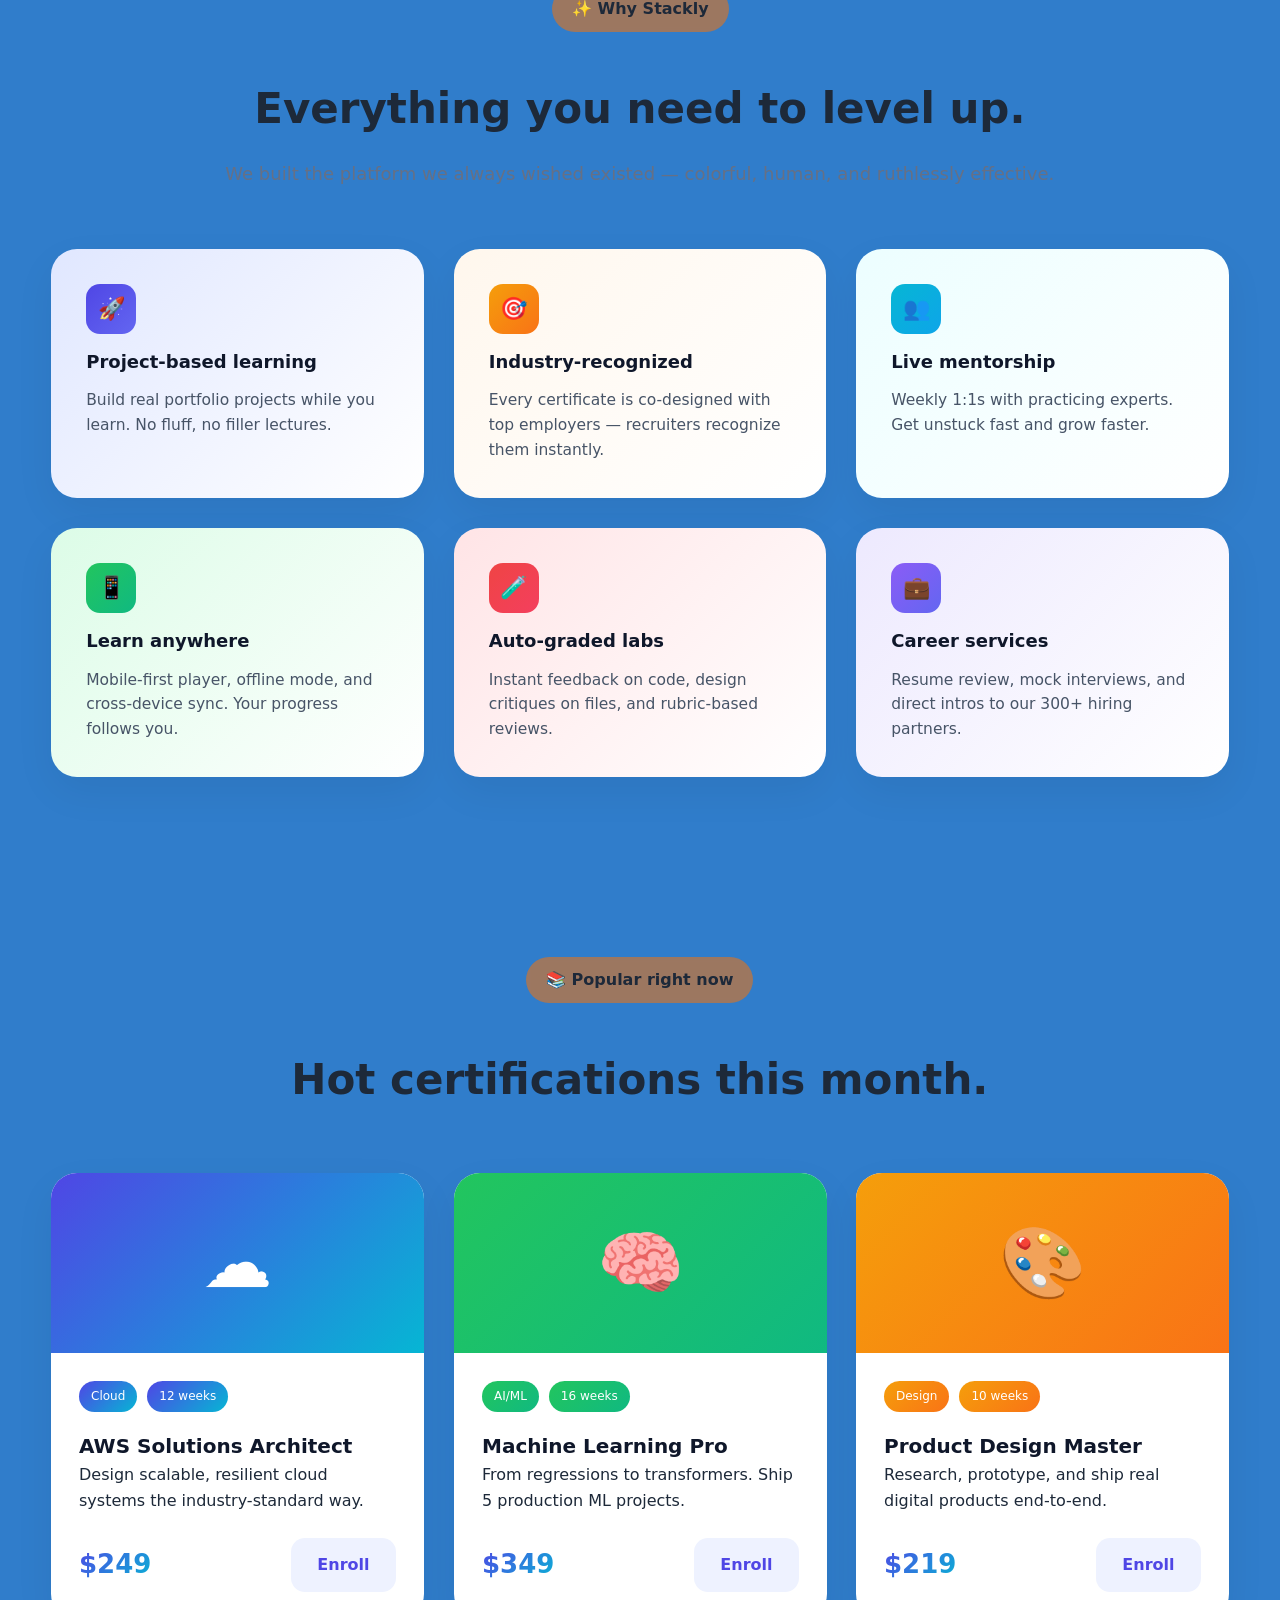
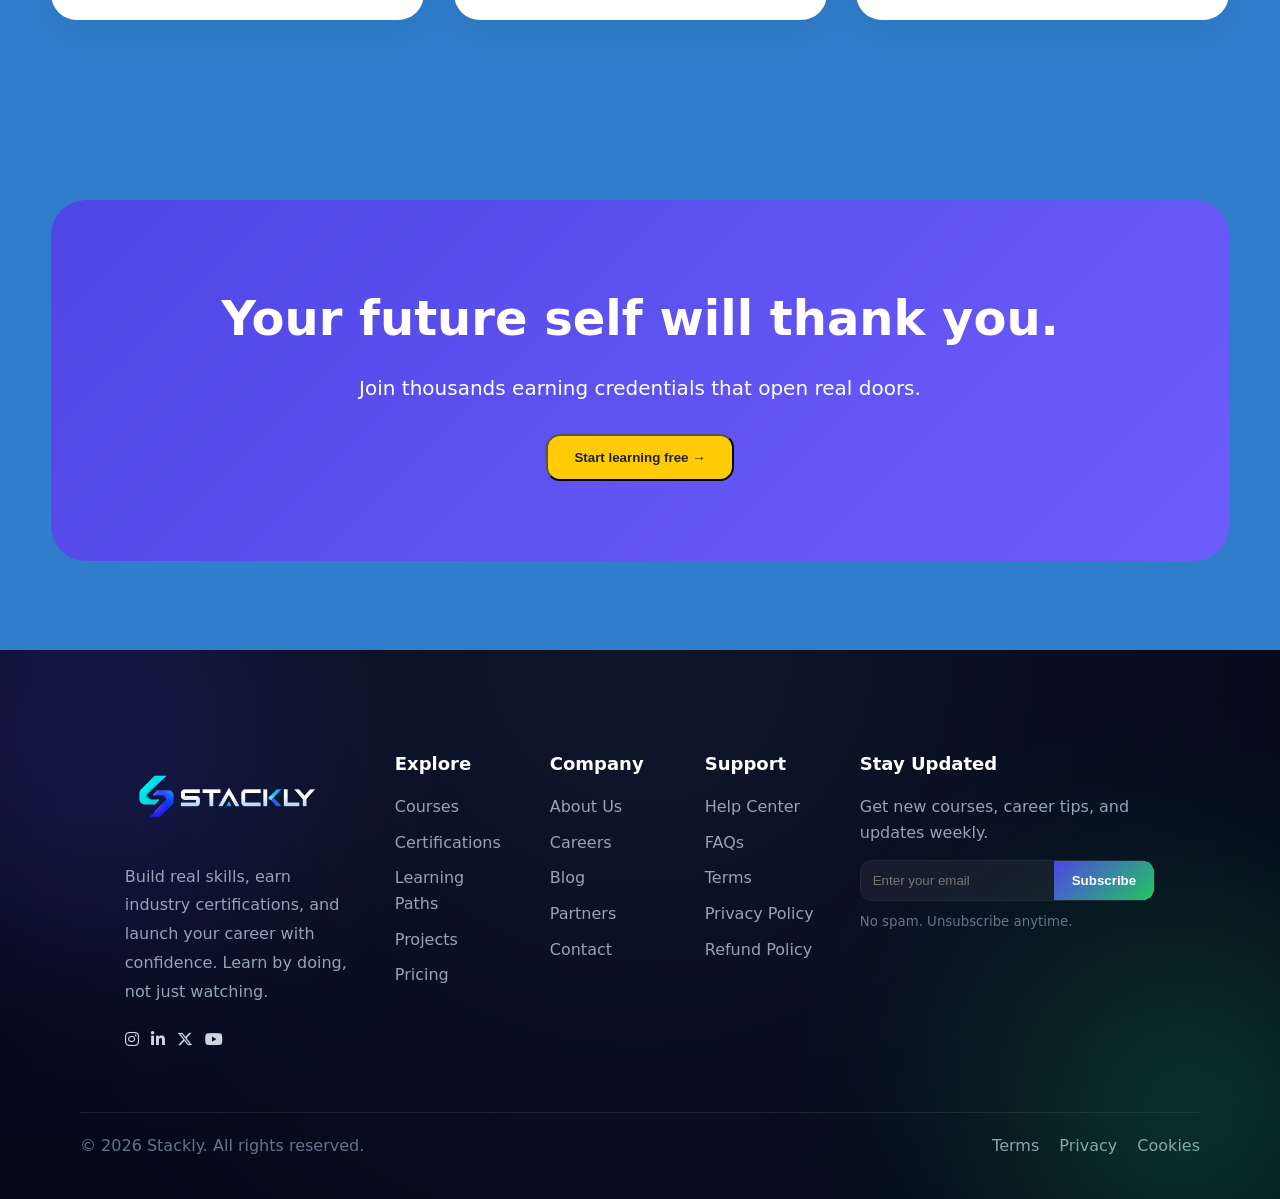
==== commit e4951033: "." ====
--- a/index.html
+++ b/index.html
@@ -40,7 +40,17 @@
             <a href="about.html">About</a>
             <a href="contact.html">Contact</a>
 
-            <div class="nav-contact-box">
+            <div class="mobile-auth">
+               <button class="mobile-btn primary" onclick="openAuth()">
+                   Get Started
+               </button>
+
+               <button class="mobile-btn ghost" onclick="openAuth()">
+                    Log In
+               </button>
+           </div>
+
+            <!-- <div class="nav-contact-box">
                 <h3 class="contact-heading">Get in Touch</h3>
                 <div class="contact-item">
                     <span class="item-label">Phone</span>
@@ -54,18 +64,22 @@
                     <span class="item-label">Location</span>
                     <span class="item-value">📍 New York, NY, USA</span>
                 </div>
-            </div>
+            </div> -->
 
         </nav>
 
         <div class="nav-cta">
-            <button class="btn btn-ghost"  onclick="openAuth()">
+
+          
+
+            <button type="button" class="btn btn-ghost"  onclick="openAuth()">
                 Log in
             </button>
 
             <button class="btn btn-primary"  onclick="openAuth()">
                 Get Started
             </button>
+
 
             <button
                 class="nav-toggle"
--- a/css/common.css
+++ b/css/common.css
@@ -125,6 +125,11 @@
 .btn-ghost {
     background: none;
     color: #e2e8f0;
+    
+}
+
+button {
+  cursor: pointer;
 }
 
 .btn-ghost:hover {
@@ -161,6 +166,10 @@
     font-size: 24px;
     cursor: pointer;
     transition: background 0.2s;
+}
+
+.mobile-auth{
+    display: none;
 }
 
 /* ===================================================
@@ -260,7 +269,7 @@
     /* ===================================================
        8. AUTH INJECTED BUTTONS (STACKED VIA ORDER IN MENU)
        =================================================== */
-    .nav-links::before {
+    /* .nav-links::before {
         content: 'Get Started';
         display: flex;
         align-items: center;
@@ -295,7 +304,35 @@
         cursor: pointer;
         box-sizing: border-box;
         order: 7;
-    }
+    } */
+
+    .mobile-auth {
+    display: flex;
+    flex-direction: column;
+    gap: 12px;
+    margin-top: 20px;
+    width: 100%;
+}
+
+.mobile-btn {
+    width: 100%;
+    padding: 12px;
+    border-radius: 10px;
+    font-weight: 700;
+    cursor: pointer;
+}
+
+.mobile-btn.primary {
+    background: #fff;
+    color: #0052cc;
+    border: none;
+}
+
+.mobile-btn.ghost {
+    background: transparent;
+    border: 2px solid #fff;
+    color: #fff;
+}
 
     /* ===================================================
        9. RESPONSIVE CONTACT PANEL & HEADING LAYOUT
--- a/auth/auth.css
+++ b/auth/auth.css
@@ -1,265 +1,349 @@
-/* General Layout & Background Setup */
+/* ===================================================
+   1. GLOBAL RESETS & THEME VARIABLES
+   =================================================== */
 body {
   margin: 0;
   padding: 0;
-  background-color: #0b1528;
   font-family: system-ui, -apple-system, BlinkMacSystemFont, 'Segoe UI', Roboto, sans-serif;
-}
-
-/* Modal Wrapper */
+  background-color: #307dcb;
+}
+
+/* ===================================================
+   2. MODAL BACKDROP & CONTAINER (BLUE-SHADED THEME)
+   =================================================== */
 .auth-modal {
-  display: flex;
+  position: fixed;
+  top: 0;
+  left: 0;
+  width: 100vw;
+  height: 100vh;
+  /* Premium Deep Blue/Navy Shade Backdrop Mask */
+  background: rgba(10, 25, 47, 0.75);
+  display: flex;
+  align-items: center;
   justify-content: center;
-  align-items: center;
-  min-height: 100vh;
-  background: radial-gradient(circle at center, #1a365d 0%, #0a1120 100%);
-  padding: 20px;
+  z-index: 2000;
+  opacity: 1;
+  backdrop-filter: blur(4px);
+  transition: opacity 0.25s ease;
+}
+
+.auth-modal.hidden {
+  opacity: 0;
+  pointer-events: none;
+  display: none;
+}
+
+/* Modern Card Layout Box Container */
+.auth-box {
+  background: #8eadf2;
+  width: 100%;
+  max-width: 440px;
+  border-radius: 20px;
+  box-shadow: 0 25px 50px -12px rgba(10, 25, 47, 0.3);
+  padding: 40px;
+  position: relative;
   box-sizing: border-box;
-}
-
-/* Hidden Utility class preserved for your JS */
-.auth-modal.hidden {
-  display: none !important;
-}
-
-/* Glassmorphic Blue container box */
-.auth-box {
-  background: rgba(15, 23, 42, 0.85);
-  border: 1px solid rgba(59, 130, 246, 0.2);
-  border-top: 4px solid #2563eb;
-  border-radius: 16px;
-  padding: 32px;
-  width: 100%;
-  max-width: 420px;
-  box-shadow: 0 20px 40px rgba(0, 0, 0, 0.4), 0 0 25px rgba(37, 99, 235, 0.15);
-  position: relative;
-  color: #f1f5f9;
-  box-sizing: border-box;
-}
-
-/* Close button style */
+  text-align: left;
+}
+
+/* Close Window Button Cross Icon */
 .auth-close {
   position: absolute;
-  top: 16px;
+  top: 20px;
   right: 20px;
+  background: #f1f5f9;
+  border: none;
+  width: 32px;
+  height: 32px;
+  border-radius: 50%;
+  color: #64748b;
+  font-size: 18px;
+  font-weight: bold;
+  cursor: pointer;
+  display: flex;
+  align-items: center;
+  justify-content: center;
+  transition: all 0.2s;
+  z-index: 10;
+}
+
+.auth-close:hover {
+  background: #e2e8f0;
+  color: #0f172a;
+}
+
+/* ===================================================
+   3. TAB SWITCH CONTROLS (SEGMENTED BLUE ACCENTS)
+   =================================================== */
+.auth-tabs {
+  display: flex;
+  background: #f1f5f9;
+  padding: 6px;
+  border-radius: 12px;
+  margin-bottom: 28px;
+}
+
+.tab {
+  flex: 1;
+  border: none;
   background: none;
-  border: none;
-  color: #94a3b8;
+  padding: 10px;
+  font-weight: 700;
+  font-size: 14px;
+  color: #64748b;
+  border-radius: 8px;
+  cursor: pointer;
+  transition: all 0.2s;
+}
+
+.tab.active {
+  background: #ffffff;
+  color: #0052cc; /* Core theme bright blue */
+  box-shadow: 0 4px 10px rgba(0, 82, 204, 0.08);
+}
+
+/* Form block visibility controls */
+.auth-form {
+  display: none;
+}
+
+.auth-form.active {
+  display: block;
+}
+
+.auth-form h2 {
   font-size: 24px;
-  cursor: pointer;
-  transition: color 0.2s ease;
-}
-
-.auth-close:hover {
-  color: #ef4444;
-}
-
-/* Navigation Form Tabs */
-.auth-tabs {
-  display: flex;
-  gap: 10px;
-  margin-bottom: 24px;
-  border-bottom: 1px solid rgba(255, 255, 255, 0.1);
-  padding-bottom: 8px;
-}
-
-.auth-tabs .tab {
-  background: none;
-  border: none;
-  color: #94a3b8;
-  font-size: 16px;
-  font-weight: 500;
-  padding: 8px 16px;
-  cursor: pointer;
-  transition: all 0.2s ease;
-}
-
-.auth-tabs .tab.active {
-  color: #3b82f6;
-  font-weight: 600;
-  border-bottom: 2px solid #3b82f6;
-}
-
-/* Core Form Configuration */
-.auth-form {
-  display: none; /* Controlled via your existing JS */
-  flex-direction: column;
-  gap: 16px;
-}
-
-.auth-form.active {
-  display: flex;
-}
-
-.auth-form h2 {
-  margin: 0 0 4px 0;
-  font-size: 24px;
-  font-weight: 600;
-  color: #ffffff;
-}
-
-/* Modern Input and Selector fields */
+  font-weight: 800;
+  color: #0f172a;
+  margin: 0 0 20px 0;
+}
+
+/* ===================================================
+   4. INPUT CONTROLS & FORM WRAPPERS
+   =================================================== */
 .auth-form input[type="text"],
 .auth-form input[type="email"],
 .auth-form input[type="password"],
 .auth-form select {
   width: 100%;
-  padding: 12px;
-  background: rgba(30, 41, 59, 0.7);
-  border: 1px solid rgba(59, 130, 246, 0.3);
-  border-radius: 8px;
-  color: #ffffff;
-  font-size: 14px;
+  padding: 12px 16px;
+  margin-bottom: 16px;
+  border: 2px solid #e2e8f0;
+  background: #f8fafc;
+  border-radius: 12px;
+  font-size: 15px;
+  color: #0f172a;
   outline: none;
   box-sizing: border-box;
-  transition: border-color 0.2s ease, box-shadow 0.2s ease;
+  transition: all 0.2s;
 }
 
 .auth-form input:focus,
 .auth-form select:focus {
-  border-color: #3b82f6;
-  box-shadow: 0 0 0 2px rgba(59, 130, 246, 0.2);
-}
-
-/* Custom Dropdown options wrapper */
-.auth-form select option {
-  background: #0f172a;
-  color: #ffffff;
-}
-
-/* Password Layout with the Eye Toggle inside */
+  border-color: #0052cc;
+  background: #ffffff;
+  box-shadow: 0 0 0 4px rgba(0, 82, 204, 0.1);
+}
+
+/* Password field with absolute eye positioning */
 .password-field {
   position: relative;
   width: 100%;
 }
 
 .password-field input {
-  padding-right: 40px !important;
+  padding-right: 44px !important; /* Make room so text never goes under eye */
 }
 
 .password-field .eye {
   position: absolute;
-  right: 12px;
-  top: 50%;
+  right: 16px;
+  top: 38%;
   transform: translateY(-50%);
-  cursor: pointer;
   color: #94a3b8;
+  cursor: pointer;
+  font-size: 16px;
   user-select: none;
-  transition: color 0.2s ease;
+  transition: color 0.2s;
 }
 
 .password-field .eye:hover {
-  color: #3b82f6;
-}
-
-/* Alert Warnings/Hints */
+  color: #475569;
+}
+
+/* Password Hint Error Spaces */
 .password-hint {
   font-size: 13px;
   color: #ef4444;
-}
-
-/* Row elements (Remember Me / Forgot password link) */
+  margin-top: -8px;
+  margin-bottom: 12px;
+  min-height: 18px;
+}
+
+/* ===================================================
+   5. REMEMBER ME / FORGOT ROWS & SOCIAL OVERLAYS
+   =================================================== */
 .row {
   display: flex;
   justify-content: space-between;
   align-items: center;
   font-size: 14px;
+  margin-bottom: 24px;
 }
 
 .remember-label {
   display: flex;
   align-items: center;
-  gap: 6px;
+  gap: 8px;
+  cursor: pointer;
+  color: #475569;
+  font-weight: 500;
+}
+
+.remember-label input {
+  width: 16px;
+  height: 16px;
+  accent-color: #0052cc;
+  margin: 0;
+}
+
+.row a {
+  color: #0052cc;
+  font-weight: 600;
+  text-decoration: none;
+}
+
+.row a:hover {
+  text-decoration: underline;
+}
+
+/* Primary Action Authentication Button */
+.btn-auth {
+  width: 100%;
+  padding: 14px;
+  background: #0052cc; /* Bright Courses Theme Blue */
+  border: none;
+  border-radius: 12px;
+  color: #ffffff;
+  font-weight: 700;
+  font-size: 16px;
+  cursor: pointer;
+  box-shadow: 0 4px 12px rgba(0, 82, 204, 0.2);
+  transition: all 0.2s ease;
+}
+
+.btn-auth:hover {
+  background: #0043a4;
+  transform: translateY(-1px);
+  box-shadow: 0 6px 16px rgba(0, 82, 204, 0.3);
+}
+
+/* Modern OR Swapped Split Divider Line */
+.divider {
+  display: flex;
+  align-items: center;
+  text-align: center;
+  margin: 20px 0;
   color: #94a3b8;
-  cursor: pointer;
-}
-
-.remember-label input[type="checkbox"] {
-  accent-color: #2563eb;
-  cursor: pointer;
-}
-
-.row a {
-  color: #3b82f6;
-  text-decoration: none;
-  font-weight: 500;
-  transition: color 0.2s ease;
-}
-
-.row a:hover {
-  color: #60a5fa;
-  text-decoration: underline;
-}
-
-/* Premium Primary Button Styling */
-.btn-auth {
-  width: 100%;
-  padding: 12px;
-  background: #2563eb;
-  color: #ffffff;
-  border: none;
-  border-radius: 8px;
-  font-size: 16px;
-  font-weight: 600;
-  cursor: pointer;
-  transition: background 0.2s ease, transform 0.1s ease;
-  box-shadow: 0 4px 12px rgba(37, 99, 235, 0.3);
-}
-
-.btn-auth:hover {
-  background: #1d4ed8;
-}
-
-.btn-auth:active {
-  transform: scale(0.98);
-}
-
-/* Elegant Text Divider Styles */
-.divider {
-  display: flex;
-  align-items: center;
-  text-align: center;
-  color: #64748b;
   font-size: 12px;
   font-weight: 600;
-  margin: 8px 0;
-}
-
-.divider::before,
+  letter-spacing: 0.05em;
+}
+
+.divider::before, 
 .divider::after {
   content: '';
   flex: 1;
-  height: 1px;
-  background: rgba(255, 255, 255, 0.1);
-}
-
-.divider::before {
-  margin-right: 10px;
-}
-
-.divider::after {
-  margin-left: 10px;
-}
-
-/* Social Google Button Styling */
+  border-bottom: 1px solid #e2e8f0;
+}
+
+.divider::before { margin-right: 12px; }
+.divider::after { margin-left: 12px; }
+
+/* Elegant White Google Button Row */
 .google-btn {
   width: 100%;
-  padding: 11px;
-  background: transparent;
-  color: #ffffff;
-  border: 1px solid rgba(255, 255, 255, 0.2);
-  border-radius: 8px;
-  font-size: 14px;
-  font-weight: 500;
-  cursor: pointer;
   display: flex;
   align-items: center;
   justify-content: center;
-  gap: 8px;
-  transition: background 0.2s ease, border-color 0.2s ease;
+  gap: 10px;
+  padding: 12px;
+  background: #ffffff;
+  border: 2px solid #e2e8f0;
+  border-radius: 12px;
+  font-weight: 600;
+  font-size: 15px;
+  color: #334155;
+  cursor: pointer;
+  transition: all 0.2s;
 }
 
 .google-btn:hover {
-  background: rgba(255, 255, 255, 0.05);
-  border-color: rgba(255, 255, 255, 0.4);
+  background: #f8fafc;
+  border-color: #cbd5e1;
+}
+
+/* ===================================================
+   6. RESPONSIVE OPTIMIZATION: FULL-HEIGHT MOBILE
+   =================================================== */
+@media (max-width: 480px) {
+  /* Forces card block to perfectly adapt to full viewport device size specs */
+  .auth-box {
+    max-width: 90vw;
+    height: 80vh;
+    border-radius: 10px;
+    padding: 70px 24px 30px 24px;
+    display: flex;
+    flex-direction: column;
+    justify-content: flex-start;
+    overflow-y: auto;
+  }
+
+  .auth-close {
+    top: 16px;
+    right: 16px;
+  }
+
+  /* Structural font reduction algorithms preventing any scrolling compression break points */
+  .auth-form h2 {
+    font-size: 21px;
+    margin-bottom: 16px;
+  }
+
+  .auth-form input[type="text"],
+  .auth-form input[type="email"],
+  .auth-form input[type="password"],
+  .auth-form select {
+    padding: 10px 14px;
+    font-size: 14px;
+    margin-bottom: 12px;
+  }
+
+  .password-field .eye {
+    font-size: 15px;
+  }
+
+  .auth-tabs {
+    margin-bottom: 20px;
+  }
+
+  .row {
+    font-size: 13px;
+    margin-bottom: 20px;
+  }
+
+  .btn-auth {
+    padding: 12px;
+    font-size: 15px;
+  }
+
+  .divider {
+    margin: 14px 0;
+  }
+
+  .google-btn {
+    padding: 11px;
+    font-size: 14px;
+  }
 }
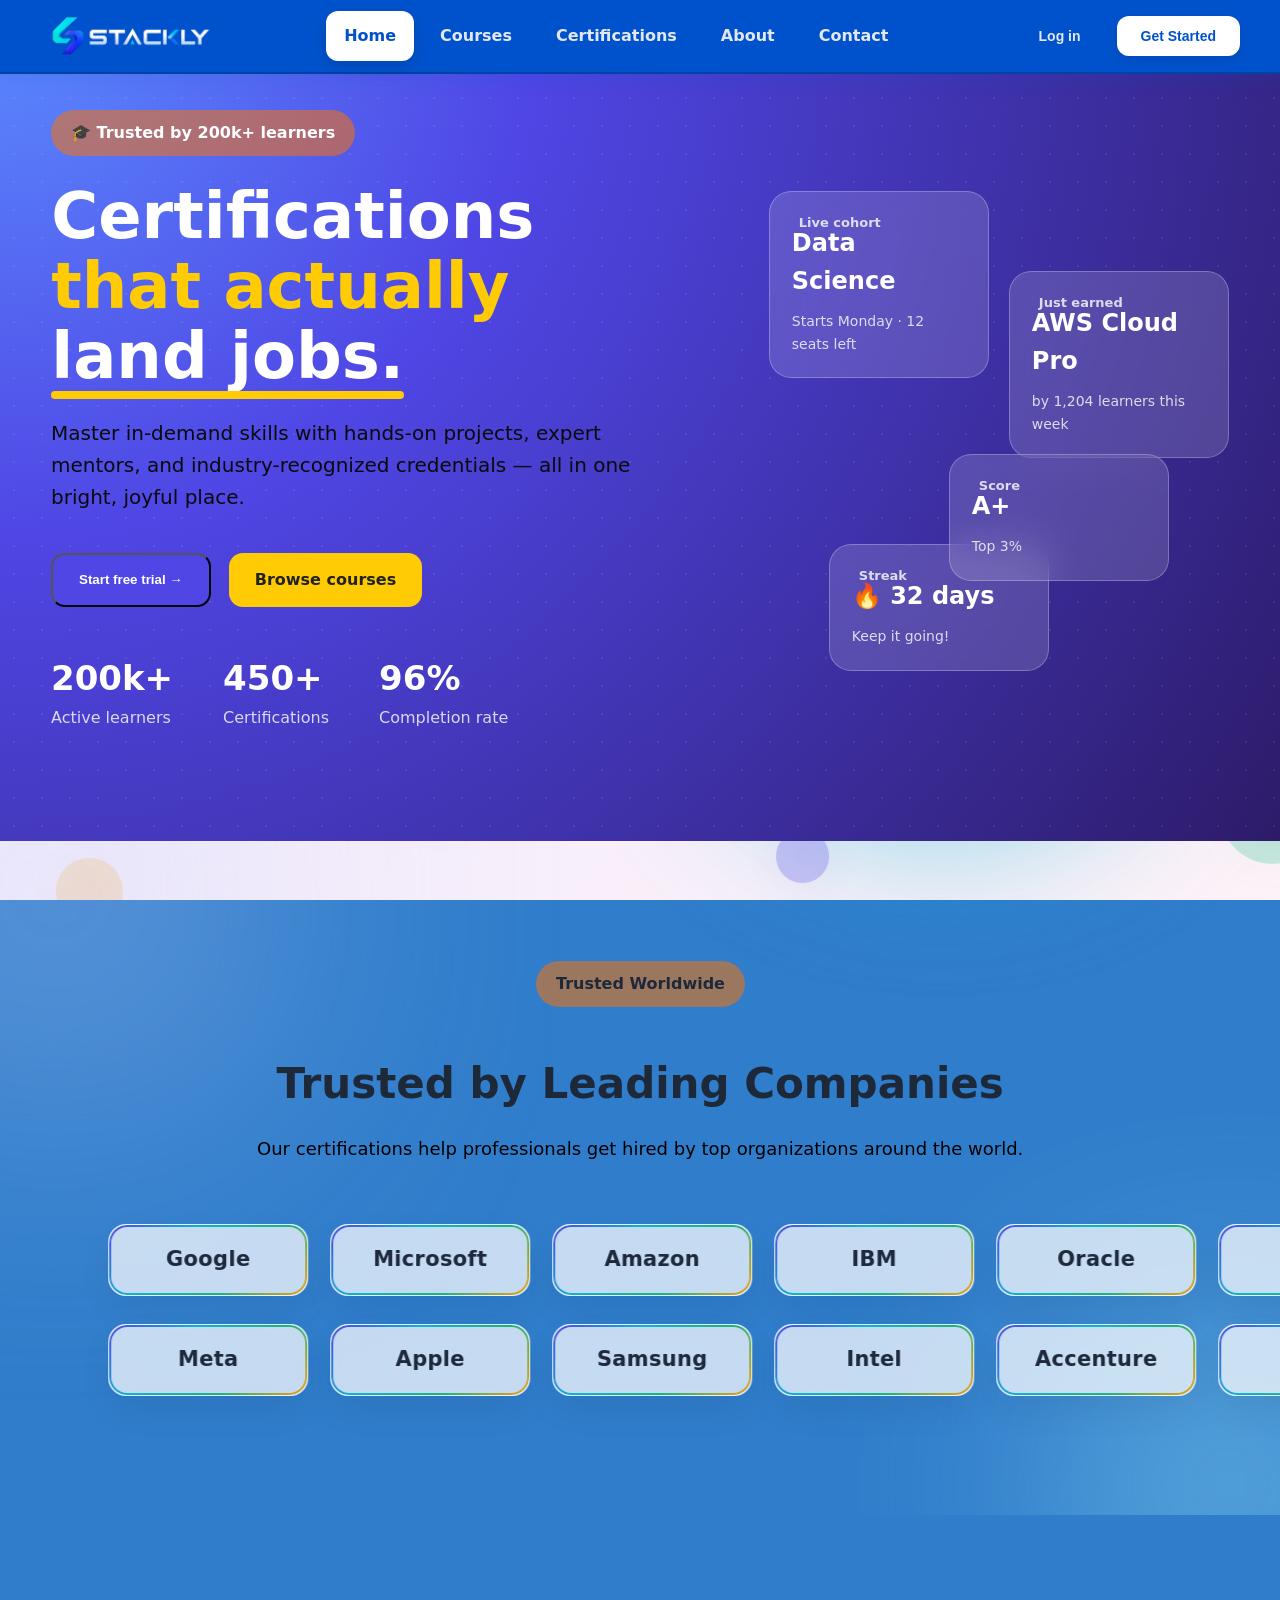
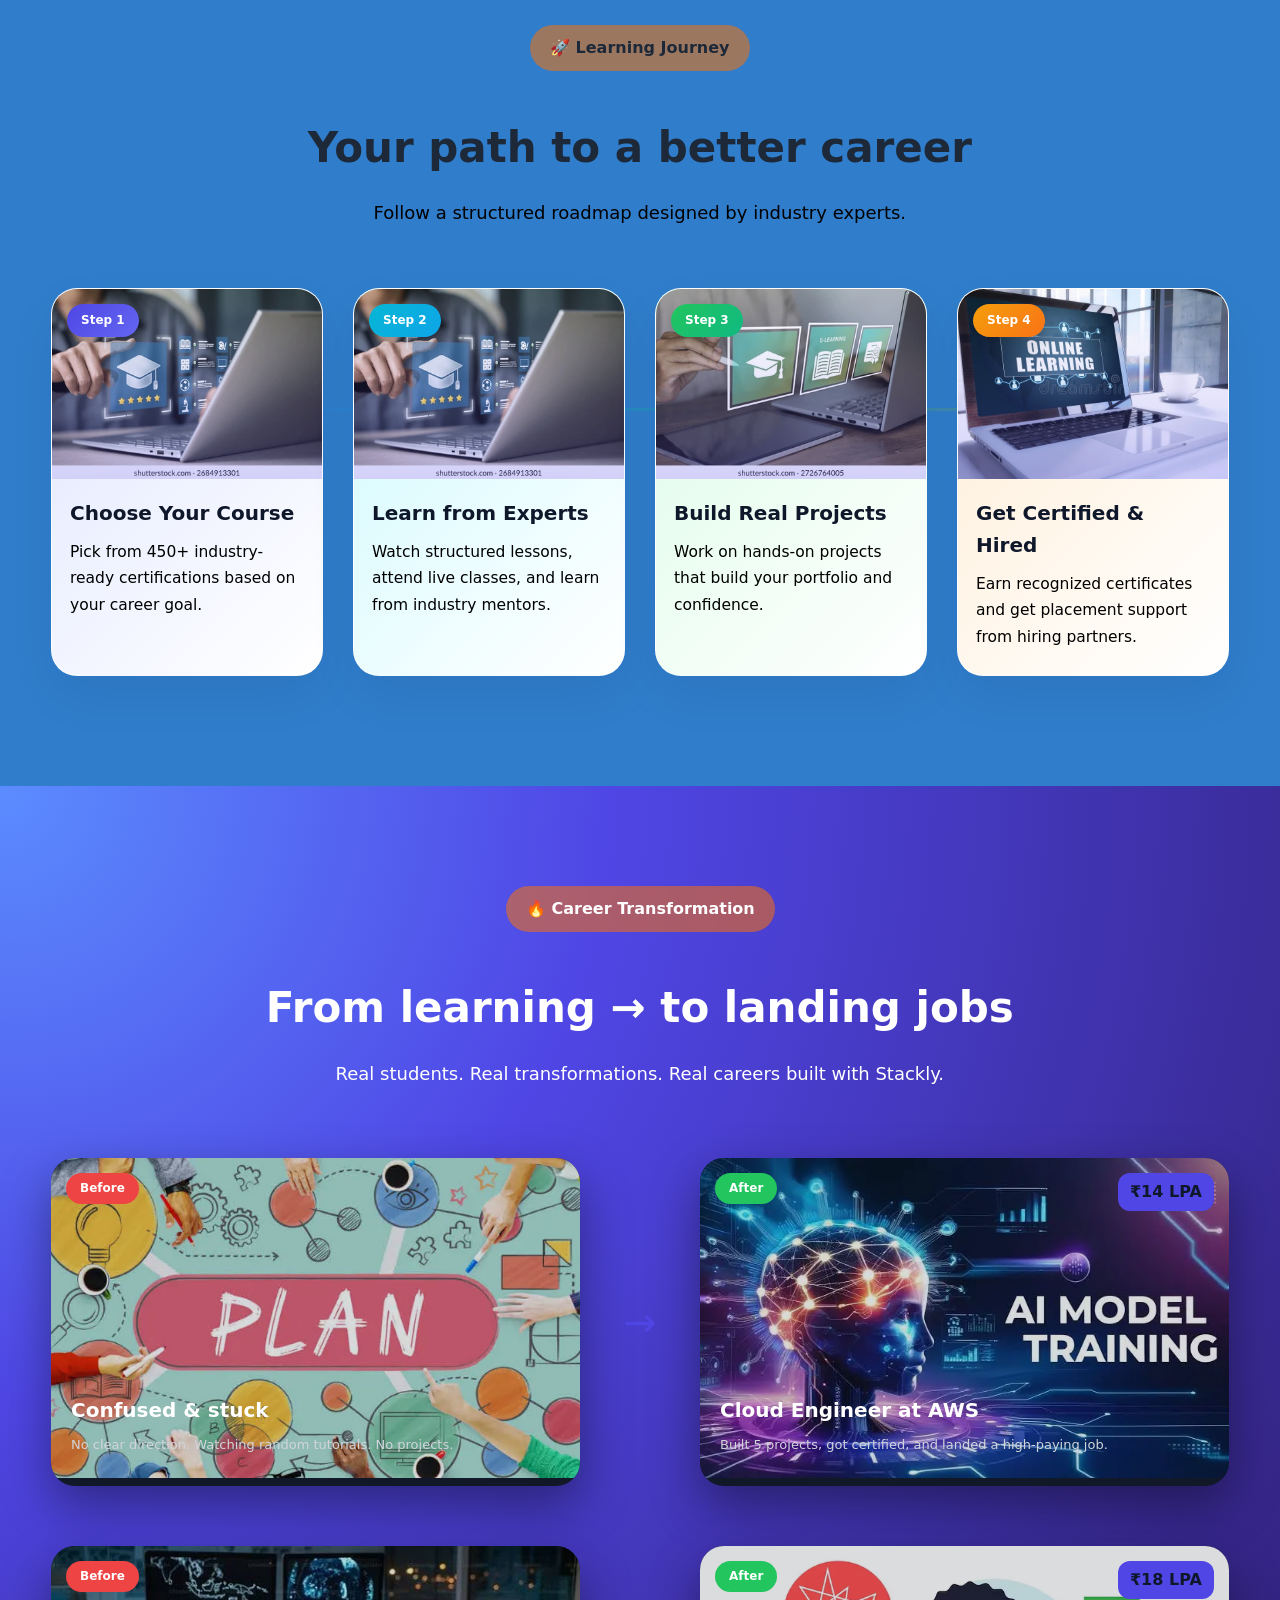
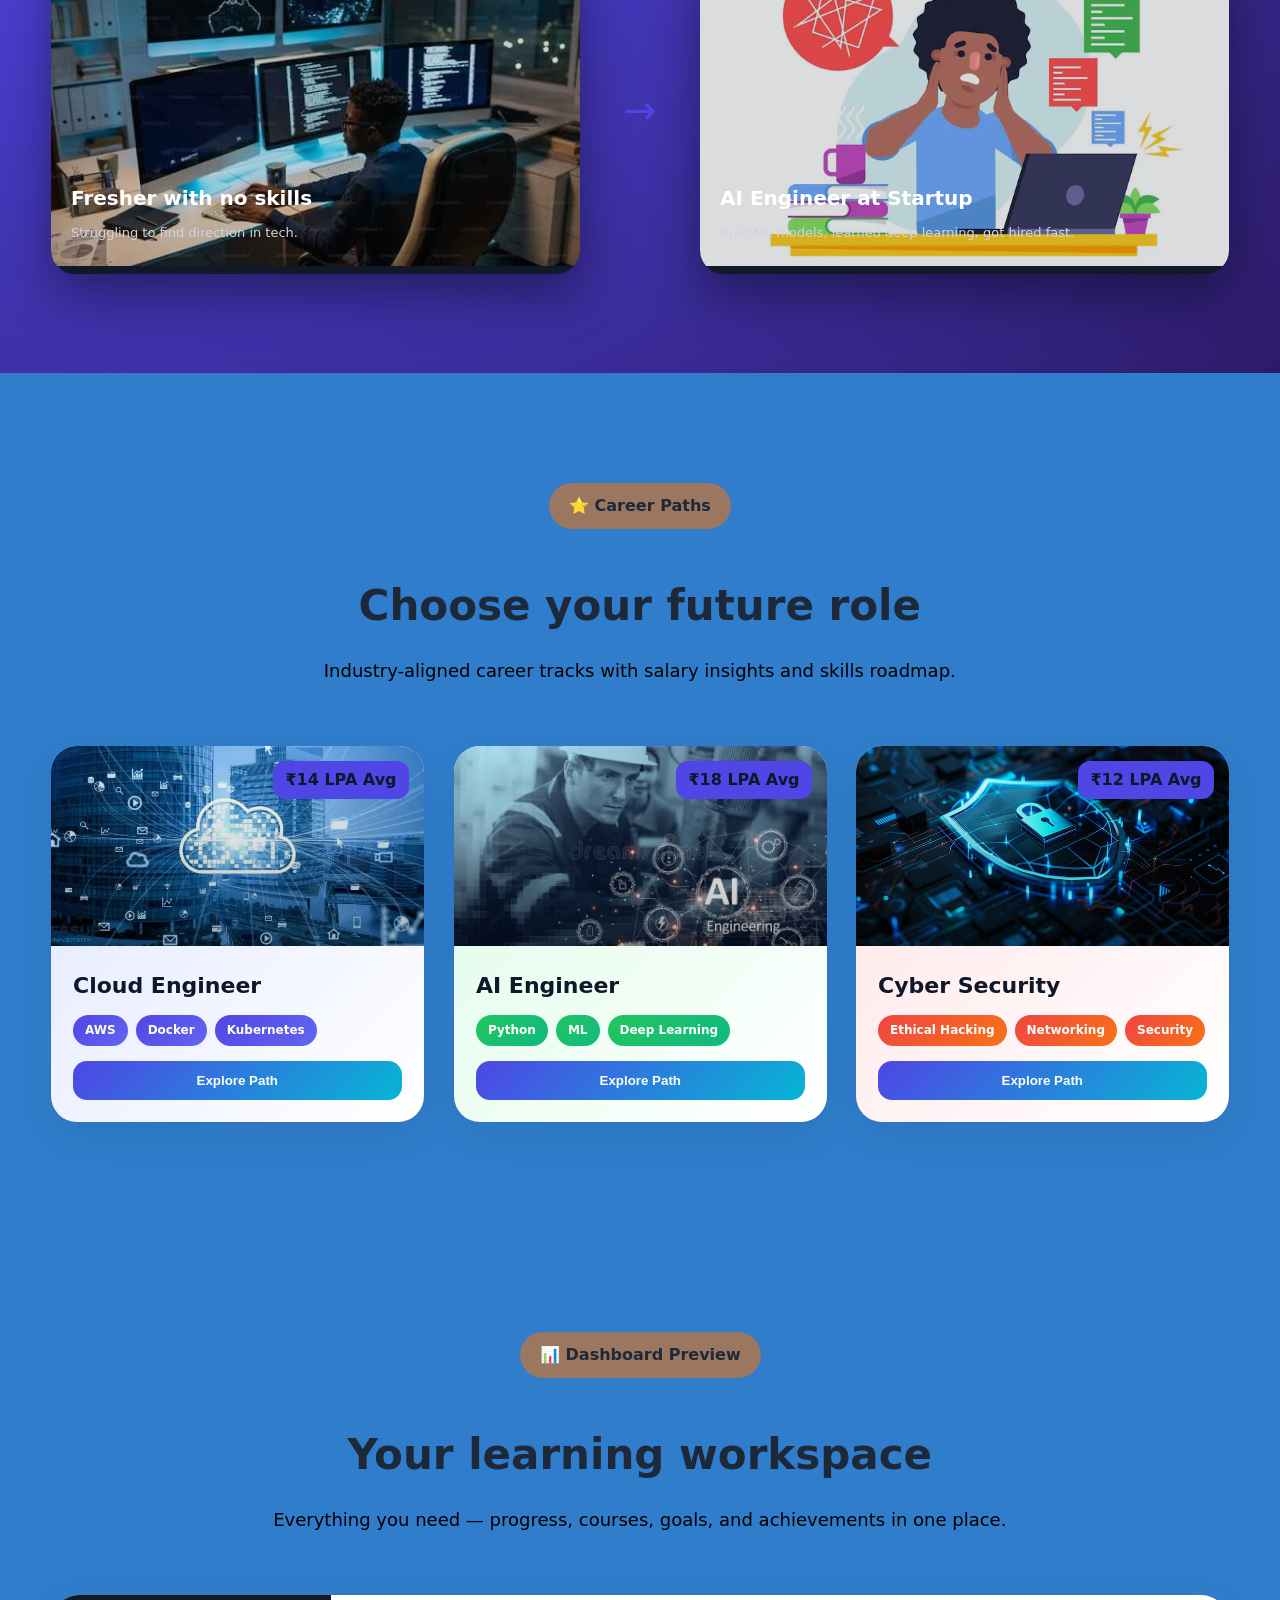
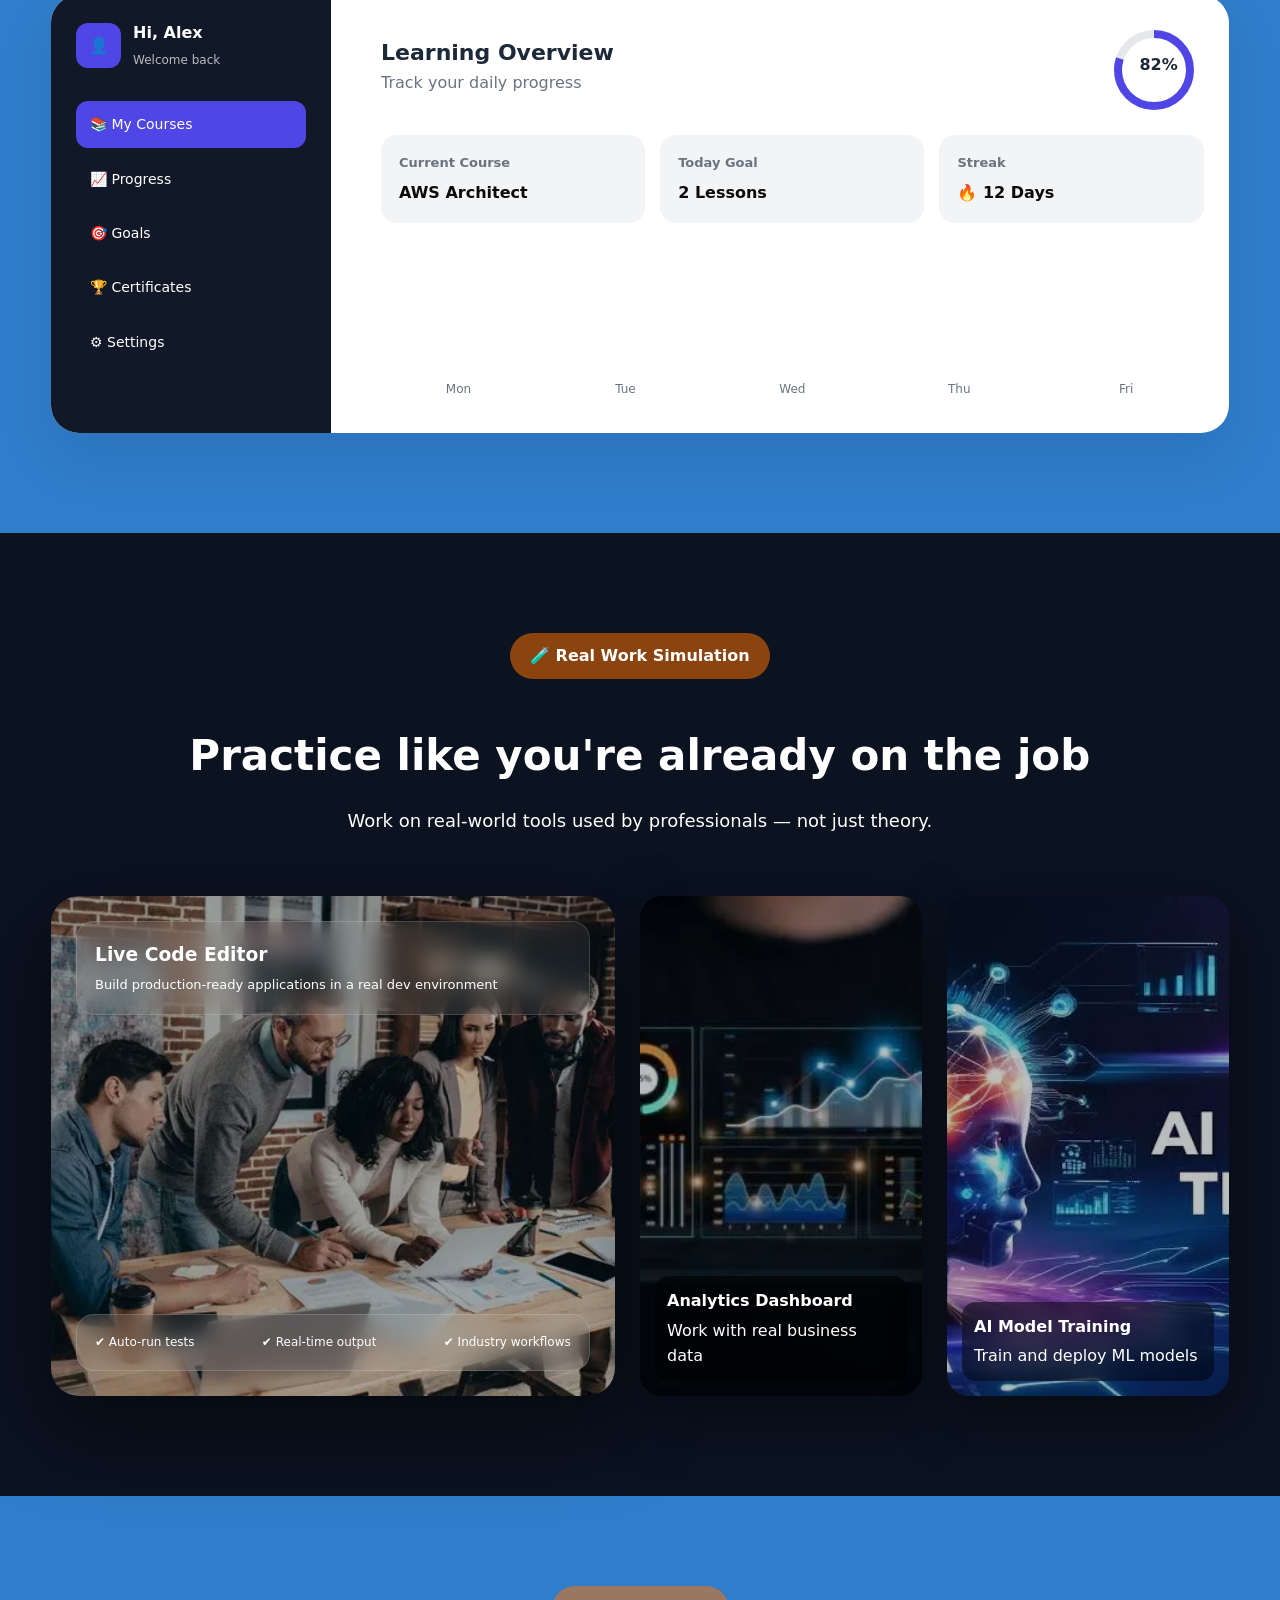
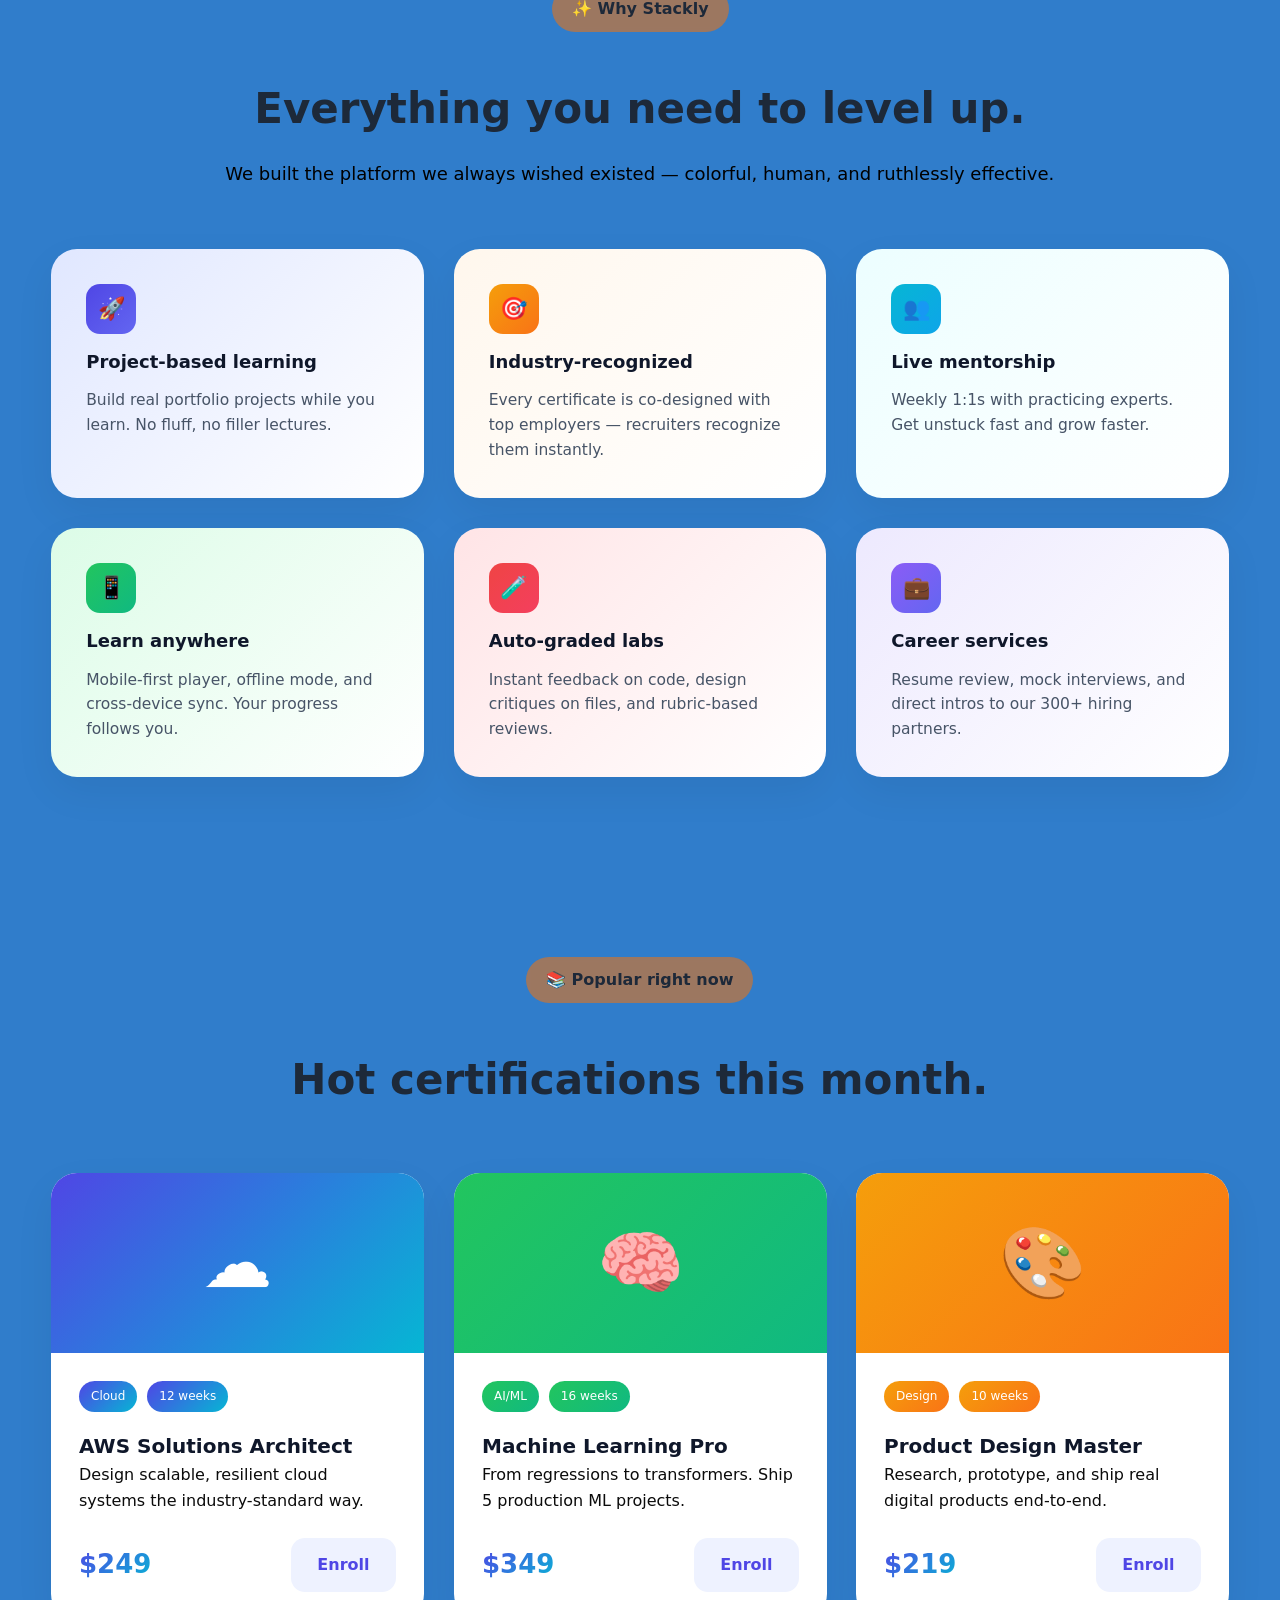
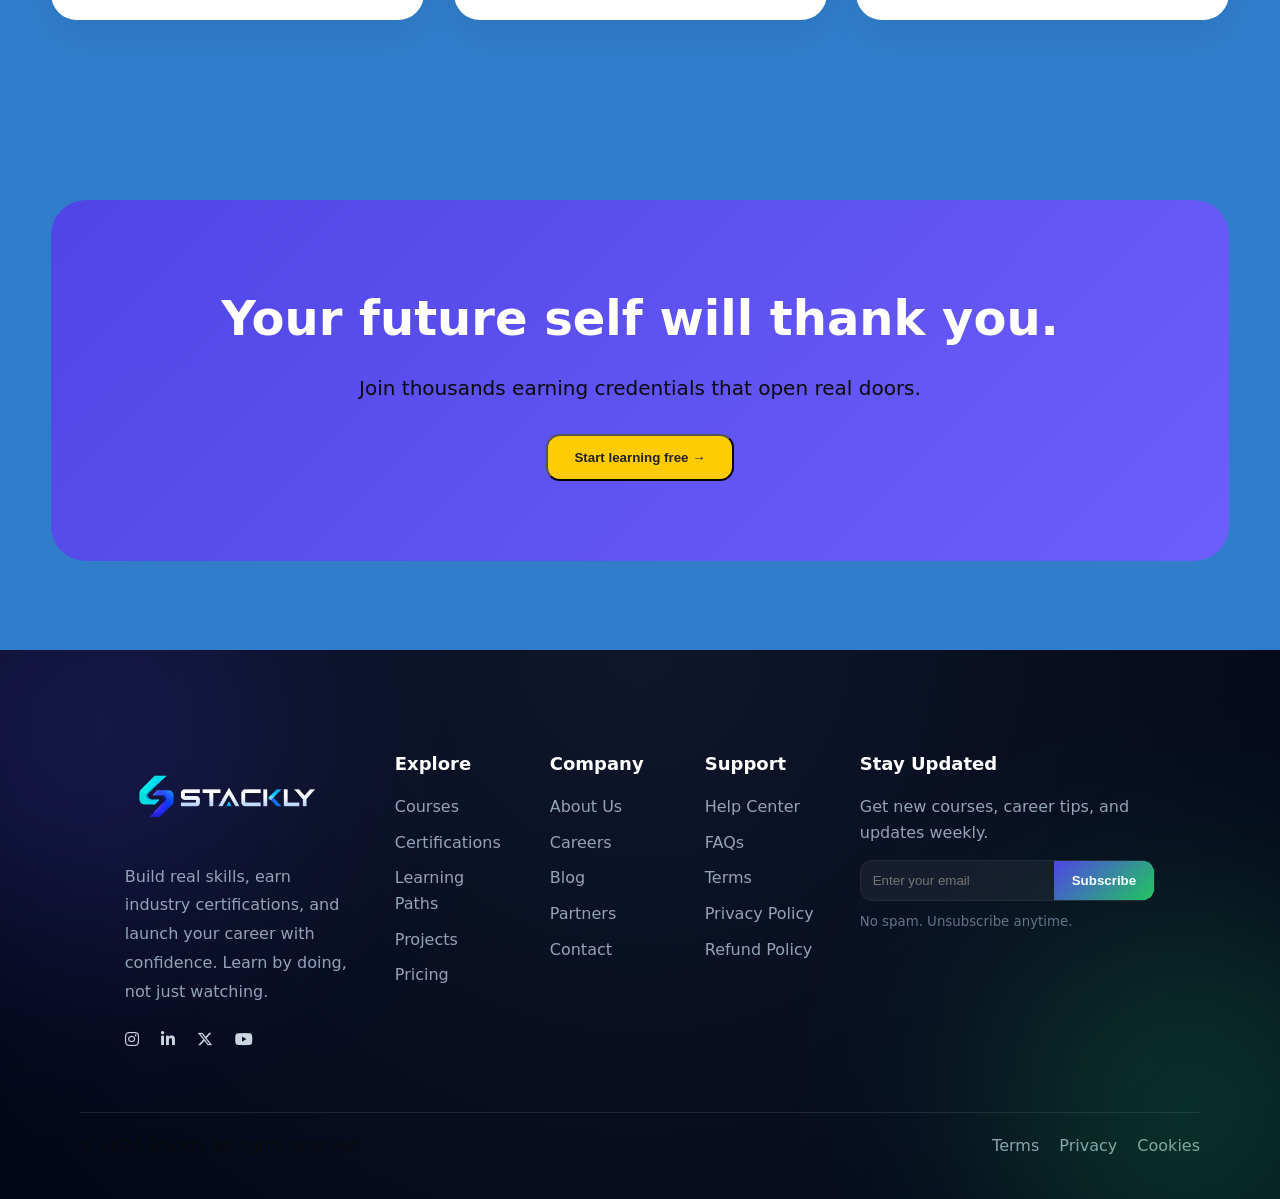
==== commit 6b5b650c: "bug-fixes1" ====
--- a/index.html
+++ b/index.html
@@ -34,7 +34,7 @@
         </a>
 
         <nav class="nav-links" id="navMenu">
-            <a href="index.html">Home</a>
+            <a href="index.html" class="active">Home</a>
             <a href="courses.html">Courses</a>
             <a href="certifications.html">Certifications</a>
             <a href="about.html">About</a>
@@ -50,11 +50,11 @@
                </button>
            </div>
 
-            <!-- <div class="nav-contact-box">
+            <div class="nav-contact-box">
                 <h3 class="contact-heading">Get in Touch</h3>
                 <div class="contact-item">
                     <span class="item-label">Phone</span>
-                    <span class="item-value">📞 +1 (555) 019-2834</span>
+                    <span class="item-value">📞 +91 9582465109</span>
                 </div>
                 <div class="contact-item">
                     <span class="item-label">Email</span>
@@ -62,9 +62,9 @@
                 </div>
                 <div class="contact-item">
                     <span class="item-label">Location</span>
-                    <span class="item-value">📍 New York, NY, USA</span>
+                    <span class="item-value">📍 salem</span>
                 </div>
-            </div> -->
+            </div>
 
         </nav>
 
@@ -104,7 +104,7 @@
         <h1 reveal-pop>Certifications <span class="swipe">that actually</span> <span class="underline">land jobs.</span></h1>
         <p class="lead reveal-right">Master in-demand skills with hands-on projects, expert mentors, and industry-recognized credentials — all in one bright, joyful place.</p>
         <div class="hero-actions reveal-up">
-          <button class="btn btn-primary" data-open-modal="signup-modal">Start free trial →</button>
+          <button class="btn btn-primary" onclick="window.location.href = 'error.html'" >Start free trial →</button>
           <a class="btn btn-yellow" href="error.html">Browse courses</a>
         </div>
         <div class="hero-stats reveal-pop">
--- a/css/home.css
+++ b/css/home.css
@@ -276,7 +276,7 @@
 }
 
 .section-head p{
-    color:#667085;
+    color:black;
     font-size:18px;
 }
 
@@ -561,7 +561,7 @@
 }
 
 .transformation .section-head p{
-    color:#9ca3af;
+    color:white;
 }
 
 /* STORY WRAPPER */
@@ -1662,7 +1662,7 @@
 
     line-height:1.7;
 
-    color:#64748b;
+    color:black;
 
     padding:0 18px 25px;
 
@@ -1799,7 +1799,7 @@
 .journey-card p{
     font-size:15.5px;
     line-height:1.7;
-    color:#64748b;
+    color:black;
     padding:0 18px 25px;
 }
 
@@ -2079,7 +2079,7 @@
 
 .feature p{
     font-size:15px;
-    color:#64748b;
+    color:black;
     line-height:1.6;
     margin-top:8px;
 }
@@ -2406,6 +2406,7 @@
         font-size:16px;
         margin:auto;
         margin-bottom:30px;
+
     }
 
     .hero-actions{
@@ -2532,4 +2533,13 @@
         overflow:hidden;
     }
 
+}
+
+/* ==================== */
+p{
+    color: rgb(11, 11, 11);
+}
+
+.simulation p{
+    color: white;
 }
--- a/css/common.css
+++ b/css/common.css
@@ -98,6 +98,21 @@
 .nav-links a.active {
     color: #0052cc;
     background: #ffffff;
+}
+
+.nav-links a.active{
+    color:#0052cc;
+    background:#fff;
+    font-weight:700;
+    box-shadow:0 6px 16px rgba(0,0,0,.12);
+}
+
+@media (max-width:900px){
+    .nav-links a.active{
+        background:#fff;
+        color:#0052cc;
+        border-left:4px solid #ffb703;
+    }
 }
 
 /* ===================================================
@@ -194,56 +209,67 @@
     }
 
     /* Half-Width Sliding Side Panel Menu Box */
-    .nav-links {
-        position: fixed;
-        top: 0;
-        right: 0;
-        left: auto;
-        width: 50vw; /* Perfect half-width coverage */
-        height: 100vh;
-        background: #0052cc; /* Pure solid blue - No opacity blur issues */
-        display: flex;
-        flex-direction: column;
-        justify-content: flex-start;
-        align-items: center;
-        gap: 14px;
-        padding: 95px 24px 40px 24px; 
-        box-sizing: border-box;
-        
-        opacity: 0;
-        visibility: hidden;
-        transform: translateX(100%);
-        transition: transform .35s cubic-bezier(0.16, 1, 0.3, 1), opacity .25s ease;
-        z-index: 1000;
-        box-shadow: -10px 0 30px rgba(0, 0, 0, 0.25);
-    }
-
-    .nav-links.show {
-        opacity: 1;
-        visibility: visible;
-        transform: translateX(0);
-    }
-
-    .nav-links a {
-        font-size: 18px;
-        width: 100%;
-        text-align: left;
-        padding: 12px 16px;
-        color: #ffffff;
-        border-bottom: 1px solid rgba(255, 255, 255, 0.1);
-        border-radius: 8px;
-        box-sizing: border-box;
-    }
-
-    .nav-links a:hover {
-        background: rgba(255, 255, 255, 0.1);
-    }
-
-    .nav-links a.active {
-        background: #ffffff;
-        color: #0052cc;
-        border-bottom-color: transparent;
-    }
+    /* Mobile Sidebar */
+.nav-links{
+    position: fixed;
+    top: 0;
+    right: 0;
+    width: 70vw;
+    max-width: 360px;
+    height: 100vh;
+
+    background: #0052cc;
+
+    display: flex;
+    flex-direction: column;
+    align-items: stretch;
+
+    padding: 90px 22px 30px;
+
+    overflow-y: auto;
+    overflow-x: hidden;
+
+    gap: 8px;
+
+    opacity: 0;
+    visibility: hidden;
+    transform: translateX(100%);
+    transition: .35s ease;
+
+    z-index: 1000;
+    box-shadow: -10px 0 35px rgba(0,0,0,.25);
+
+    scrollbar-width: thin;
+}
+
+.nav-links.show{
+    opacity: 1;
+    visibility: visible;
+    transform: translateX(0);
+}
+
+.nav-links a{
+    width:100%;
+    padding:14px 16px;
+    font-size:17px;
+    font-weight:600;
+
+    color:#fff;
+
+    border-radius:10px;
+    border-bottom:none;
+
+    transition:.25s;
+}
+
+.nav-links a:hover{
+    background:rgba(255,255,255,.12);
+}
+
+.nav-links a.active{
+    background:#fff;
+    color:#0052cc;
+}
 
     .nav-cta .btn-ghost,
     .nav-cta .btn-primary {
@@ -306,87 +332,87 @@
         order: 7;
     } */
 
-    .mobile-auth {
-    display: flex;
-    flex-direction: column;
-    gap: 12px;
-    margin-top: 20px;
-    width: 100%;
-}
-
-.mobile-btn {
-    width: 100%;
-    padding: 12px;
-    border-radius: 10px;
-    font-weight: 700;
-    cursor: pointer;
-}
-
-.mobile-btn.primary {
-    background: #fff;
-    color: #0052cc;
-    border: none;
-}
-
-.mobile-btn.ghost {
-    background: transparent;
-    border: 2px solid #fff;
-    color: #fff;
+.mobile-auth{
+    display:flex;
+    flex-direction:column;
+    gap:12px;
+    margin:25px 0;
+    width:100%;
+}
+
+.mobile-btn{
+    width:100%;
+    padding:14px;
+    border-radius:12px;
+    font-size:15px;
+    font-weight:700;
+}
+
+.mobile-btn.primary{
+    background:#fff;
+    color:#0052cc;
+    border:none;
+}
+
+.mobile-btn.ghost{
+    background:transparent;
+    border:2px solid #fff;
+    color:#fff;
 }
 
     /* ===================================================
        9. RESPONSIVE CONTACT PANEL & HEADING LAYOUT
        =================================================== */
-    .nav-contact-box {
-        display: flex;
-        flex-direction: column;
-        width: 100%;
-        gap: 12px;
-        margin-top: auto; /* Clean layout rule snaps contact information to extreme menu bottom */
-        padding-top: 20px;
-        border-top: 1px solid rgba(255, 255, 255, 0.15);
-        box-sizing: border-box;
-        order: 9; 
-    }
-
-    .contact-heading {
-        margin: 0 0 4px 0;
-        font-size: 14px;
-        text-transform: uppercase;
-        letter-spacing: 0.05em;
-        color: rgba(255, 255, 255, 0.6);
-        font-weight: 700;
-        padding-left: 8px;
-    }
-
-    .contact-item {
-        display: flex;
-        flex-direction: column;
-        gap: 2px;
-        padding-left: 8px;
-    }
-
-    .item-label {
-        font-size: 11px;
-        font-weight: 600;
-        color: rgba(255, 255, 255, 0.45);
-        text-transform: uppercase;
-    }
-
-    .item-value {
-        color: #ffffff;
-        font-size: 14px;
-        font-weight: 500;
-    }
+    .nav-contact-box{
+    display:flex;
+    flex-direction:column;
+    gap:14px;
+
+    margin-top:25px;
+    padding-top:22px;
+
+    border-top:1px solid rgba(255,255,255,.18);
+}
+
+.contact-heading{
+    font-size:15px;
+    font-weight:700;
+    color:#fff;
+    margin:0 0 8px;
+}
+
+.contact-item{
+    display:flex;
+    flex-direction:column;
+    gap:4px;
+}
+
+.item-label{
+    font-size:12px;
+    font-weight:700;
+    color:#bcd6ff;
+    text-transform:uppercase;
+    letter-spacing:.5px;
+}
+
+.item-value{
+    font-size:15px;
+    color:#fff;
+    line-height:1.5;
+    word-break:break-word;
+}
 }
 
 /* ===================================================
    10. MOBILE PHONE SIZING POLISH CHANGES
    =================================================== */
-@media (max-width: 600px) {
-    .nav-links {
-        width: 65vw; /* Width optimized for narrow mobile formats */
-    }
+@media (max-width:600px){
+
+    .nav-links{
+        width:85vw;
+        padding:85px 18px 25px;
+    }
+
 }
 
 @media (max-width: 500px) {
@@ -403,6 +429,14 @@
     }
 }
 
+
+
+
+body.no-scroll{
+    overflow: hidden;
+    height: 100vh;
+    touch-action: none;
+}
 
 /* =================================== FOOTER =================================*/
 
@@ -772,4 +806,9 @@
 
 .reveal-pop{
     transition-delay:calc(var(--delay,0) * .12s);
-}+}
+
+i{
+    margin-right: 10px;
+}
+
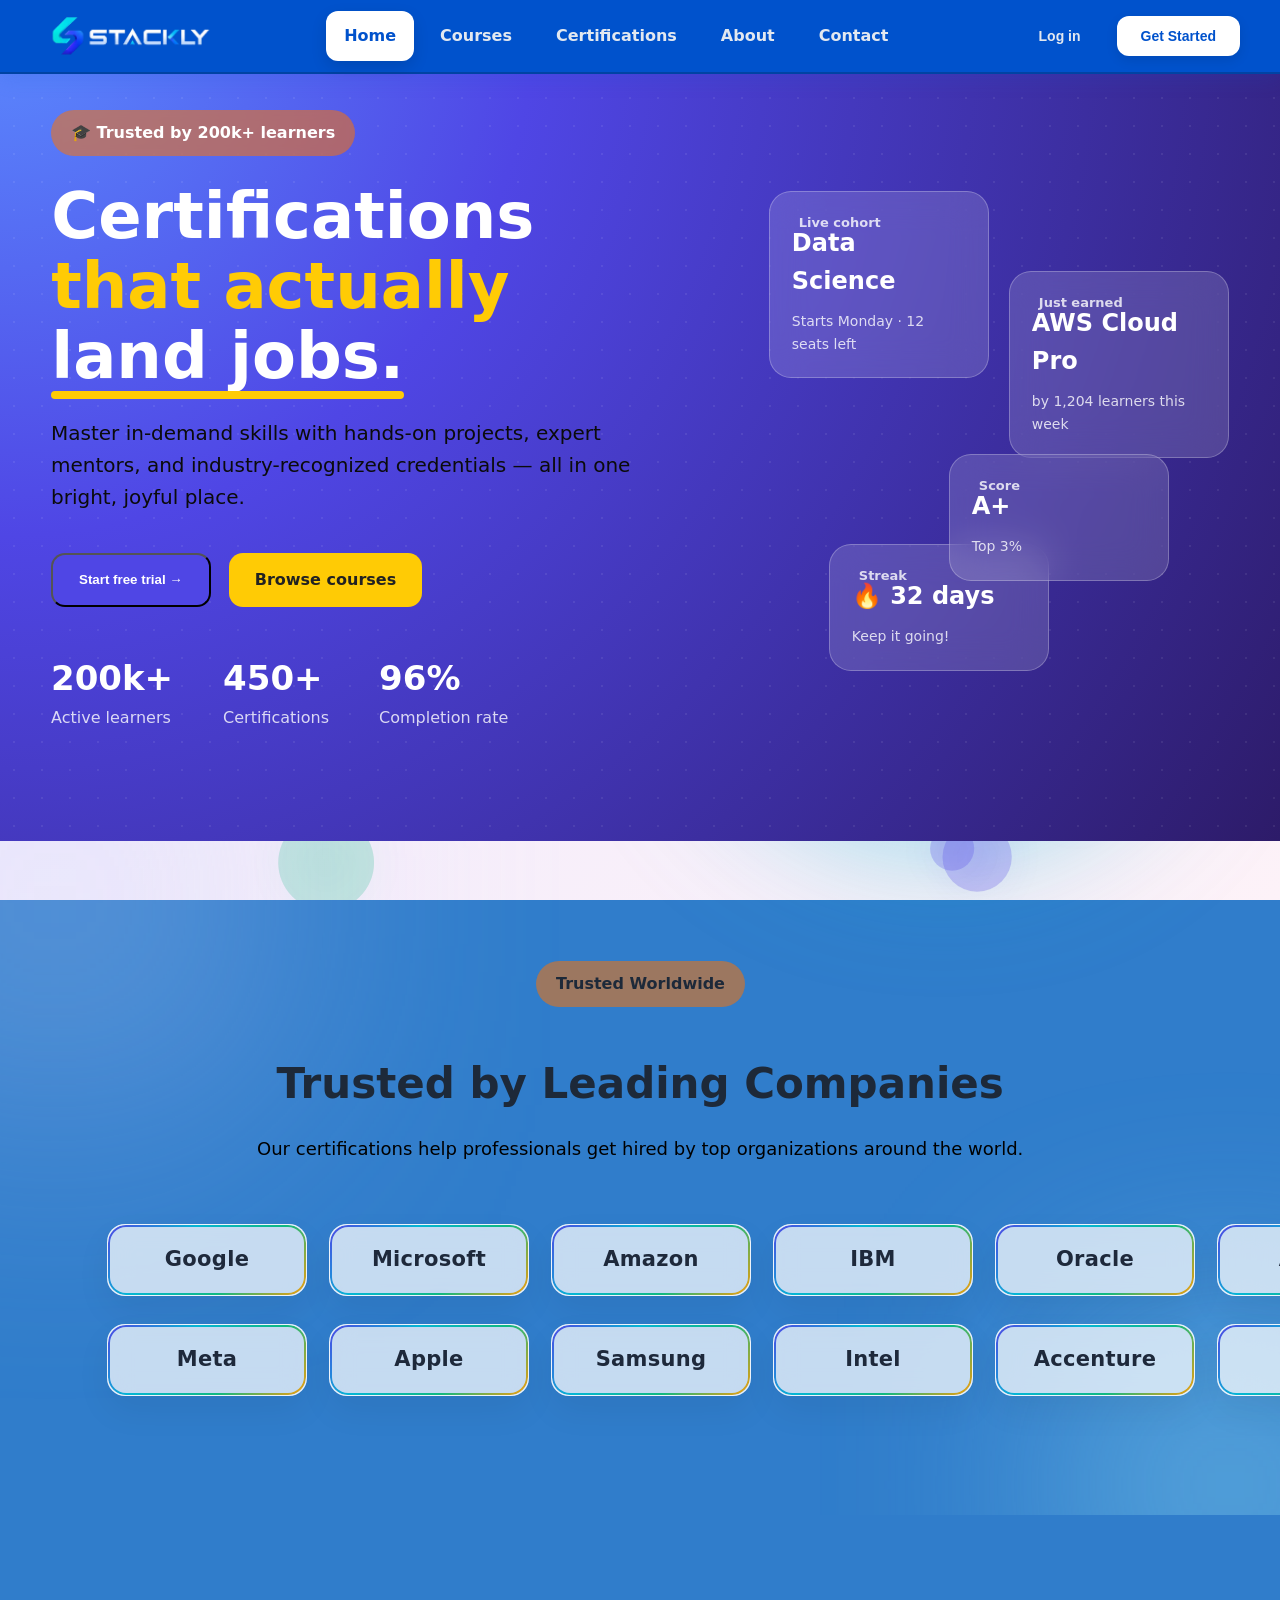
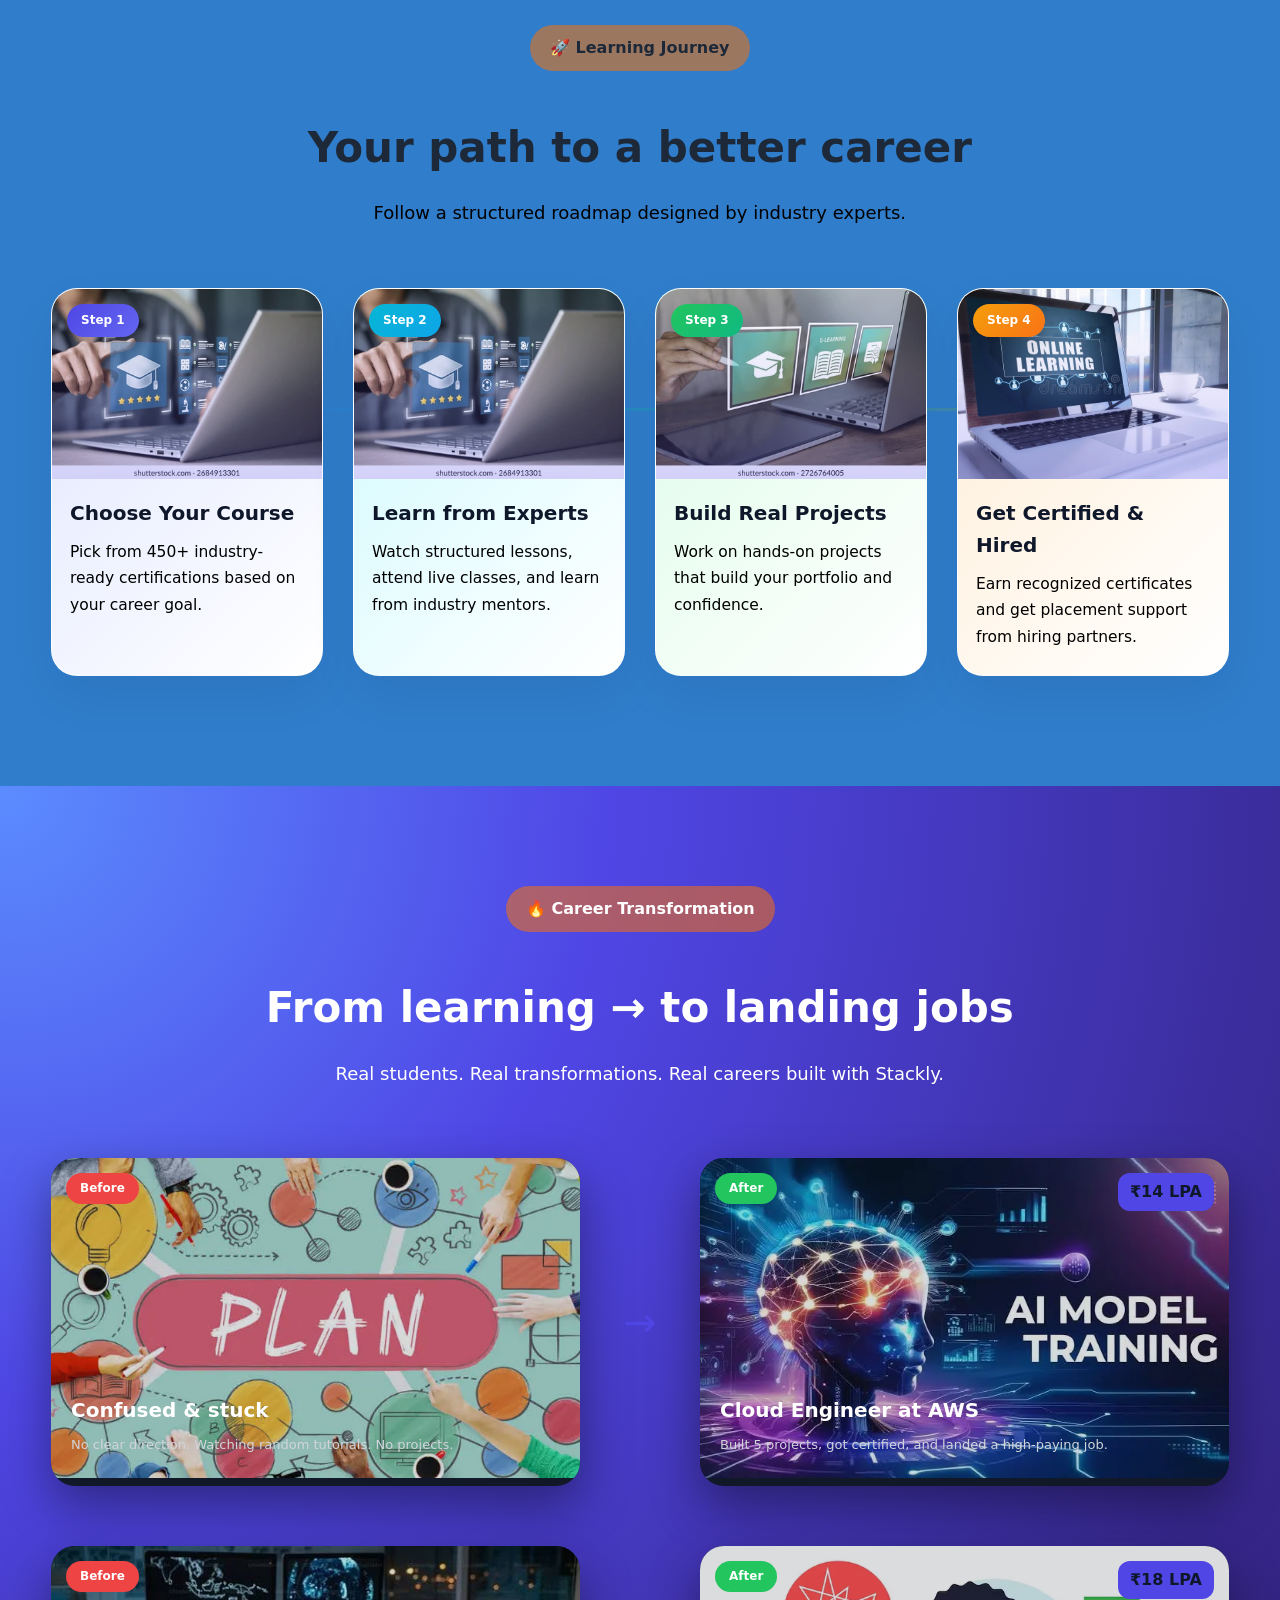
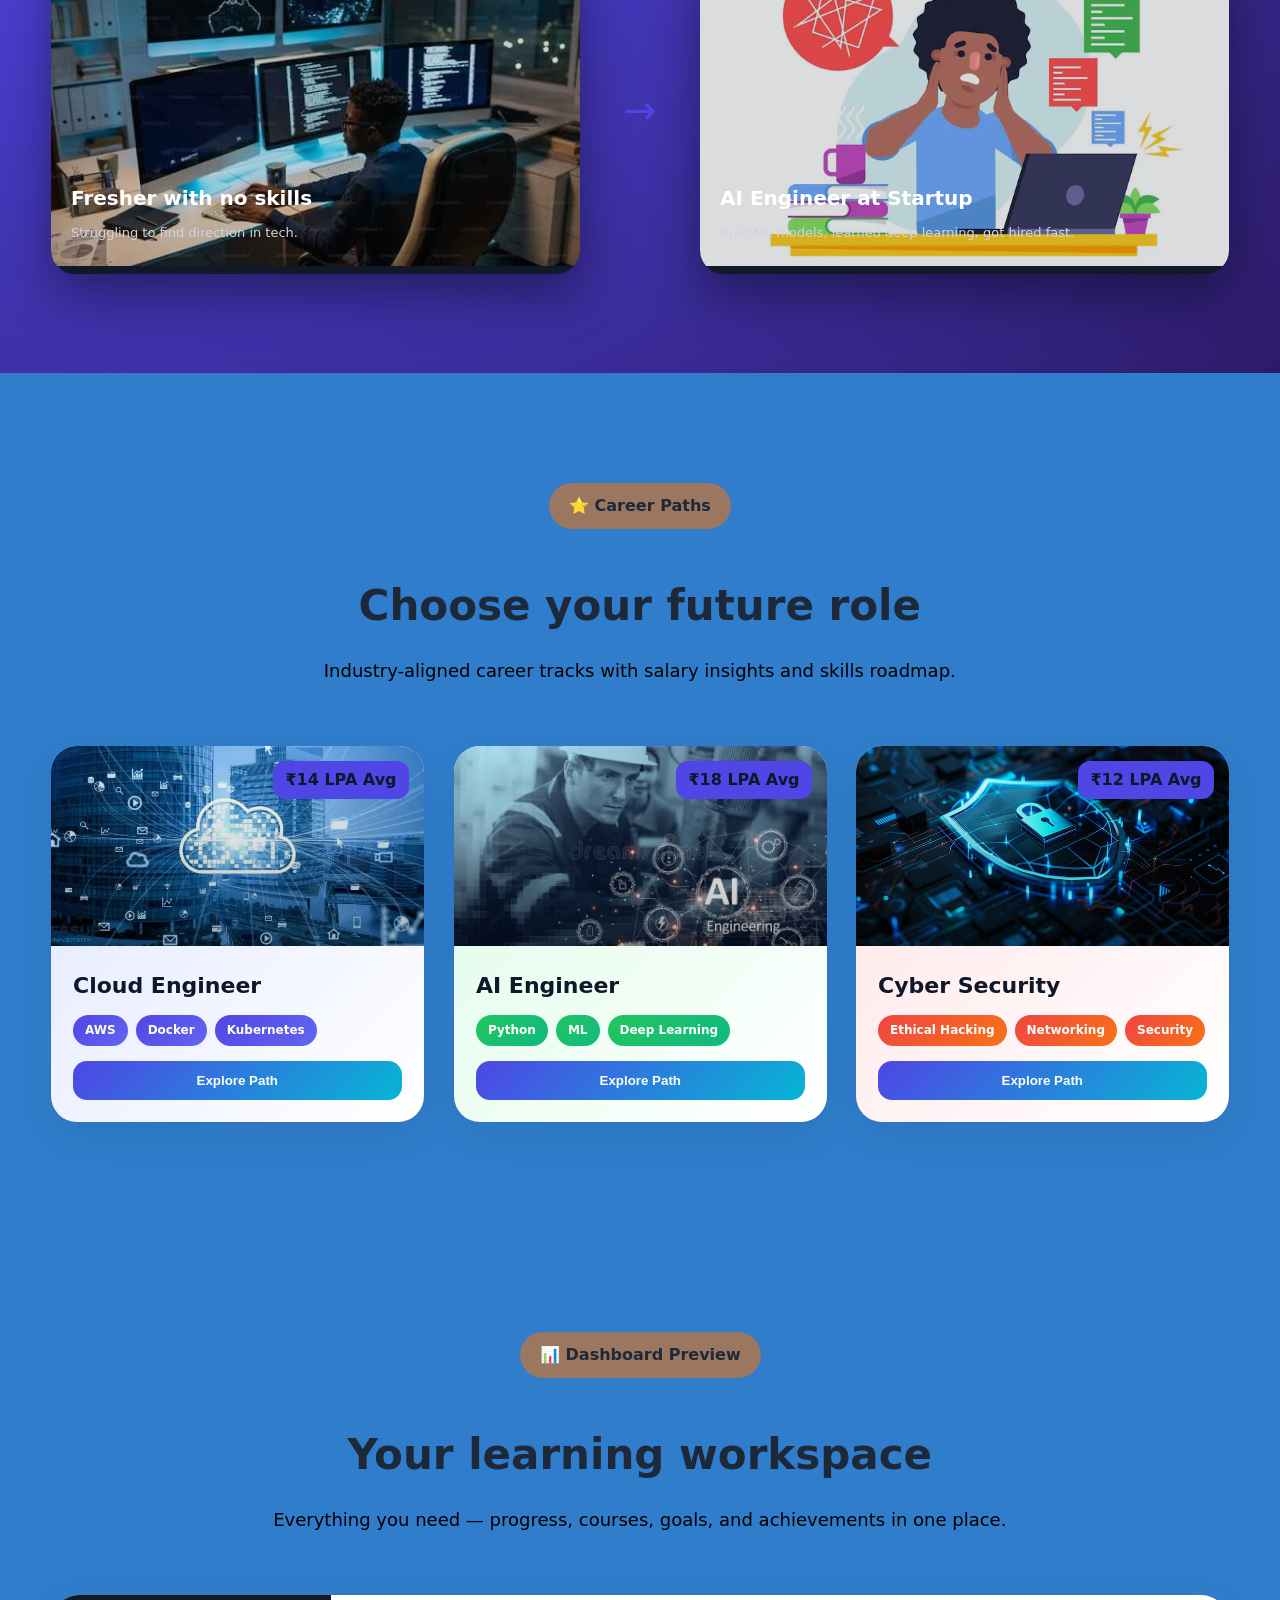
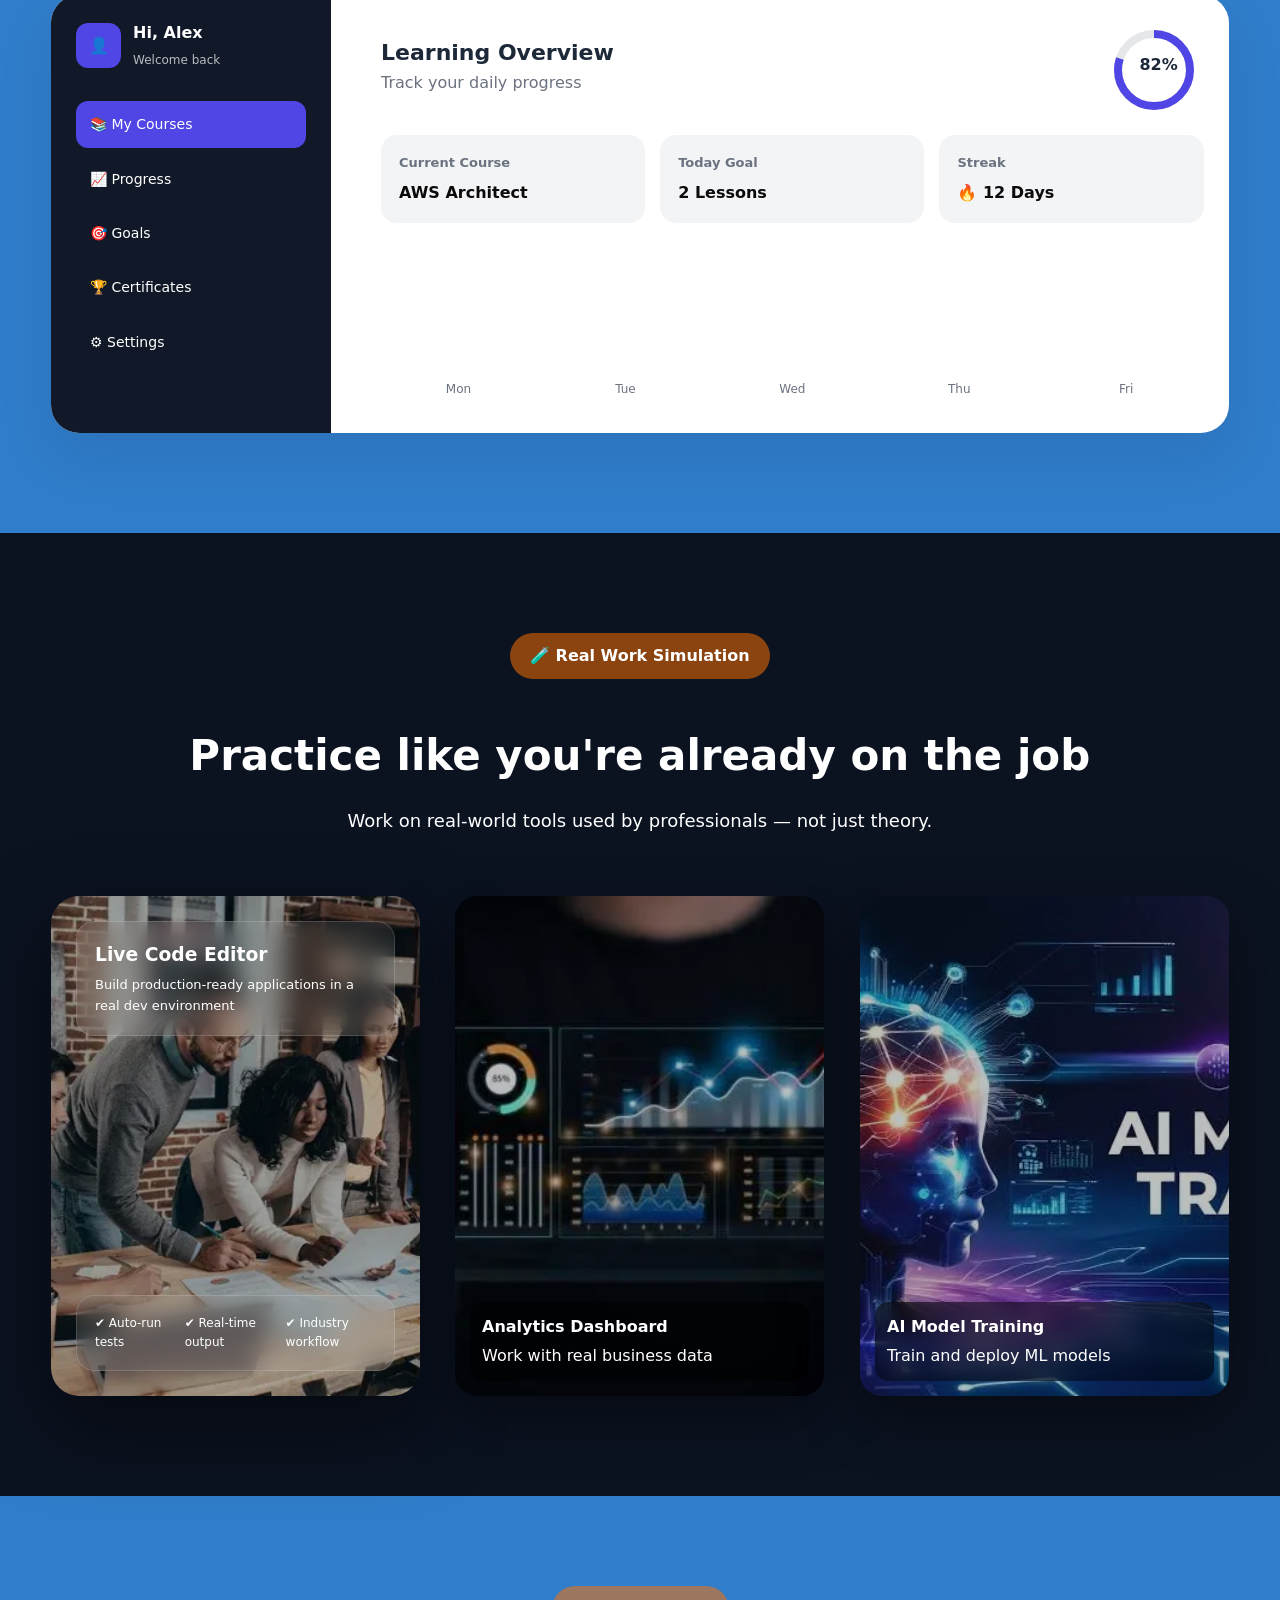
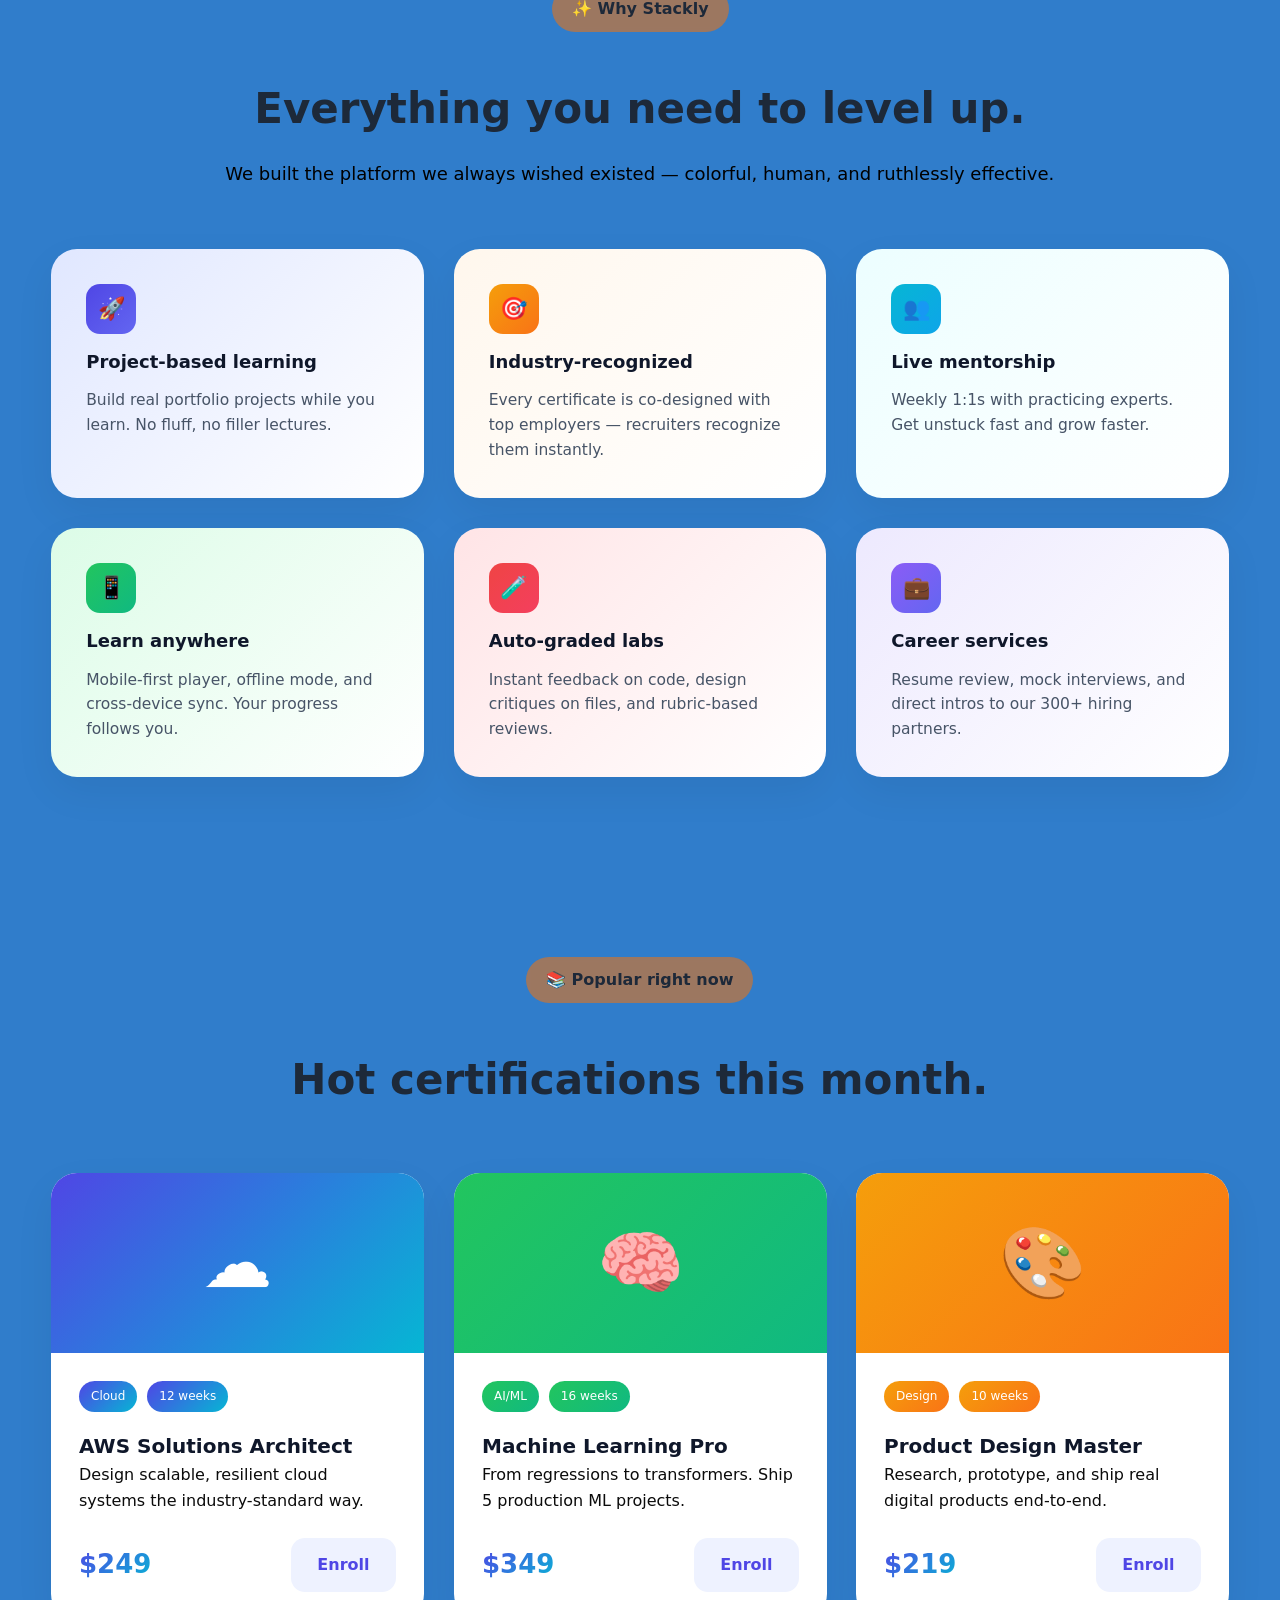
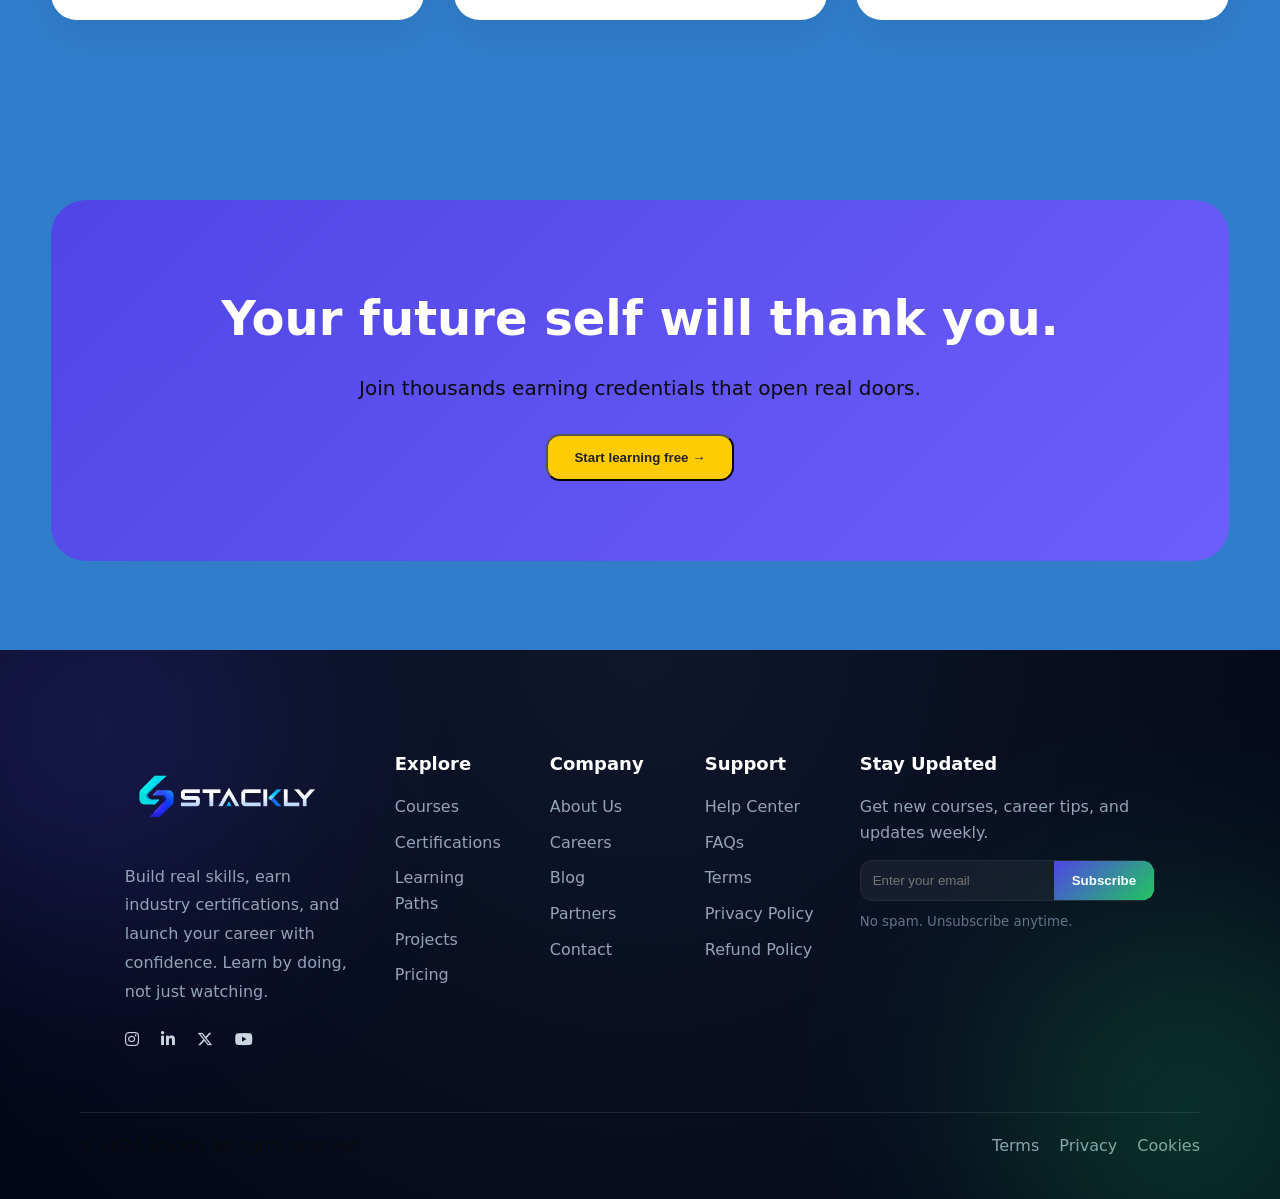
==== commit 1ba35cc4: "." ====
--- a/index.html
+++ b/index.html
@@ -541,7 +541,7 @@
           <div class="glass-panel bottom">
             <span>✔ Auto-run tests</span>
             <span>✔ Real-time output</span>
-            <span>✔ Industry workflows</span>
+            <span>✔ Industry workflow</span>
           </div>
 
         </div>
--- a/css/home.css
+++ b/css/home.css
@@ -1134,8 +1134,8 @@
 /* GRID */
 .sim-grid{
     display:grid;
-    grid-template-columns:2fr 1fr 1fr;
-    gap:25px;
+    grid-template-columns:1.5fr 1.5fr 1.5fr;
+    gap:35px;
     margin-top:60px;
 }
 
